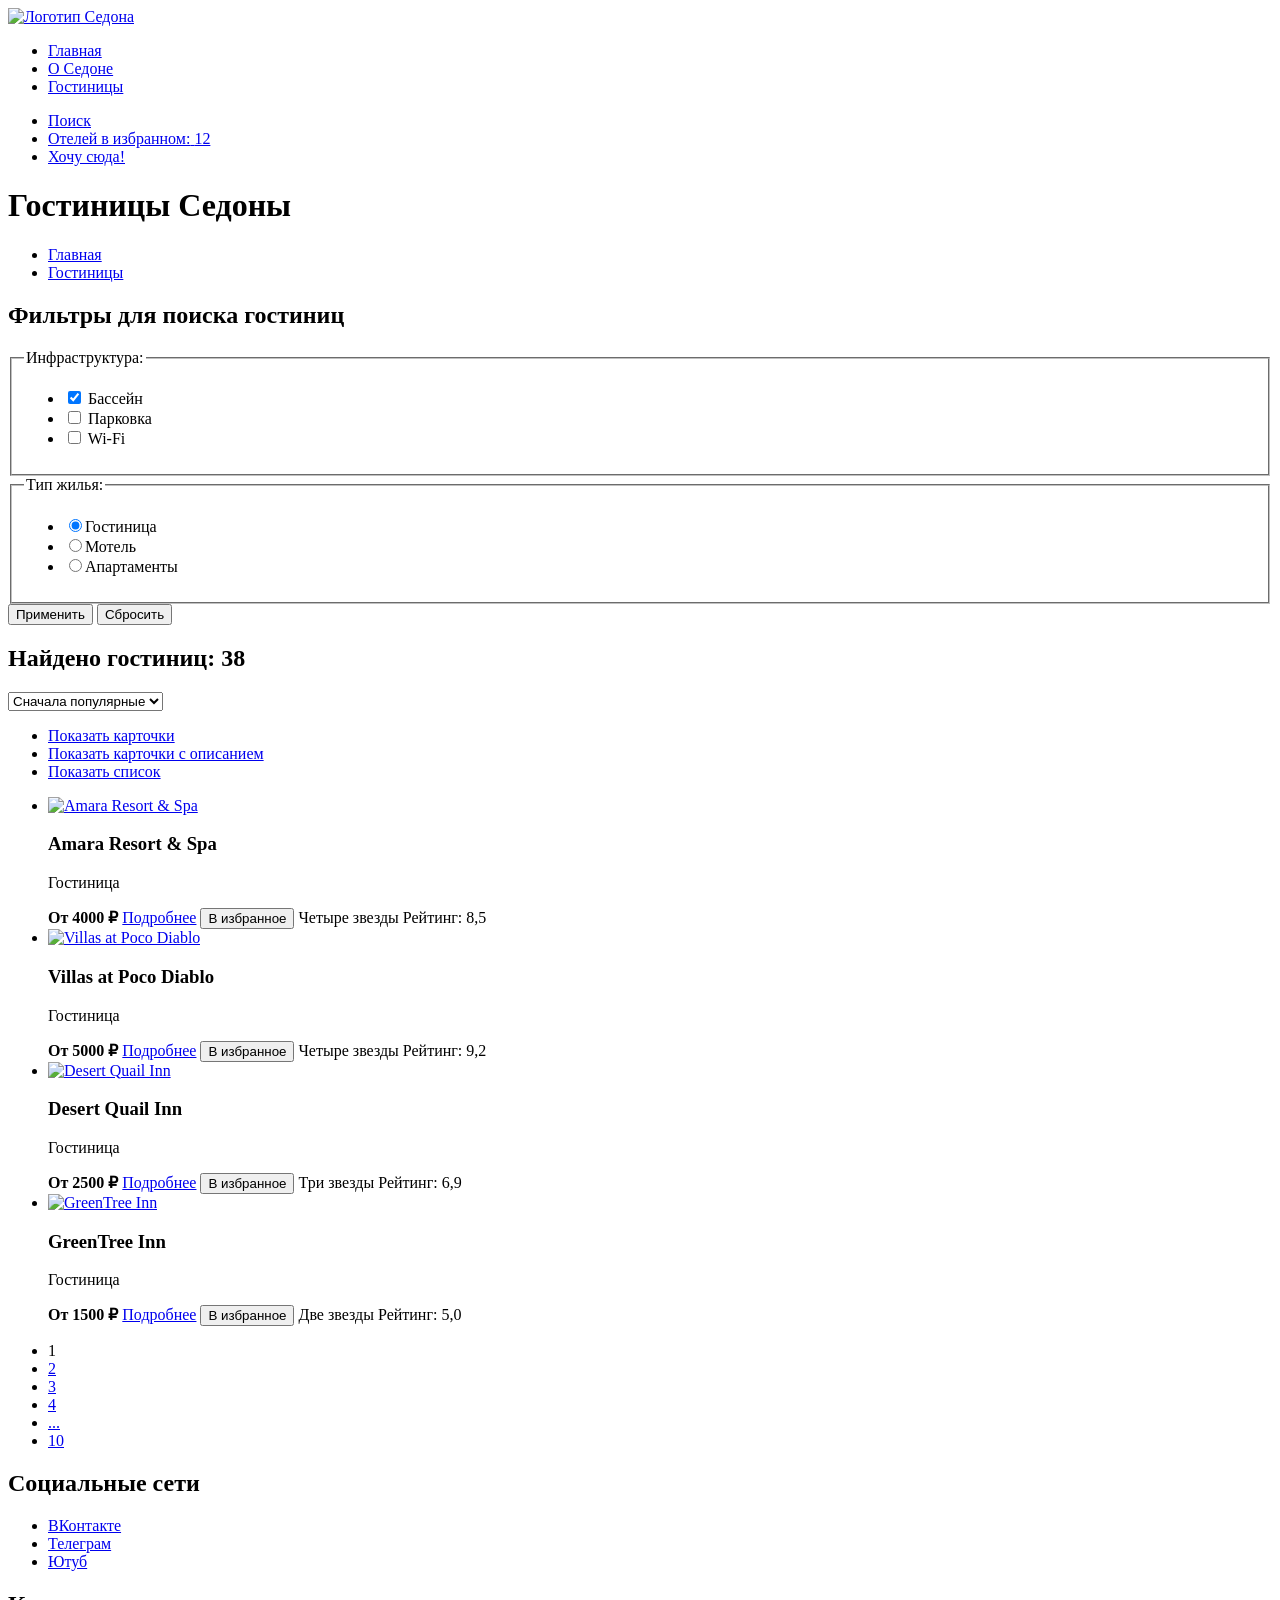
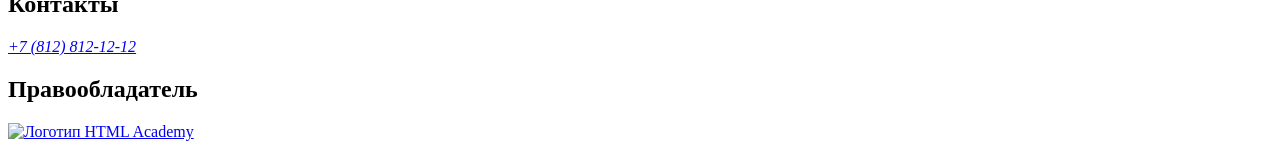
==== catalog.html @ 07de3632 "Исправляет недочеты в разметке Задание: 2.45. Разметка всех страниц" ====
<!DOCTYPE html>
<html lang="ru">

  <head>
    <meta charset="utf-8">
    <title>Седона - городок в Аризоне</title>
  </head>

  <body>

    <header class="main-header">
      <a class="header-logo-link" href="index.html" aria-current="page">
        <img class="logo" src="#" alt="Логотип Седона">
      </a>

      <nav class="navigation">
        <ul class="navigation-list">
          <li class="navigation-item">
            <a class="navigation-link navigation-link-current" href="index.html" aria-current="page">Главная</a>
          </li>
          <li class="navigation-item">
            <a class="navigation-link" href="#">О Седоне</a>
          </li>
          <li class="navigation-item">
            <a class="navigation-link" href="catalog.html">Гостиницы</a>
          </li>
        </ul>
        <ul class="navigation-list navigation-user">
          <li class="navigation-item">
            <a class="navigation-link" href="#">
              <span class="visually-hidden">
                Поиск
              </span>
            </a>
          </li>
          <li class="navigation-item">
            <a class="navigation-link" href="#">
              <span class="visually-hidden">Отелей в избранном:</span>
              <span class="count">12</span>
            </a>
          </li>
          <li class="navigation-item">
            <a class="navigation-link" href="#">Хочу сюда!</a>
          </li>
        </ul>
      </nav>
    </header>

    <main class="main-inner">
      <header class="inner-header">
        <h1 class="inner-header-title">Гостиницы Седоны</h1>
        <ul class="breadcrumbs">
          <li class="breadcrumbs-item">
            <a class="breadcrumbs-link" href="index.html">
              <span class="visually-hidden">Главная</span>
            </a>
          </li>
          <li class="breadcrumbs-item">
            <a class="breadcrumbs-link" href="#" aria-current="page">Гостиницы</a>
          </li>
        </ul>
      </header>

      <section class="sorting-hotels">
        <h2 class="visually-hidden">Фильтры для поиска гостиниц</h2>
        <form class="sorting-filter" action="https://echo.htmlacademy.ru/" method="get">
          <fieldset class="sorting-filter-group">
            <legend class="sorting-filter-title">Инфраструктура:</legend>
            <ul class="sorting-filter-list">
              <li class="sorting-filter-item">
                <label class="control">
                  <input class="control-input" type="checkbox" name="swimming-pool" checked>
                  Бассейн
                </label>
              </li>
              <li class="sorting-filter-item">
                <label class="control">
                  <input class="control-input" type="checkbox" name="parking-space">
                  Парковка
                </label>
              </li>
              <li class="sorting-filter-item">
                <label class="control">
                  <input class="control-input" type="checkbox" name="wi-fi">
                  Wi-Fi
                </label>
              </li>
            </ul>
          </fieldset>

          <fieldset class="sorting-filter-group">
            <legend class="sorting-filter-title">Тип жилья:</legend>
            <ul class="sorting-filter-list">
              <li class="sorting-filter-item">
                <label class="control">
                  <input class="control-input" type="radio" name="type-of-housing" value="hotel" checked>Гостиница
                </label>
              </li>
              <li class="sorting-filter-item">
                <label class="control">
                  <input class="control-input" type="radio" name="type-of-housing" value="motel">Мотель
                </label>
              </li>
              <li class="sorting-filter-item">
                <label class="control">
                  <input class="control-input" type="radio" name="type-of-housing" value="apartment">Апартаменты
                </label>
              </li>
            </ul>
          </fieldset>

          <button class="button" type="submit">Применить</button>
          <button class="button button-reset" type="reset">Сбросить</button>
        </form>
      </section>

      <section class="catalog">
        <h2 class="sorting-title">Найдено гостиниц: 38</h2>
        <select class="select-control" aria-label="Сортировка">
          <option value="popular">Сначала популярные</option>
          <option value="cheap">Сначала дешевые</option>
          <option value="expensive">Сначала дорогие</option>
        </select>

        <ul class="sort">
          <li class="sort-item">
            <a class="sort-link" href="catalog.html?view=tile">
              <span class="visually-hidden">Показать карточки</span>
            </a>
          </li>
          <li class="sort-item">
            <a class="sort-link" href="catalog.html?view=card">
              <span class="visually-hidden">Показать карточки с описанием</span>
            </a>
          </li>
          <li class="sort-item">
            <a class="sort-link" href="catalog.html?view=list">
              <span class="visually-hidden">Показать список</span>
            </a>
          </li>
        </ul>

        <ul class="catalog-list">
          <li class="catalog-card">
            <a class="catalog-card-link" href="#">
              <img class="catalog-card-image" src="#" alt="Amara Resort & Spa">
            </a>
            <h3 class="catalog-card-title">Amara Resort & Spa</h3>
            <p class="catalog-card-type">Гостиница</p>
            <b class="catalog-card-price">От 4000 ₽</b>
            <a class="catalog-card-button button" href="#">Подробнее</a>
            <button class="favorites" type="button">В избранное</button>
            <span class="visually-hidden">Четыре звезды</span>
            <span class="catalog-card-rating">Рейтинг: 8,5</span>
          </li>

          <li class="catalog-card">
            <a class="catalog-card-link" href="#">
              <img class="catalog-card-image" src="#" alt="Villas at Poco Diablo">
            </a>
            <h3 class="catalog-card-title">Villas at Poco Diablo</h3>
            <p class="catalog-card-type">Гостиница</p>
            <b class="catalog-card-price">От 5000 ₽</b>
            <a class="catalog-card-button button" href="#">Подробнее</a>
            <button class="favorites" type="button">В избранное</button>
            <span class="visually-hidden">Четыре звезды</span>
            <span class="catalog-card-rating">Рейтинг: 9,2</span>
          </li>

          <li class="catalog-card">
            <a class="catalog-card-link" href="#">
              <img class="catalog-card-image" src="#" alt="Desert Quail Inn">
            </a>
            <h3 class="catalog-card-title">Desert Quail Inn</h3>
            <p class="catalog-card-type">Гостиница</p>
            <b class="catalog-card-price">От 2500 ₽</b>
            <a class="catalog-card-button button" href="#">Подробнее</a>
            <button class="favorites" type="button">В избранное</button>
            <span class="visually-hidden">Три звезды</span>
            <span class="catalog-card-rating">Рейтинг: 6,9</span>
          </li>

          <li class="catalog-card">
            <a class="catalog-card-link" href="#">
              <img class="catalog-card-image" src="#" alt="GreenTree Inn">
            </a>
            <h3 class="catalog-card-title">GreenTree Inn</h3>
            <p class="catalog-card-type">Гостиница</p>
            <b class="catalog-card-price">От 1500 ₽</b>
            <a class="catalog-card-button button" href="#">Подробнее</a>
            <button class="favorites" type="button">В избранное</button>
            <span class="visually-hidden">Две звезды</span>
            <span class="catalog-card-rating">Рейтинг: 5,0</span>
          </li>
        </ul>

        <ul class="pagination">
          <li class="pagination-item">
            <a class="pagination-link pagination-current" aria-current="page">1</a>
          </li>
          <li class="pagination-item">
            <a class="pagination-link" href="#">2</a>
          </li>
          <li class="pagination-item">
            <a class="pagination-link" href="#">3</a>
          </li>
          <li class="pagination-item">
            <a class="pagination-link" href="#">4</a>
          </li>
          <li class="pagination-item">
            <a class="pagination-link" href="#">...</a>
          </li>
          <li class="pagination-item">
            <a class="pagination-link" href="#">10</a>
          </li>
        </ul>

      </section>

    </main>

    <footer class="main-footer">
      <section class="footer-social">
        <h2 class="visually-hidden">Социальные сети</h2>
        <ul class="social-list">
          <li class="social-item">
            <a class="social-item-button" href="#">
              <span class="visually-hidden">ВКонтакте</span>
            </a>
          </li>
          <li class="social-item">
            <a class="social-item-button" href="#">
              <span class="visually-hidden">Телеграм</span>
            </a>
          </li>
          <li class="social-item">
            <a class="social-item-button" href="#">
              <span class="visually-hidden">Ютуб</span>
            </a>
          </li>
        </ul>
      </section>

      <section class="footer-contacts">
        <h2 class="visually-hidden">Контакты</h2>
        <address class="contacts-address">
          <a class="contacts-phone" href="tel:+78128121212">+7 (812) 812-12-12</a>
        </address>
      </section>

      <section class="footer-copyright">
        <h2 class="visually-hidden">Правообладатель</h2>
        <a class="footer-copyright-image" href="#">
          <img class="footer-copyright-logo" src="#" alt="Логотип HTML Academy">
        </a>
      </section>
    </footer>

  </body>

</html>
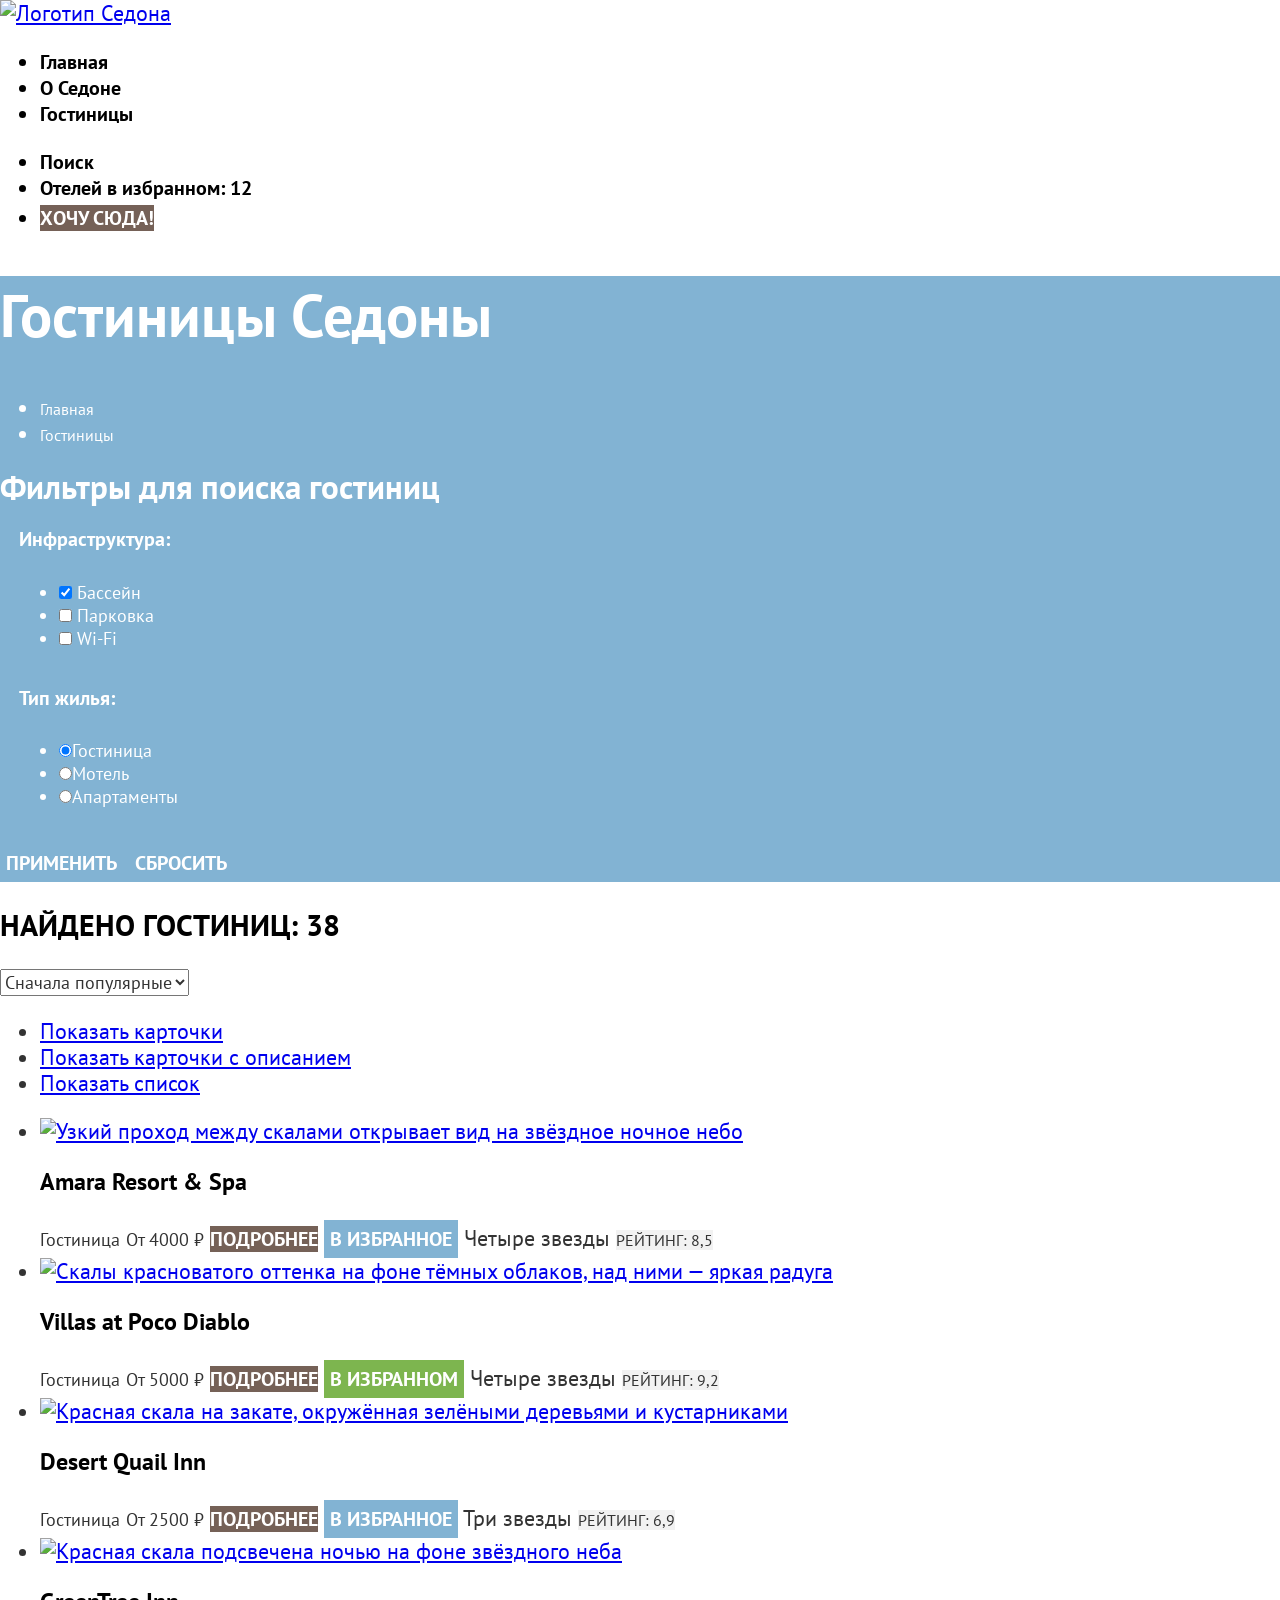
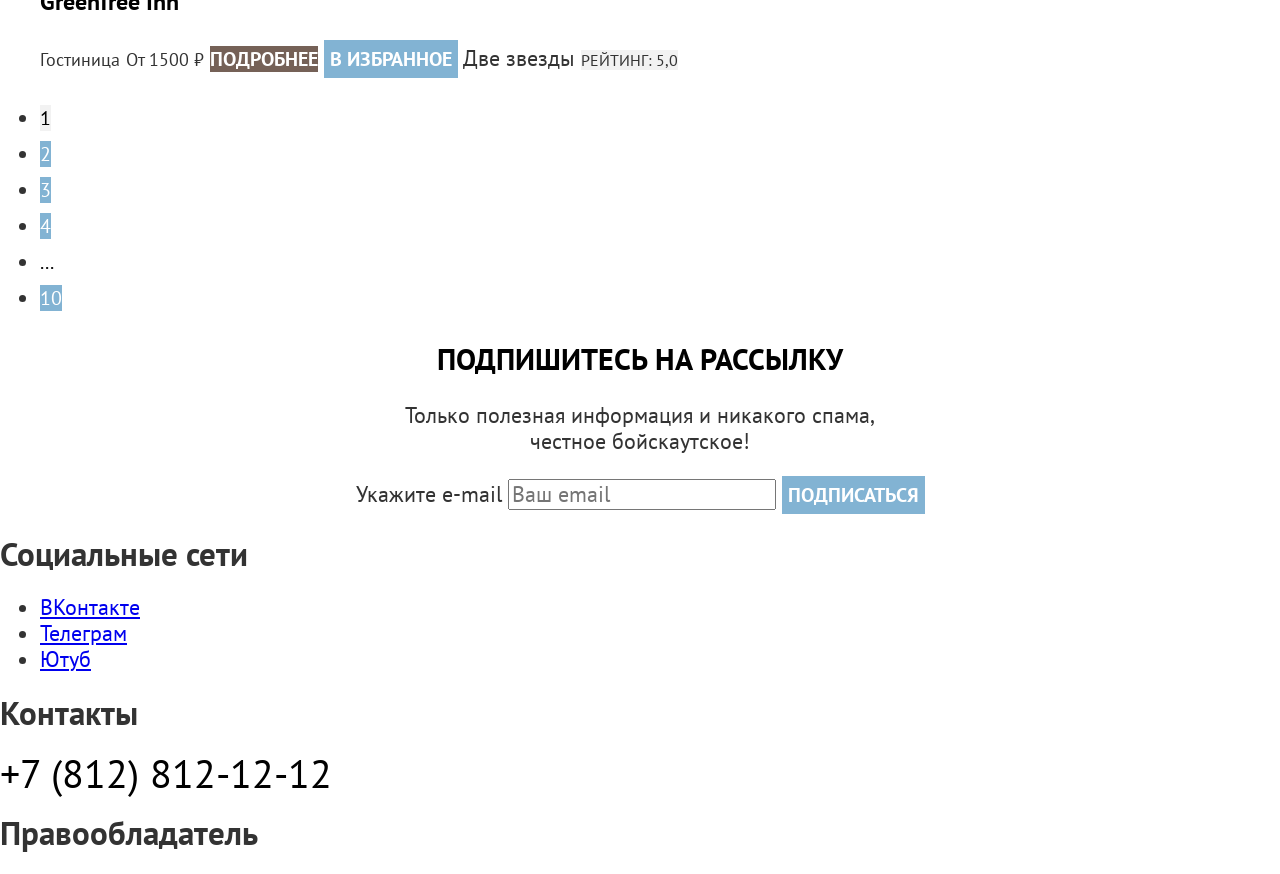
==== commit 52dfd821: "Добавляет базовую стилизацию 4.22. Базовая стилизация всех страниц" ====
--- a/catalog.html
+++ b/catalog.html
@@ -3,14 +3,16 @@
 
   <head>
     <meta charset="utf-8">
-    <title>Седона - городок в Аризоне</title>
+    <title>Гостиницы</title>
+    <link rel="stylesheet" href="styles/normalize.css">
+    <link rel="stylesheet" href="styles/styles.css">
   </head>
 
   <body>
 
     <header class="main-header">
       <a class="header-logo-link" href="index.html" aria-current="page">
-        <img class="logo" src="#" alt="Логотип Седона">
+        <img class="logo" src="images/logo-sedona.svg" width="140" height="70" alt="Логотип Седона">
       </a>
 
       <nav class="navigation">
@@ -40,79 +42,81 @@
             </a>
           </li>
           <li class="navigation-item">
-            <a class="navigation-link" href="#">Хочу сюда!</a>
+            <a class="navigation-link button" href="#">Хочу сюда!</a>
           </li>
         </ul>
       </nav>
     </header>
 
     <main class="main-inner">
-      <header class="inner-header">
-        <h1 class="inner-header-title">Гостиницы Седоны</h1>
-        <ul class="breadcrumbs">
-          <li class="breadcrumbs-item">
-            <a class="breadcrumbs-link" href="index.html">
-              <span class="visually-hidden">Главная</span>
-            </a>
-          </li>
-          <li class="breadcrumbs-item">
-            <a class="breadcrumbs-link" href="#" aria-current="page">Гостиницы</a>
-          </li>
-        </ul>
-      </header>
-
-      <section class="sorting-hotels">
-        <h2 class="visually-hidden">Фильтры для поиска гостиниц</h2>
-        <form class="sorting-filter" action="https://echo.htmlacademy.ru/" method="get">
-          <fieldset class="sorting-filter-group">
-            <legend class="sorting-filter-title">Инфраструктура:</legend>
-            <ul class="sorting-filter-list">
-              <li class="sorting-filter-item">
-                <label class="control">
-                  <input class="control-input" type="checkbox" name="swimming-pool" checked>
-                  Бассейн
-                </label>
-              </li>
-              <li class="sorting-filter-item">
-                <label class="control">
-                  <input class="control-input" type="checkbox" name="parking-space">
-                  Парковка
-                </label>
-              </li>
-              <li class="sorting-filter-item">
-                <label class="control">
-                  <input class="control-input" type="checkbox" name="wi-fi">
-                  Wi-Fi
-                </label>
-              </li>
-            </ul>
-          </fieldset>
-
-          <fieldset class="sorting-filter-group">
-            <legend class="sorting-filter-title">Тип жилья:</legend>
-            <ul class="sorting-filter-list">
-              <li class="sorting-filter-item">
-                <label class="control">
-                  <input class="control-input" type="radio" name="type-of-housing" value="hotel" checked>Гостиница
-                </label>
-              </li>
-              <li class="sorting-filter-item">
-                <label class="control">
-                  <input class="control-input" type="radio" name="type-of-housing" value="motel">Мотель
-                </label>
-              </li>
-              <li class="sorting-filter-item">
-                <label class="control">
-                  <input class="control-input" type="radio" name="type-of-housing" value="apartment">Апартаменты
-                </label>
-              </li>
-            </ul>
-          </fieldset>
-
-          <button class="button" type="submit">Применить</button>
-          <button class="button button-reset" type="reset">Сбросить</button>
-        </form>
-      </section>
+      <div class="filter-container">
+        <header class="inner-header">
+          <h1 class="inner-header-title">Гостиницы Седоны</h1>
+          <ul class="breadcrumbs">
+            <li class="breadcrumbs-item">
+              <a class="breadcrumbs-link" href="index.html">
+                <span class="visually-hidden">Главная</span>
+              </a>
+            </li>
+            <li class="breadcrumbs-item">
+              <a class="breadcrumbs-link" href="#" aria-current="page">Гостиницы</a>
+            </li>
+          </ul>
+        </header>
+
+        <section class="sorting-hotels">
+          <h2 class="visually-hidden">Фильтры для поиска гостиниц</h2>
+          <form class="sorting-filter" action="https://echo.htmlacademy.ru/" method="get">
+            <fieldset class="sorting-filter-group">
+              <legend class="sorting-filter-title">Инфраструктура:</legend>
+              <ul class="sorting-filter-list">
+                <li class="sorting-filter-item">
+                  <label class="control">
+                    <input class="control-input" type="checkbox" name="swimming-pool" checked>
+                    Бассейн
+                  </label>
+                </li>
+                <li class="sorting-filter-item">
+                  <label class="control">
+                    <input class="control-input" type="checkbox" name="parking-space">
+                    Парковка
+                  </label>
+                </li>
+                <li class="sorting-filter-item">
+                  <label class="control">
+                    <input class="control-input" type="checkbox" name="wi-fi">
+                    Wi-Fi
+                  </label>
+                </li>
+              </ul>
+            </fieldset>
+
+            <fieldset class="sorting-filter-group">
+              <legend class="sorting-filter-title">Тип жилья:</legend>
+              <ul class="sorting-filter-list">
+                <li class="sorting-filter-item">
+                  <label class="control">
+                    <input class="control-input" type="radio" name="type-of-housing" value="hotel" checked>Гостиница
+                  </label>
+                </li>
+                <li class="sorting-filter-item">
+                  <label class="control">
+                    <input class="control-input" type="radio" name="type-of-housing" value="motel">Мотель
+                  </label>
+                </li>
+                <li class="sorting-filter-item">
+                  <label class="control">
+                    <input class="control-input" type="radio" name="type-of-housing" value="apartment">Апартаменты
+                  </label>
+                </li>
+              </ul>
+            </fieldset>
+
+            <button class="button button-additional" type="submit">Применить</button>
+            <button class="button button-reset" type="reset">Сбросить</button>
+          </form>
+        </section>
+      </div>
 
       <section class="catalog">
         <h2 class="sorting-title">Найдено гостиниц: 38</h2>
@@ -143,52 +147,56 @@
         <ul class="catalog-list">
           <li class="catalog-card">
             <a class="catalog-card-link" href="#">
-              <img class="catalog-card-image" src="#" alt="Amara Resort & Spa">
+              <img class="catalog-card-image" src="images/hotels/hotel-1.jpg" width="300" height="212"
+                alt="Узкий проход между скалами открывает вид на звёздное ночное небо">
             </a>
             <h3 class="catalog-card-title">Amara Resort & Spa</h3>
-            <p class="catalog-card-type">Гостиница</p>
-            <b class="catalog-card-price">От 4000 ₽</b>
-            <a class="catalog-card-button button" href="#">Подробнее</a>
-            <button class="favorites" type="button">В избранное</button>
+            <span class="catalog-card-type">Гостиница</span>
+            <span class="catalog-card-price">От 4000 ₽</span>
+            <a class="catalog-card-button button" href="#">Подробнее</a>
+            <button class="favorites button button-additional" type="button">В избранное</button>
             <span class="visually-hidden">Четыре звезды</span>
             <span class="catalog-card-rating">Рейтинг: 8,5</span>
           </li>
 
           <li class="catalog-card">
             <a class="catalog-card-link" href="#">
-              <img class="catalog-card-image" src="#" alt="Villas at Poco Diablo">
+              <img class="catalog-card-image" src="images/hotels/hotel-2.jpg" width="300" height="212"
+                alt="Скалы красноватого оттенка на фоне тёмных облаков, над ними — яркая радуга">
             </a>
             <h3 class="catalog-card-title">Villas at Poco Diablo</h3>
-            <p class="catalog-card-type">Гостиница</p>
-            <b class="catalog-card-price">От 5000 ₽</b>
-            <a class="catalog-card-button button" href="#">Подробнее</a>
-            <button class="favorites" type="button">В избранное</button>
+            <span class="catalog-card-type">Гостиница</span>
+            <span class="catalog-card-price">От 5000 ₽</span>
+            <a class="catalog-card-button button" href="#">Подробнее</a>
+            <button class="favorites favorites-add button button-additional" type="button">В избранном</button>
             <span class="visually-hidden">Четыре звезды</span>
             <span class="catalog-card-rating">Рейтинг: 9,2</span>
           </li>
 
           <li class="catalog-card">
             <a class="catalog-card-link" href="#">
-              <img class="catalog-card-image" src="#" alt="Desert Quail Inn">
+              <img class="catalog-card-image" src="images/hotels/hotel-3.jpg" width="300" height="212"
+                alt="Красная скала на закате, окружённая зелёными деревьями и кустарниками">
             </a>
             <h3 class="catalog-card-title">Desert Quail Inn</h3>
-            <p class="catalog-card-type">Гостиница</p>
-            <b class="catalog-card-price">От 2500 ₽</b>
-            <a class="catalog-card-button button" href="#">Подробнее</a>
-            <button class="favorites" type="button">В избранное</button>
+            <span class="catalog-card-type">Гостиница</span>
+            <span class="catalog-card-price">От 2500 ₽</span>
+            <a class="catalog-card-button button" href="#">Подробнее</a>
+            <button class="favorites button button-additional" type="button">В избранное</button>
             <span class="visually-hidden">Три звезды</span>
             <span class="catalog-card-rating">Рейтинг: 6,9</span>
           </li>
 
           <li class="catalog-card">
             <a class="catalog-card-link" href="#">
-              <img class="catalog-card-image" src="#" alt="GreenTree Inn">
+              <img class="catalog-card-image" src="images/hotels/hotel-4.jpg" width="300" height="212"
+                alt="Красная скала подсвечена ночью на фоне звёздного неба">
             </a>
             <h3 class="catalog-card-title">GreenTree Inn</h3>
-            <p class="catalog-card-type">Гостиница</p>
-            <b class="catalog-card-price">От 1500 ₽</b>
-            <a class="catalog-card-button button" href="#">Подробнее</a>
-            <button class="favorites" type="button">В избранное</button>
+            <span class="catalog-card-type">Гостиница</span>
+            <span class="catalog-card-price">От 1500 ₽</span>
+            <a class="catalog-card-button button" href="#">Подробнее</a>
+            <button class="favorites button button-additional" type="button">В избранное</button>
             <span class="visually-hidden">Две звезды</span>
             <span class="catalog-card-rating">Рейтинг: 5,0</span>
           </li>
@@ -208,13 +216,25 @@
             <a class="pagination-link" href="#">4</a>
           </li>
           <li class="pagination-item">
-            <a class="pagination-link" href="#">...</a>
+            <a class="pagination-link pagination-link-without-number" href="#">...</a>
           </li>
           <li class="pagination-item">
             <a class="pagination-link" href="#">10</a>
           </li>
         </ul>
 
+      </section>
+
+      <section class="subscription">
+        <h2 class="subscription-title page-headline">Подпишитесь на рассылку</h2>
+        <p class="subscription-description page-desc">Только полезная информация и никакого спама,<br> честное
+          бойскаутское!</p>
+        <form class="subscription-form" action="https://echo.htmlacademy.ru/" method="post">
+          <label class="visually-hidden" for="subscription-email">Укажите e-mail</label>
+          <input class="field" type="email" name="subscription-email" id="subscription-email" placeholder="Ваш email"
+            required>
+          <button class="subscription-button button button-additional" type="submit">Подписаться</button>
+        </form>
       </section>
 
     </main>
@@ -251,7 +271,7 @@
       <section class="footer-copyright">
         <h2 class="visually-hidden">Правообладатель</h2>
         <a class="footer-copyright-image" href="#">
-          <img class="footer-copyright-logo" src="#" alt="Логотип HTML Academy">
+          <!-- Logo HTML Academy -->
         </a>
       </section>
     </footer>
--- a/styles/styles.css
+++ b/styles/styles.css
@@ -0,0 +1,258 @@
+@font-face {
+  font-family: "PT Sans";
+  font-style: normal;
+  font-weight: 400;
+  src: url("../fonts/ptsans-400.woff2") format("woff2");
+  font-display: swap;
+}
+
+@font-face {
+  font-family: "PT Sans";
+  font-style: normal;
+  font-weight: 700;
+  src: url("../fonts/ptsans-700.woff2") format("woff2");
+  font-display: swap;
+}
+
+body {
+  font-family: "PT Sans", "Arial", sans-serif;
+  font-size: 22px;
+  line-height: 26px;
+  font-weight: 400;
+  color: #333333;
+  background-color: #ffffff;
+}
+
+/* button */
+
+.button {
+  font-family: inherit;
+  font-size: 20px;
+  line-height: 36px;
+  font-weight: 700;
+  text-align: center;
+  color: #ffffff;
+  background-color: #756157;
+  text-decoration: none;
+  text-transform: uppercase;
+  border: none;
+}
+
+.button-additional {
+  background-color: #82b3d3;
+}
+
+.button-reset {
+  background-color: transparent;
+}
+
+.favorites-add {
+  background-color: #7dB54f;
+}
+
+.main-header {
+  color: #000000;
+  background-color: #ffffff;
+}
+
+.navigation-link {
+  font-size: 20px;
+  line-height: 24px;
+  font-weight: 700;
+  text-align: center;
+  color: #000000;
+  text-decoration: none;
+}
+
+.navigation-item .button {
+  font-size: 20px;
+  line-height: 36px;
+  color: #ffffff;
+}
+
+.preview {
+  background-color: #4d7b9a;
+  background-image: url("../images/background/preview.jpg");
+  background-size: cover;
+  background-position: center center;
+  background-repeat: no-repeat;
+  text-align: center;
+}
+
+.page-headline {
+  font-size: 30px;
+  line-height: 36px;
+  font-weight: 700;
+  color: #000000;
+  text-align: center;
+  text-transform: uppercase;
+}
+
+.page-desc {
+  text-align: center;
+}
+
+.page-subtitle {
+  font-size: 24px;
+  line-height: 28px;
+  font-weight: 700;
+  color: #000000;
+  text-transform: uppercase;
+}
+
+.page-headline-and-desc-other-color {
+  color: #ffffff;
+}
+
+.advantages-list {
+  background: rgba(130, 179, 211, 0.12);
+}
+
+.advantages-item {
+  text-align: center;
+}
+
+.advantages-item:nth-child(3) {
+  background: rgba(130, 179, 211, 0.2);
+}
+
+.advantages-with-image {
+  background: rgba(130, 179, 211, 1);
+}
+
+.advantages-item-description {
+  font-size: 18px;
+  line-height: 21px;
+}
+
+.recommendations-list {
+  background: rgba(130, 179, 211, 0.12);
+}
+
+.recommendations-item {
+  text-align: center;
+}
+
+.recommendations-item:nth-child(2) {
+  background-color: #ffffff;
+}
+
+.recommendations-item-description {
+  font-size: 18px;
+  line-height: 21px;
+}
+
+.booking {
+  text-align: center;
+}
+
+.subscription {
+  text-align: center;
+}
+
+.main-page-subscription {
+  background-color: #82b3d3;
+  background-image: url("../images/background/subscribe.jpg");
+  background-position: center center;
+  background-size: cover;
+  background-repeat: no-repeat;
+}
+
+.contacts-address a {
+  text-decoration: none;
+}
+
+.contacts-phone {
+  font-style: normal;
+  font-size: 40px;
+  line-height: 40px;
+  color: #000000;
+
+}
+
+.filter-container {
+  background-color: #82b3d3;
+  background-image: url("../images/background/filter.jpg");
+  background-position: center center;
+  background-size: cover;
+  background-repeat: no-repeat;
+  color: #ffffff;
+}
+
+.inner-header-title {
+  font-size: 60px;
+  line-height: 78px;
+}
+
+.breadcrumbs-link {
+  font-size: 16px;
+  line-height: 21px;
+  color: #ffffff;
+  text-decoration: none;
+}
+
+.sorting-filter-group {
+  border: none;
+}
+
+.sorting-filter-title {
+  font-size: 20px;
+  line-height: 24px;
+  font-weight: 700;
+}
+
+.sorting-filter-item {
+  font-size: 18px;
+  line-height: 23px;
+}
+
+.sorting-title {
+  font-size: 30px;
+  line-height: 36px;
+  text-transform: uppercase;
+  color: #000000;
+}
+
+.select-control {
+  font-family: inherit;
+  font-size: 18px;
+  line-height: 21px;
+  color: #333333;
+}
+
+.catalog-card-title {
+  font-size: 24px;
+  line-height: 28px;
+  color: #000000;
+}
+
+.catalog-card-type,
+.catalog-card-price {
+  font-size: 18px;
+  line-height: 21px;
+}
+
+.catalog-card-rating {
+  font-size: 16px;
+  line-height: 20px;
+  text-transform: uppercase;
+  background-color: #f2f2f2;
+}
+
+.pagination-link {
+  font-size: 20px;
+  line-height: 36px;
+  color: #ffffff;
+  text-decoration: none;
+  background-color: #82b3d3;
+}
+
+.pagination-link-without-number {
+  color: #000000;
+  background-color: transparent;
+}
+
+.pagination-current {
+  color: #000000;
+  background-color: #f2f2f2;
+}
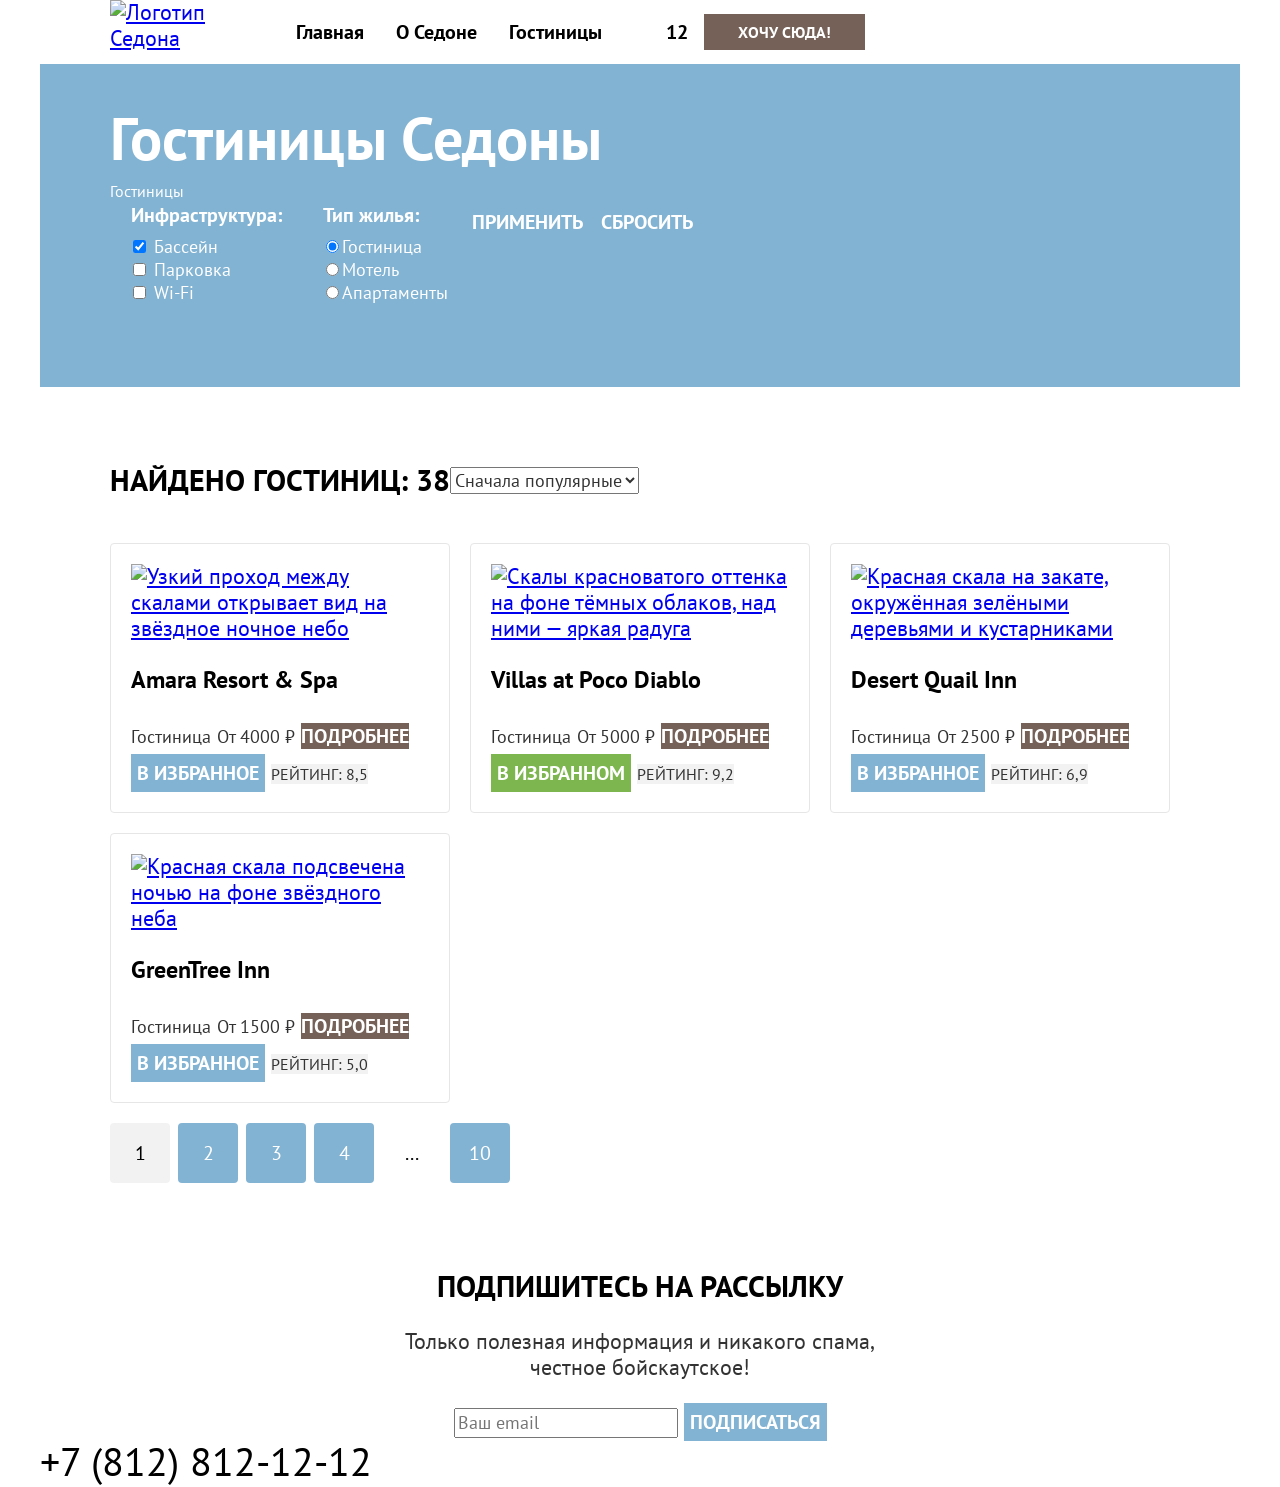
==== commit 46863420: "Добавляет крупные сетки на странице Задание: 5.22. Сетки для всех страниц" ====
--- a/catalog.html
+++ b/catalog.html
@@ -4,278 +4,290 @@
   <head>
     <meta charset="utf-8">
     <title>Гостиницы</title>
-    <link rel="stylesheet" href="styles/normalize.css">
     <link rel="stylesheet" href="styles/styles.css">
   </head>
 
   <body>
-
-    <header class="main-header">
-      <a class="header-logo-link" href="index.html" aria-current="page">
-        <img class="logo" src="images/logo-sedona.svg" width="140" height="70" alt="Логотип Седона">
-      </a>
-
-      <nav class="navigation">
-        <ul class="navigation-list">
-          <li class="navigation-item">
-            <a class="navigation-link navigation-link-current" href="index.html" aria-current="page">Главная</a>
-          </li>
-          <li class="navigation-item">
-            <a class="navigation-link" href="#">О Седоне</a>
-          </li>
-          <li class="navigation-item">
-            <a class="navigation-link" href="catalog.html">Гостиницы</a>
-          </li>
-        </ul>
-        <ul class="navigation-list navigation-user">
-          <li class="navigation-item">
-            <a class="navigation-link" href="#">
-              <span class="visually-hidden">
-                Поиск
-              </span>
-            </a>
-          </li>
-          <li class="navigation-item">
-            <a class="navigation-link" href="#">
-              <span class="visually-hidden">Отелей в избранном:</span>
-              <span class="count">12</span>
-            </a>
-          </li>
-          <li class="navigation-item">
-            <a class="navigation-link button" href="#">Хочу сюда!</a>
-          </li>
-        </ul>
-      </nav>
-    </header>
-
-    <main class="main-inner">
-      <div class="filter-container">
-        <header class="inner-header">
-          <h1 class="inner-header-title">Гостиницы Седоны</h1>
-          <ul class="breadcrumbs">
-            <li class="breadcrumbs-item">
-              <a class="breadcrumbs-link" href="index.html">
-                <span class="visually-hidden">Главная</span>
-              </a>
-            </li>
-            <li class="breadcrumbs-item">
-              <a class="breadcrumbs-link" href="#" aria-current="page">Гостиницы</a>
-            </li>
-          </ul>
-        </header>
-
-        <section class="sorting-hotels">
-          <h2 class="visually-hidden">Фильтры для поиска гостиниц</h2>
-          <form class="sorting-filter" action="https://echo.htmlacademy.ru/" method="get">
-            <fieldset class="sorting-filter-group">
-              <legend class="sorting-filter-title">Инфраструктура:</legend>
-              <ul class="sorting-filter-list">
-                <li class="sorting-filter-item">
-                  <label class="control">
-                    <input class="control-input" type="checkbox" name="swimming-pool" checked>
-                    Бассейн
-                  </label>
-                </li>
-                <li class="sorting-filter-item">
-                  <label class="control">
-                    <input class="control-input" type="checkbox" name="parking-space">
-                    Парковка
-                  </label>
-                </li>
-                <li class="sorting-filter-item">
-                  <label class="control">
-                    <input class="control-input" type="checkbox" name="wi-fi">
-                    Wi-Fi
-                  </label>
-                </li>
-              </ul>
-            </fieldset>
-
-            <fieldset class="sorting-filter-group">
-              <legend class="sorting-filter-title">Тип жилья:</legend>
-              <ul class="sorting-filter-list">
-                <li class="sorting-filter-item">
-                  <label class="control">
-                    <input class="control-input" type="radio" name="type-of-housing" value="hotel" checked>Гостиница
-                  </label>
-                </li>
-                <li class="sorting-filter-item">
-                  <label class="control">
-                    <input class="control-input" type="radio" name="type-of-housing" value="motel">Мотель
-                  </label>
-                </li>
-                <li class="sorting-filter-item">
-                  <label class="control">
-                    <input class="control-input" type="radio" name="type-of-housing" value="apartment">Апартаменты
-                  </label>
-                </li>
-              </ul>
-            </fieldset>
-
-            <button class="button button-additional" type="submit">Применить</button>
-            <button class="button button-reset" type="reset">Сбросить</button>
+    <div class="container">
+      <header class="header-main ">
+        <a class="header-logo-link" href="index.html" aria-current="page">
+          <img class="logo" src="images/logo-sedona.svg" width="140" height="70" alt="Логотип Седона">
+        </a>
+
+        <nav class="navigation">
+          <ul class="navigation-list navigation-menu">
+            <li class="navigation-item">
+              <a class="navigation-link navigation-link-current" href="index.html" aria-current="page">Главная</a>
+            </li>
+            <li class="navigation-item">
+              <a class="navigation-link" href="#">О Седоне</a>
+            </li>
+            <li class="navigation-item">
+              <a class="navigation-link" href="catalog.html">Гостиницы</a>
+            </li>
+          </ul>
+          <ul class="navigation-list navigation-user">
+            <li class="navigation-item">
+              <a class="navigation-link" href="#">
+                <span class="visually-hidden">
+                  Поиск
+                </span>
+              </a>
+            </li>
+            <li class="navigation-item">
+              <a class="navigation-link" href="#">
+                <span class="visually-hidden">Отелей в избранном:</span>
+                <span class="count">12</span>
+              </a>
+            </li>
+            <li class="navigation-item">
+              <a class="navigation-link button" href="#">Хочу сюда!</a>
+            </li>
+          </ul>
+        </nav>
+      </header>
+
+      <main class="main-inner">
+        <div class="filter-container">
+          <header class="inner-header">
+            <h1 class="inner-header-title">Гостиницы Седоны</h1>
+            <ul class="breadcrumbs-list">
+              <li class="breadcrumbs-item">
+                <a class="breadcrumbs-link" href="index.html">
+                  <span class="visually-hidden">Главная</span>
+                </a>
+              </li>
+              <li class="breadcrumbs-item">
+                <a class="breadcrumbs-link" href="#" aria-current="page">Гостиницы</a>
+              </li>
+            </ul>
+          </header>
+
+          <section class="sorting-hotels">
+            <h2 class="visually-hidden">Фильтры для поиска гостиниц</h2>
+            <form class="sorting-filter" action="https://echo.htmlacademy.ru/" method="get">
+              <fieldset class="sorting-filter-group">
+                <legend class="sorting-filter-title">Инфраструктура:</legend>
+                <ul class="sorting-filter-list">
+                  <li class="sorting-filter-item">
+                    <label class="control">
+                      <input class="control-input" type="checkbox" name="swimming-pool" checked>
+                      Бассейн
+                    </label>
+                  </li>
+                  <li class="sorting-filter-item">
+                    <label class="control">
+                      <input class="control-input" type="checkbox" name="parking-space">
+                      Парковка
+                    </label>
+                  </li>
+                  <li class="sorting-filter-item">
+                    <label class="control">
+                      <input class="control-input" type="checkbox" name="wi-fi">
+                      Wi-Fi
+                    </label>
+                  </li>
+                </ul>
+              </fieldset>
+
+              <fieldset class="sorting-filter-group">
+                <legend class="sorting-filter-title">Тип жилья:</legend>
+                <ul class="sorting-filter-list">
+                  <li class="sorting-filter-item">
+                    <label class="control">
+                      <input class="control-input" type="radio" name="type-of-housing" value="hotel" checked>Гостиница
+                    </label>
+                  </li>
+                  <li class="sorting-filter-item">
+                    <label class="control">
+                      <input class="control-input" type="radio" name="type-of-housing" value="motel">Мотель
+                    </label>
+                  </li>
+                  <li class="sorting-filter-item">
+                    <label class="control">
+                      <input class="control-input" type="radio" name="type-of-housing" value="apartment">Апартаменты
+                    </label>
+                  </li>
+                </ul>
+              </fieldset>
+              <div class="sorting-button">
+                <button class="button button-additional" type="submit">Применить</button>
+                <button class="button button-reset" type="reset">Сбросить</button>
+              </div>
+            </form>
+          </section>
+        </div>
+
+        <section class="catalog">
+          <div class="catalog-nav">
+            <h2 class="sorting-title">Найдено гостиниц: 38</h2>
+            <select class="select-control" aria-label="Сортировка">
+              <option value="popular">Сначала популярные</option>
+              <option value="cheap">Сначала дешевые</option>
+              <option value="expensive">Сначала дорогие</option>
+            </select>
+
+
+            <ul class="sort">
+              <li class="sort-item">
+                <a class="sort-link" href="catalog.html?view=tile">
+                  <span class="visually-hidden">Показать карточки</span>
+                </a>
+              </li>
+              <li class="sort-item">
+                <a class="sort-link" href="catalog.html?view=card">
+                  <span class="visually-hidden">Показать карточки с описанием</span>
+                </a>
+              </li>
+              <li class="sort-item">
+                <a class="sort-link" href="catalog.html?view=list">
+                  <span class="visually-hidden">Показать список</span>
+                </a>
+              </li>
+            </ul>
+          </div>
+
+          <ul class="catalog-list">
+            <li class="catalog-card">
+              <a class="catalog-card-link" href="#">
+                <img class="catalog-card-image" src="images/hotels/hotel-1.jpg" width="300" height="212"
+                  alt="Узкий проход между скалами открывает вид на звёздное ночное небо">
+              </a>
+              <h3 class="catalog-card-title">Amara Resort & Spa</h3>
+              <div class="catalog-card-info">
+                <span class="catalog-card-type">Гостиница</span>
+                <span class="catalog-card-price">От 4000 ₽</span>
+                <a class="catalog-card-button button" href="#">Подробнее</a>
+                <button class="favorites button button-additional" type="button">В избранное</button>
+                <span class="visually-hidden">Четыре звезды</span>
+                <span class="catalog-card-rating">Рейтинг: 8,5</span>
+              </div>
+            </li>
+
+            <li class="catalog-card">
+              <a class="catalog-card-link" href="#">
+                <img class="catalog-card-image" src="images/hotels/hotel-2.jpg" width="300" height="212"
+                  alt="Скалы красноватого оттенка на фоне тёмных облаков, над ними — яркая радуга">
+              </a>
+              <h3 class="catalog-card-title">Villas at Poco Diablo</h3>
+              <div class="catalog-card-info">
+                <span class="catalog-card-type">Гостиница</span>
+                <span class="catalog-card-price">От 5000 ₽</span>
+                <a class="catalog-card-button button" href="#">Подробнее</a>
+                <button class="favorites favorites-add button button-additional" type="button">В избранном</button>
+                <span class="visually-hidden">Четыре звезды</span>
+                <span class="catalog-card-rating">Рейтинг: 9,2</span>
+              </div>
+            </li>
+
+            <li class="catalog-card">
+              <a class="catalog-card-link" href="#">
+                <img class="catalog-card-image" src="images/hotels/hotel-3.jpg" width="300" height="212"
+                  alt="Красная скала на закате, окружённая зелёными деревьями и кустарниками">
+              </a>
+              <h3 class="catalog-card-title">Desert Quail Inn</h3>
+              <div class="catalog-card-info">
+                <span class="catalog-card-type">Гостиница</span>
+                <span class="catalog-card-price">От 2500 ₽</span>
+                <a class="catalog-card-button button" href="#">Подробнее</a>
+                <button class="favorites button button-additional" type="button">В избранное</button>
+                <span class="visually-hidden">Три звезды</span>
+                <span class="catalog-card-rating">Рейтинг: 6,9</span>
+              </div>
+            </li>
+
+            <li class="catalog-card">
+              <a class="catalog-card-link" href="#">
+                <img class="catalog-card-image" src="images/hotels/hotel-4.jpg" width="300" height="212"
+                  alt="Красная скала подсвечена ночью на фоне звёздного неба">
+              </a>
+              <h3 class="catalog-card-title">GreenTree Inn</h3>
+              <div class="catalog-card-info">
+                <span class="catalog-card-type">Гостиница</span>
+                <span class="catalog-card-price">От 1500 ₽</span>
+                <a class="catalog-card-button button" href="#">Подробнее</a>
+                <button class="favorites button button-additional" type="button">В избранное</button>
+                <span class="visually-hidden">Две звезды</span>
+                <span class="catalog-card-rating">Рейтинг: 5,0</span>
+              </div>
+            </li>
+
+          </ul>
+
+          <ul class="pagination-list">
+            <li class="pagination-item">
+              <a class="pagination-link pagination-current" aria-current="page">1</a>
+            </li>
+            <li class="pagination-item">
+              <a class="pagination-link" href="#">2</a>
+            </li>
+            <li class="pagination-item">
+              <a class="pagination-link" href="#">3</a>
+            </li>
+            <li class="pagination-item">
+              <a class="pagination-link" href="#">4</a>
+            </li>
+            <li class="pagination-item">
+              <a class="pagination-link pagination-link-without-number" href="#">...</a>
+            </li>
+            <li class="pagination-item">
+              <a class="pagination-link" href="#">10</a>
+            </li>
+          </ul>
+
+        </section>
+
+        <section class="subscription">
+          <h2 class="subscription-title page-headline">Подпишитесь на рассылку</h2>
+          <p class="subscription-description page-desc">Только полезная информация и никакого спама,<br> честное
+            бойскаутское!</p>
+          <form class="subscription-form" action="https://echo.htmlacademy.ru/" method="post">
+            <label class="visually-hidden" for="subscription-email">Укажите e-mail</label>
+            <input class="field" type="email" name="subscription-email" id="subscription-email" placeholder="Ваш email"
+              required>
+            <button class="subscription-button button button-additional" type="submit">Подписаться</button>
           </form>
         </section>
-      </div>
-
-      <section class="catalog">
-        <h2 class="sorting-title">Найдено гостиниц: 38</h2>
-        <select class="select-control" aria-label="Сортировка">
-          <option value="popular">Сначала популярные</option>
-          <option value="cheap">Сначала дешевые</option>
-          <option value="expensive">Сначала дорогие</option>
-        </select>
-
-        <ul class="sort">
-          <li class="sort-item">
-            <a class="sort-link" href="catalog.html?view=tile">
-              <span class="visually-hidden">Показать карточки</span>
-            </a>
-          </li>
-          <li class="sort-item">
-            <a class="sort-link" href="catalog.html?view=card">
-              <span class="visually-hidden">Показать карточки с описанием</span>
-            </a>
-          </li>
-          <li class="sort-item">
-            <a class="sort-link" href="catalog.html?view=list">
-              <span class="visually-hidden">Показать список</span>
-            </a>
-          </li>
-        </ul>
-
-        <ul class="catalog-list">
-          <li class="catalog-card">
-            <a class="catalog-card-link" href="#">
-              <img class="catalog-card-image" src="images/hotels/hotel-1.jpg" width="300" height="212"
-                alt="Узкий проход между скалами открывает вид на звёздное ночное небо">
-            </a>
-            <h3 class="catalog-card-title">Amara Resort & Spa</h3>
-            <span class="catalog-card-type">Гостиница</span>
-            <span class="catalog-card-price">От 4000 ₽</span>
-            <a class="catalog-card-button button" href="#">Подробнее</a>
-            <button class="favorites button button-additional" type="button">В избранное</button>
-            <span class="visually-hidden">Четыре звезды</span>
-            <span class="catalog-card-rating">Рейтинг: 8,5</span>
-          </li>
-
-          <li class="catalog-card">
-            <a class="catalog-card-link" href="#">
-              <img class="catalog-card-image" src="images/hotels/hotel-2.jpg" width="300" height="212"
-                alt="Скалы красноватого оттенка на фоне тёмных облаков, над ними — яркая радуга">
-            </a>
-            <h3 class="catalog-card-title">Villas at Poco Diablo</h3>
-            <span class="catalog-card-type">Гостиница</span>
-            <span class="catalog-card-price">От 5000 ₽</span>
-            <a class="catalog-card-button button" href="#">Подробнее</a>
-            <button class="favorites favorites-add button button-additional" type="button">В избранном</button>
-            <span class="visually-hidden">Четыре звезды</span>
-            <span class="catalog-card-rating">Рейтинг: 9,2</span>
-          </li>
-
-          <li class="catalog-card">
-            <a class="catalog-card-link" href="#">
-              <img class="catalog-card-image" src="images/hotels/hotel-3.jpg" width="300" height="212"
-                alt="Красная скала на закате, окружённая зелёными деревьями и кустарниками">
-            </a>
-            <h3 class="catalog-card-title">Desert Quail Inn</h3>
-            <span class="catalog-card-type">Гостиница</span>
-            <span class="catalog-card-price">От 2500 ₽</span>
-            <a class="catalog-card-button button" href="#">Подробнее</a>
-            <button class="favorites button button-additional" type="button">В избранное</button>
-            <span class="visually-hidden">Три звезды</span>
-            <span class="catalog-card-rating">Рейтинг: 6,9</span>
-          </li>
-
-          <li class="catalog-card">
-            <a class="catalog-card-link" href="#">
-              <img class="catalog-card-image" src="images/hotels/hotel-4.jpg" width="300" height="212"
-                alt="Красная скала подсвечена ночью на фоне звёздного неба">
-            </a>
-            <h3 class="catalog-card-title">GreenTree Inn</h3>
-            <span class="catalog-card-type">Гостиница</span>
-            <span class="catalog-card-price">От 1500 ₽</span>
-            <a class="catalog-card-button button" href="#">Подробнее</a>
-            <button class="favorites button button-additional" type="button">В избранное</button>
-            <span class="visually-hidden">Две звезды</span>
-            <span class="catalog-card-rating">Рейтинг: 5,0</span>
-          </li>
-        </ul>
-
-        <ul class="pagination">
-          <li class="pagination-item">
-            <a class="pagination-link pagination-current" aria-current="page">1</a>
-          </li>
-          <li class="pagination-item">
-            <a class="pagination-link" href="#">2</a>
-          </li>
-          <li class="pagination-item">
-            <a class="pagination-link" href="#">3</a>
-          </li>
-          <li class="pagination-item">
-            <a class="pagination-link" href="#">4</a>
-          </li>
-          <li class="pagination-item">
-            <a class="pagination-link pagination-link-without-number" href="#">...</a>
-          </li>
-          <li class="pagination-item">
-            <a class="pagination-link" href="#">10</a>
-          </li>
-        </ul>
-
-      </section>
-
-      <section class="subscription">
-        <h2 class="subscription-title page-headline">Подпишитесь на рассылку</h2>
-        <p class="subscription-description page-desc">Только полезная информация и никакого спама,<br> честное
-          бойскаутское!</p>
-        <form class="subscription-form" action="https://echo.htmlacademy.ru/" method="post">
-          <label class="visually-hidden" for="subscription-email">Укажите e-mail</label>
-          <input class="field" type="email" name="subscription-email" id="subscription-email" placeholder="Ваш email"
-            required>
-          <button class="subscription-button button button-additional" type="submit">Подписаться</button>
-        </form>
-      </section>
-
-    </main>
-
-    <footer class="main-footer">
-      <section class="footer-social">
-        <h2 class="visually-hidden">Социальные сети</h2>
-        <ul class="social-list">
-          <li class="social-item">
-            <a class="social-item-button" href="#">
-              <span class="visually-hidden">ВКонтакте</span>
-            </a>
-          </li>
-          <li class="social-item">
-            <a class="social-item-button" href="#">
-              <span class="visually-hidden">Телеграм</span>
-            </a>
-          </li>
-          <li class="social-item">
-            <a class="social-item-button" href="#">
-              <span class="visually-hidden">Ютуб</span>
-            </a>
-          </li>
-        </ul>
-      </section>
-
-      <section class="footer-contacts">
-        <h2 class="visually-hidden">Контакты</h2>
-        <address class="contacts-address">
-          <a class="contacts-phone" href="tel:+78128121212">+7 (812) 812-12-12</a>
-        </address>
-      </section>
-
-      <section class="footer-copyright">
-        <h2 class="visually-hidden">Правообладатель</h2>
-        <a class="footer-copyright-image" href="#">
-          <!-- Logo HTML Academy -->
-        </a>
-      </section>
-    </footer>
-
+
+      </main>
+
+      <footer class="main-footer">
+        <section class="footer-social">
+          <h2 class="visually-hidden">Социальные сети</h2>
+          <ul class="social-list">
+            <li class="social-item">
+              <a class="social-item-button" href="#">
+                <span class="visually-hidden">ВКонтакте</span>
+              </a>
+            </li>
+            <li class="social-item">
+              <a class="social-item-button" href="#">
+                <span class="visually-hidden">Телеграм</span>
+              </a>
+            </li>
+            <li class="social-item">
+              <a class="social-item-button" href="#">
+                <span class="visually-hidden">Ютуб</span>
+              </a>
+            </li>
+          </ul>
+        </section>
+
+        <section class="footer-contacts">
+          <h2 class="visually-hidden">Контакты</h2>
+          <address class="contacts-address">
+            <a class="contacts-phone" href="tel:+78128121212">+7 (812) 812-12-12</a>
+          </address>
+        </section>
+
+        <section class="footer-copyright">
+          <h2 class="visually-hidden">Правообладатель</h2>
+          <a class="footer-copyright-image" href="#">
+            <!-- Logo HTML Academy -->
+          </a>
+        </section>
+      </footer>
+    </div>
   </body>
 
 </html>
--- a/styles/styles.css
+++ b/styles/styles.css
@@ -14,16 +14,46 @@
   font-display: swap;
 }
 
+html {
+  height: 100%;
+}
+
 body {
+  height: 100%;
+
+  margin: 0;
+
   font-family: "PT Sans", "Arial", sans-serif;
   font-size: 22px;
-  line-height: 26px;
+  line-height: 118%;
   font-weight: 400;
   color: #333333;
+
   background-color: #ffffff;
 }
 
-/* button */
+.visually-hidden {
+  position: absolute;
+  width: 1px;
+  height: 1px;
+  margin: -1px;
+  padding: 0;
+  border: 0;
+  white-space: nowrap;
+  clip-path: inset(100%);
+  clip: rect(0 0 0 0);
+  overflow: hidden;
+}
+
+.container {
+  display: flex;
+  flex-direction: column;
+
+  min-height: 100%;
+  width: 1200px;
+  margin: 0 auto;
+}
+
 
 .button {
   font-family: inherit;
@@ -50,26 +80,71 @@
   background-color: #7dB54f;
 }
 
-.main-header {
+
+
+
+
+/* header */
+.header-main {
+  display: flex;
+
   color: #000000;
   background-color: #ffffff;
+  padding-left: 70px;
+  padding-right: 70px;
+}
+
+.header-logo-link {
+  width: 140px;
+  margin-right: 30px;
+}
+
+
+
+/* navigation */
+.navigation {
+  display: flex;
+  justify-content: space-between;
+}
+
+.navigation-list {
+  display: flex;
+  flex-direction: row;
+  flex-wrap: wrap;
+  justify-content: center;
+  align-items: center;
+
+  margin: 0;
+  padding: 0;
+  list-style-type: none;
 }
 
 .navigation-link {
+  display: block;
+
   font-size: 20px;
   line-height: 24px;
   font-weight: 700;
   text-align: center;
   color: #000000;
   text-decoration: none;
+  padding: 20px 16px;
 }
 
 .navigation-item .button {
-  font-size: 20px;
-  line-height: 36px;
+  font-size: 16px;
+  line-height: 20px;
   color: #ffffff;
-}
-
+  padding: 8px 34px;
+}
+
+.main-index,
+.main-inner {
+  flex-grow: 1;
+}
+
+
+/* preview  */
 .preview {
   background-color: #4d7b9a;
   background-image: url("../images/background/preview.jpg");
@@ -79,6 +154,11 @@
   text-align: center;
 }
 
+.preview-image {
+  padding-top: 51px;
+  padding-bottom: 76px;
+}
+
 .page-headline {
   font-size: 30px;
   line-height: 36px;
@@ -104,15 +184,48 @@
   color: #ffffff;
 }
 
+
+
+/* advantages  */
+.advantages-title {
+  margin-top: 69px;
+}
+
+.advantages-description {
+  margin-bottom: 90px;
+}
+
 .advantages-list {
+  display: flex;
+  flex-wrap: wrap;
+
   background: rgba(130, 179, 211, 0.12);
+
+  margin: 0;
+  padding: 0;
+  list-style-type: none;
 }
 
 .advantages-item {
   text-align: center;
 }
 
-.advantages-item:nth-child(3) {
+
+.advantages-container,
+.advantages-item-element {
+  width: 400px;
+  box-sizing: border-box;
+  padding: 100px 80px;
+}
+
+.advantages-with-image {
+  display: flex;
+  flex-direction: row;
+  justify-content: center;
+  align-items: center;
+}
+
+.advantages-item:nth-child(3n) {
   background: rgba(130, 179, 211, 0.2);
 }
 
@@ -125,15 +238,26 @@
   line-height: 21px;
 }
 
+
+
+/* recommendations */
 .recommendations-list {
+  display: flex;
+  flex-direction: row;
+  flex-wrap: wrap;
   background: rgba(130, 179, 211, 0.12);
+
+  margin: 0;
+  padding: 0;
+  list-style-type: none;
 }
 
 .recommendations-item {
   text-align: center;
-}
-
-.recommendations-item:nth-child(2) {
+  width: 33.33%;
+}
+
+.recommendations-item:nth-child(2n) {
   background-color: #ffffff;
 }
 
@@ -142,6 +266,8 @@
   line-height: 21px;
 }
 
+
+
 .booking {
   text-align: center;
 }
@@ -150,27 +276,15 @@
   text-align: center;
 }
 
-.main-page-subscription {
-  background-color: #82b3d3;
-  background-image: url("../images/background/subscribe.jpg");
-  background-position: center center;
-  background-size: cover;
-  background-repeat: no-repeat;
-}
-
-.contacts-address a {
-  text-decoration: none;
-}
-
-.contacts-phone {
-  font-style: normal;
-  font-size: 40px;
-  line-height: 40px;
-  color: #000000;
-
-}
-
+
+/* filter */
 .filter-container {
+  display: flex;
+  flex-direction: column;
+  flex-wrap: wrap;
+
+  padding: 35px 70px 70px;
+
   background-color: #82b3d3;
   background-image: url("../images/background/filter.jpg");
   background-position: center center;
@@ -182,6 +296,17 @@
 .inner-header-title {
   font-size: 60px;
   line-height: 78px;
+  margin-top: 0;
+  margin-bottom: 0;
+}
+
+.breadcrumbs-list {
+  display: flex;
+  flex-direction: row;
+
+  margin: 0;
+  padding: 0;
+  list-style-type: none;
 }
 
 .breadcrumbs-link {
@@ -191,6 +316,11 @@
   text-decoration: none;
 }
 
+.sorting-filter {
+  display: flex;
+  flex-direction: row;
+}
+
 .sorting-filter-group {
   border: none;
 }
@@ -199,6 +329,12 @@
   font-size: 20px;
   line-height: 24px;
   font-weight: 700;
+}
+
+.sorting-filter-list {
+  padding: 0;
+  margin: 0;
+  list-style-type: none;
 }
 
 .sorting-filter-item {
@@ -220,6 +356,59 @@
   color: #333333;
 }
 
+.sort {
+  display: flex;
+  flex-direction: row;
+
+  padding: 0;
+  margin: 0;
+  list-style-type: none;
+}
+
+
+/* catalog */
+.catalog {
+  display: flex;
+  flex-direction: column;
+
+  padding: 50px 70px 60px;
+}
+
+.catalog-nav {
+  display: flex;
+  flex-direction: row;
+  align-items: center;
+
+  margin-bottom: 20px;
+}
+
+.catalog-list {
+  display: flex;
+  flex-direction: row;
+  flex-wrap: wrap;
+
+  margin: 0;
+  padding: 0;
+  list-style-type: none;
+}
+
+.catalog-card {
+  display: flex;
+  flex-direction: column;
+
+  width: 340px;
+  padding: 20px;
+  box-sizing: border-box;
+  margin-bottom: 20px;
+
+  border: 1px solid #e6e6e6;
+  border-radius: 4px;
+}
+
+.catalog-card:not(:nth-child(3n)) {
+  margin-right: 20px;
+}
+
 .catalog-card-title {
   font-size: 24px;
   line-height: 28px;
@@ -239,9 +428,34 @@
   background-color: #f2f2f2;
 }
 
+
+
+/* pagination */
+
+.pagination-list {
+  display: flex;
+  flex-direction: row;
+
+  margin: 0;
+  padding: 0;
+  list-style-type: none;
+}
+
 .pagination-link {
+  display: flex;
+  justify-content: center;
+  align-items: center;
+
+
   font-size: 20px;
   line-height: 36px;
+  width: 60px;
+  height: 60px;
+
+  margin-right: 8px;
+
+  border-radius: 4px;
+
   color: #ffffff;
   text-decoration: none;
   background-color: #82b3d3;
@@ -256,3 +470,50 @@
   color: #000000;
   background-color: #f2f2f2;
 }
+
+
+
+.main-page-subscription {
+  background-color: #4d7b9a;
+  background-image: url("../images/background/subscribe.jpg");
+  background-position: center center;
+  background-size: cover;
+  background-repeat: no-repeat;
+}
+
+.subscription input {
+  font-family: inherit;
+  font-weight: 400;
+  font-size: 18px;
+  line-height: 133%;
+}
+
+
+
+.main-footer {
+  display: flex;
+  flex-direction: row;
+  align-items: center;
+}
+
+.social-list {
+  display: flex;
+  flex-direction: row;
+  align-items: center;
+
+  padding: 0;
+  margin: 0;
+  list-style-type: none;
+}
+
+.contacts-address a {
+  text-decoration: none;
+}
+
+.contacts-phone {
+  font-style: normal;
+  font-size: 40px;
+  line-height: 40px;
+  color: #000000;
+
+}
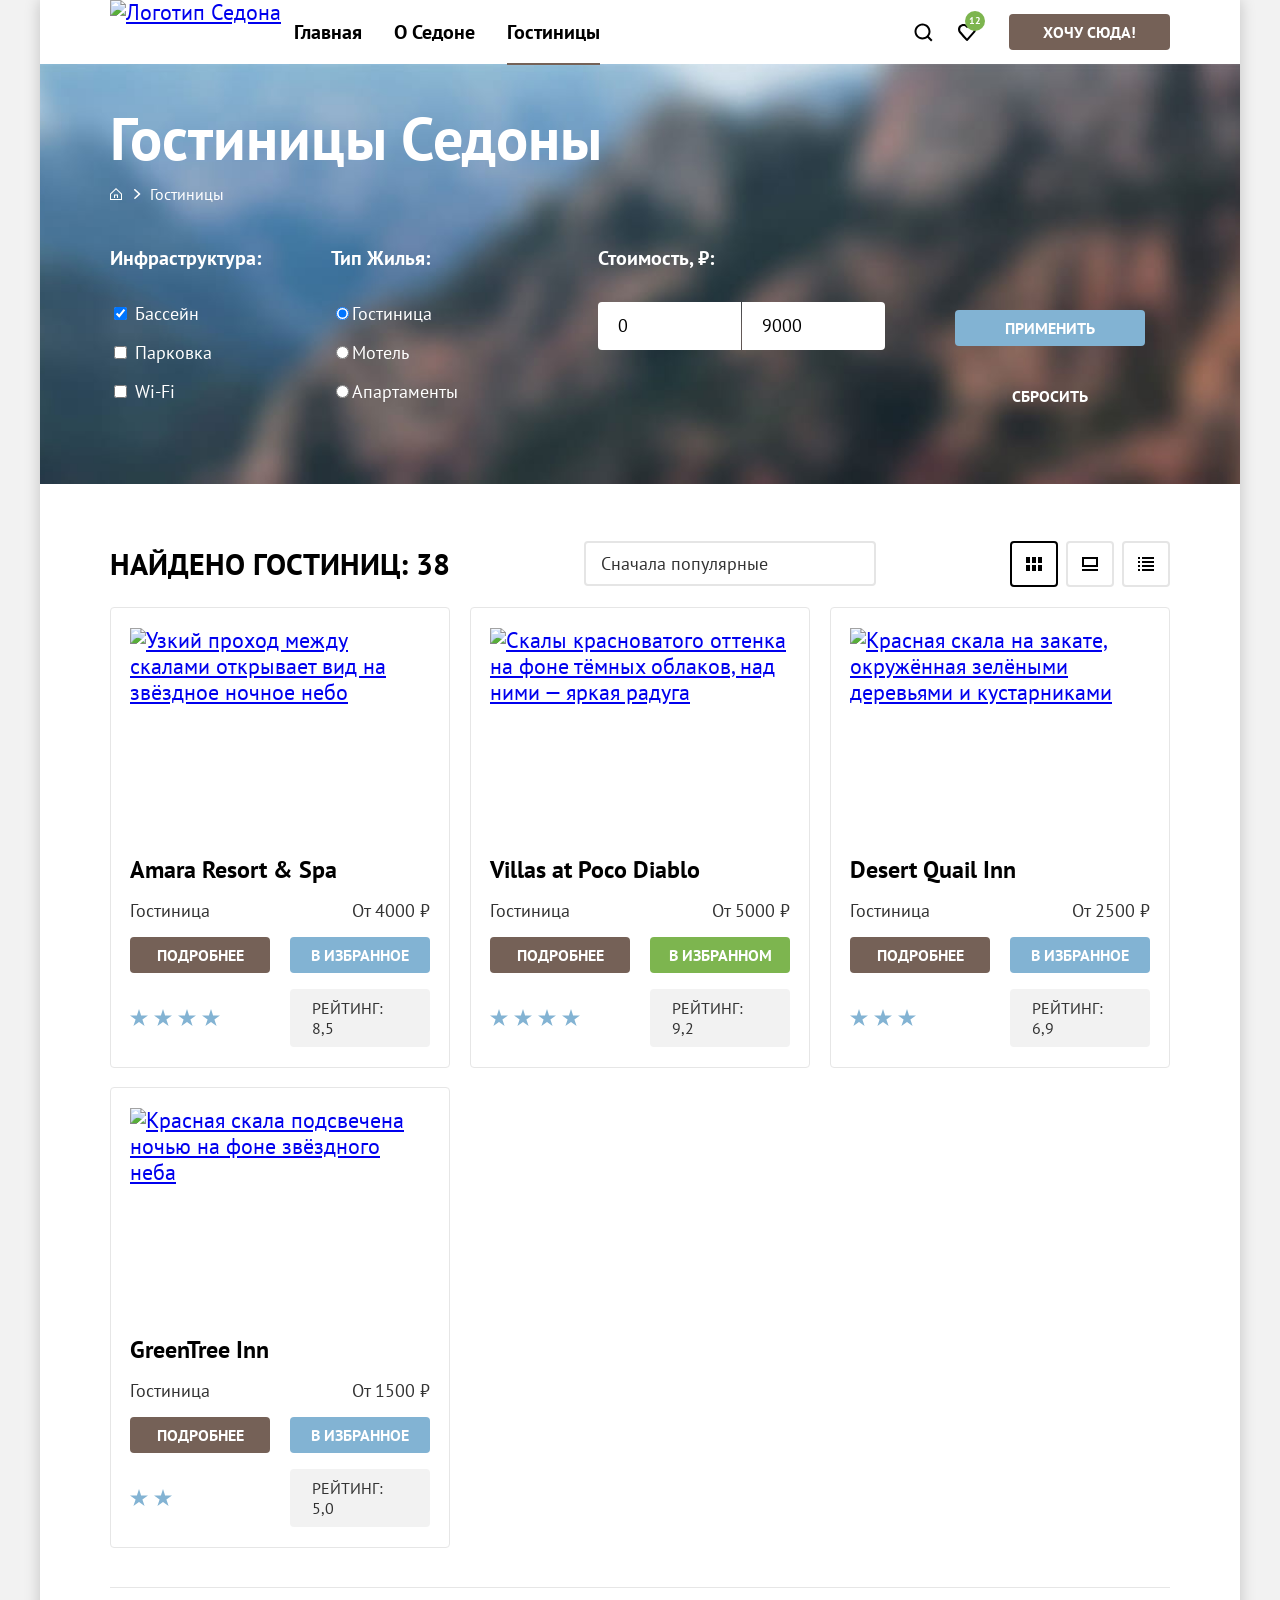
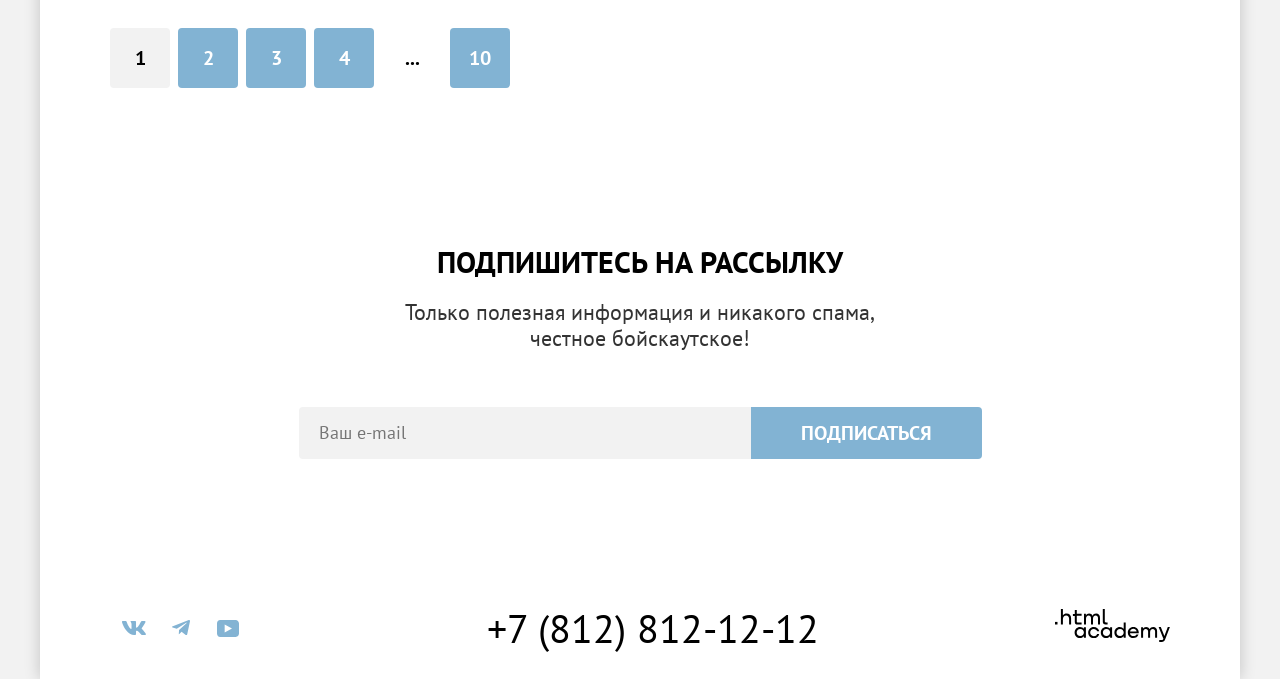
==== commit 9405698c: "Добавляет декоративные элементы 8.28. Декоративные элементы всех страниц" ====
--- a/catalog.html
+++ b/catalog.html
@@ -9,7 +9,8 @@
 
   <body>
     <div class="container">
-      <header class="header-main ">
+
+      <header class="header-main">
         <a class="header-logo-link" href="index.html" aria-current="page">
           <img class="logo" src="images/logo-sedona.svg" width="140" height="70" alt="Логотип Седона">
         </a>
@@ -17,31 +18,41 @@
         <nav class="navigation">
           <ul class="navigation-list navigation-menu">
             <li class="navigation-item">
-              <a class="navigation-link navigation-link-current" href="index.html" aria-current="page">Главная</a>
+              <a class="navigation-link" href="index.html" aria-current="page">Главная</a>
             </li>
             <li class="navigation-item">
               <a class="navigation-link" href="#">О Седоне</a>
             </li>
             <li class="navigation-item">
-              <a class="navigation-link" href="catalog.html">Гостиницы</a>
+              <a class="navigation-link navigation-link-current" href="catalog.html">Гостиницы</a>
             </li>
           </ul>
           <ul class="navigation-list navigation-user">
             <li class="navigation-item">
-              <a class="navigation-link" href="#">
+              <a class="navigation-link navigation-link-icon" href="#">
+                <svg class="navigation-icon" width="20" height="20" viewBox="0 0 20 20" fill="none"
+                  xmlns="http://www.w3.org/2000/svg">
+                  <path
+                    d="M19.5 18.0083L15.8 14.3287C16.8 13.0359 17.5 11.3453 17.5 9.4558C17.5 5.08011 13.9 1.5 9.5 1.5C5.1 1.5 1.5 5.17956 1.5 9.55525C1.5 13.9309 5.1 17.511 9.5 17.511C11.3 17.511 13 16.9144 14.4 15.8204L18.1 19.5L19.5 18.0083ZM9.5 15.5221C6.2 15.5221 3.5 12.837 3.5 9.55525C3.5 6.27348 6.2 3.5884 9.5 3.5884C12.8 3.5884 15.5 6.27348 15.5 9.55525C15.5 12.837 12.8 15.5221 9.5 15.5221Z"/>
+                </svg>
                 <span class="visually-hidden">
                   Поиск
                 </span>
               </a>
             </li>
             <li class="navigation-item">
-              <a class="navigation-link" href="#">
+              <a class="navigation-link navigation-link-icon" href="#">
+                <svg class="navigation-icon" width="18" height="17" viewBox="0 0 18 17" fill="none"
+                  xmlns="http://www.w3.org/2000/svg">
+                  <path
+                    d="M8.9 17C8.6 17 8.3 16.9 8.1 16.6C2.7 10.5 1.4 9.1 1.1 8.7C0.4 7.8 0 6.6 0 5.4C0 2.4 2.4 0 5.5 0C6.8 0 8 0.5 9 1.3C10 0.5 11.3 0 12.5 0C15.5 0 18 2.4 18 5.4C18 6.7 17.5 7.9 16.7 8.8L9.7 16.7C9.5 16.9 9.3 17 8.9 17ZM2.9 7.5C3.2 7.9 6.4 11.5 9 14.4L15.2 7.4C15.7 6.9 15.9 6.2 15.9 5.4C15.9 3.6 14.4 2.1 12.6 2.1C11.6 2.1 10.6 2.6 9.9 3.4C9.6 3.7 9.3 3.8 9 3.8C8.7 3.8 8.4 3.6 8.2 3.4C7.5 2.6 6.5 2.1 5.5 2.1C3.7 2.1 2.2 3.6 2.2 5.4C2.1 6.3 2.5 7 2.9 7.5C2.8 7.5 2.8 7.5 2.9 7.5Z"/>
+                </svg>
                 <span class="visually-hidden">Отелей в избранном:</span>
-                <span class="count">12</span>
-              </a>
-            </li>
-            <li class="navigation-item">
-              <a class="navigation-link button" href="#">Хочу сюда!</a>
+                <span class="navigation-count">12</span>
+              </a>
+            </li>
+            <li class="navigation-item">
+              <a class="navigation-link navigation-button button" href="#">Хочу сюда!</a>
             </li>
           </ul>
         </nav>
@@ -53,8 +64,13 @@
             <h1 class="inner-header-title">Гостиницы Седоны</h1>
             <ul class="breadcrumbs-list">
               <li class="breadcrumbs-item">
-                <a class="breadcrumbs-link" href="index.html">
+                <a class="breadcrumbs-link breadcrumbs-link-icon" href="index.html">
                   <span class="visually-hidden">Главная</span>
+                  <svg class="breadcrumbs-home" width="12" height="12" viewBox="0 0 12 12" fill="none"
+                    xmlns="http://www.w3.org/2000/svg">
+                    <path d="M6 0L0 5.80006V12.0001H12V5.80006L6 0ZM11 11.0001H1V6.20005L6 1.4L11 6.20005V11.0001Z"/>
+                    <path d="M4 10.0001H5V7.50005H7V10.0001H8V6.50005H4V10.0001Z"/>
+                  </svg>
                 </a>
               </li>
               <li class="breadcrumbs-item">
@@ -66,6 +82,7 @@
           <section class="sorting-hotels">
             <h2 class="visually-hidden">Фильтры для поиска гостиниц</h2>
             <form class="sorting-filter" action="https://echo.htmlacademy.ru/" method="get">
+
               <fieldset class="sorting-filter-group">
                 <legend class="sorting-filter-title">Инфраструктура:</legend>
                 <ul class="sorting-filter-list">
@@ -91,7 +108,7 @@
               </fieldset>
 
               <fieldset class="sorting-filter-group">
-                <legend class="sorting-filter-title">Тип жилья:</legend>
+                <legend class="sorting-filter-title">Тип Жилья:</legend>
                 <ul class="sorting-filter-list">
                   <li class="sorting-filter-item">
                     <label class="control">
@@ -110,10 +127,20 @@
                   </li>
                 </ul>
               </fieldset>
-              <div class="sorting-button">
-                <button class="button button-additional" type="submit">Применить</button>
-                <button class="button button-reset" type="reset">Сбросить</button>
+
+              <fieldset class="sorting-filter-group sorting-filter-group-price">
+                <legend class="sorting-filter-title">Стоимость, <span>₽:</span></legend>
+                <div class="sorting-inputs">
+                  <input class="price-min" type="text" value="0">
+                  <input class="price-max" type="text" value="9000">
+                </div>
+              </fieldset>
+
+              <div class="sorting-buttons">
+                <button class="sorting-button button button-additional" type="submit">Применить</button>
+                <button class="sorting-button button button-reset" type="reset">Сбросить</button>
               </div>
+
             </form>
           </section>
         </div>
@@ -130,18 +157,61 @@
 
             <ul class="sort">
               <li class="sort-item">
-                <a class="sort-link" href="catalog.html?view=tile">
+                <a class="sort-link sort-link-current" href="catalog.html?view=tile">
                   <span class="visually-hidden">Показать карточки</span>
+                  <svg width="16" height="14" viewBox="0 0 16 14" fill="none" xmlns="http://www.w3.org/2000/svg">
+                    <g clip-path="url(#clip0_139205_169)">
+                      <path d="M4 0H0V6H4V0Z" fill="black" />
+                      <path d="M16 0H12V6H16V0Z" fill="black" />
+                      <path d="M10 0H6V6H10V0Z" fill="black" />
+                      <path d="M4 8H0V14H4V8Z" fill="black" />
+                      <path d="M16 8H12V14H16V8Z" fill="black" />
+                      <path d="M10 8H6V14H10V8Z" fill="black" />
+                    </g>
+                    <defs>
+                      <clipPath id="clip0_139205_169">
+                        <rect width="16" height="14" fill="white" />
+                      </clipPath>
+                    </defs>
+                  </svg>
                 </a>
               </li>
               <li class="sort-item">
                 <a class="sort-link" href="catalog.html?view=card">
                   <span class="visually-hidden">Показать карточки с описанием</span>
+                  <svg width="16" height="14" viewBox="0 0 16 14" fill="none" xmlns="http://www.w3.org/2000/svg">
+                    <g clip-path="url(#clip0_139205_273)">
+                      <path d="M16 12H0V14H16V12Z" fill="black" />
+                      <path d="M14 2V8H2V2H14ZM16 0H0V10H16V0Z" fill="black" />
+                    </g>
+                    <defs>
+                      <clipPath id="clip0_139205_273">
+                        <rect width="16" height="14" fill="white" />
+                      </clipPath>
+                    </defs>
+                  </svg>
                 </a>
               </li>
               <li class="sort-item">
                 <a class="sort-link" href="catalog.html?view=list">
                   <span class="visually-hidden">Показать список</span>
+                  <svg width="16" height="14" viewBox="0 0 16 14" fill="none" xmlns="http://www.w3.org/2000/svg">
+                    <g clip-path="url(#clip0_139205_292)">
+                      <path d="M2 0H0V2H2V0Z" fill="black" />
+                      <path d="M16 0H4V2H16V0Z" fill="black" />
+                      <path d="M2 4H0V6H2V4Z" fill="black" />
+                      <path d="M16 4H4V6H16V4Z" fill="black" />
+                      <path d="M2 8H0V10H2V8Z" fill="black" />
+                      <path d="M16 8H4V10H16V8Z" fill="black" />
+                      <path d="M2 12H0V14H2V12Z" fill="black" />
+                      <path d="M16 12H4V14H16V12Z" fill="black" />
+                    </g>
+                    <defs>
+                      <clipPath id="clip0_139205_292">
+                        <rect width="16" height="14" fill="white" />
+                      </clipPath>
+                    </defs>
+                  </svg>
                 </a>
               </li>
             </ul>
@@ -154,14 +224,14 @@
                   alt="Узкий проход между скалами открывает вид на звёздное ночное небо">
               </a>
               <h3 class="catalog-card-title">Amara Resort & Spa</h3>
-              <div class="catalog-card-info">
-                <span class="catalog-card-type">Гостиница</span>
-                <span class="catalog-card-price">От 4000 ₽</span>
-                <a class="catalog-card-button button" href="#">Подробнее</a>
-                <button class="favorites button button-additional" type="button">В избранное</button>
+              <span class="catalog-card-type">Гостиница</span>
+              <span class="catalog-card-price">От 4000 ₽</span>
+              <a class="catalog-card-button button" href="#">Подробнее</a>
+              <button class="favorites button button-additional" type="button">В избранное</button>
+              <div class="catalog-card-stars stars-4">
                 <span class="visually-hidden">Четыре звезды</span>
-                <span class="catalog-card-rating">Рейтинг: 8,5</span>
               </div>
+              <span class="catalog-card-rating">Рейтинг: 8,5</span>
             </li>
 
             <li class="catalog-card">
@@ -170,14 +240,14 @@
                   alt="Скалы красноватого оттенка на фоне тёмных облаков, над ними — яркая радуга">
               </a>
               <h3 class="catalog-card-title">Villas at Poco Diablo</h3>
-              <div class="catalog-card-info">
-                <span class="catalog-card-type">Гостиница</span>
-                <span class="catalog-card-price">От 5000 ₽</span>
-                <a class="catalog-card-button button" href="#">Подробнее</a>
-                <button class="favorites favorites-add button button-additional" type="button">В избранном</button>
+              <span class="catalog-card-type">Гостиница</span>
+              <span class="catalog-card-price">От 5000 ₽</span>
+              <a class="catalog-card-button button" href="#">Подробнее</a>
+              <button class="favorites favorites-add button button-additional" type="button">В избранном</button>
+              <div class="catalog-card-stars stars-4">
                 <span class="visually-hidden">Четыре звезды</span>
-                <span class="catalog-card-rating">Рейтинг: 9,2</span>
               </div>
+              <span class="catalog-card-rating">Рейтинг: 9,2</span>
             </li>
 
             <li class="catalog-card">
@@ -186,14 +256,14 @@
                   alt="Красная скала на закате, окружённая зелёными деревьями и кустарниками">
               </a>
               <h3 class="catalog-card-title">Desert Quail Inn</h3>
-              <div class="catalog-card-info">
-                <span class="catalog-card-type">Гостиница</span>
-                <span class="catalog-card-price">От 2500 ₽</span>
-                <a class="catalog-card-button button" href="#">Подробнее</a>
-                <button class="favorites button button-additional" type="button">В избранное</button>
+              <span class="catalog-card-type">Гостиница</span>
+              <span class="catalog-card-price">От 2500 ₽</span>
+              <a class="catalog-card-button button" href="#">Подробнее</a>
+              <button class="favorites button button-additional" type="button">В избранное</button>
+              <div class="catalog-card-stars stars-3">
                 <span class="visually-hidden">Три звезды</span>
-                <span class="catalog-card-rating">Рейтинг: 6,9</span>
               </div>
+              <span class="catalog-card-rating">Рейтинг: 6,9</span>
             </li>
 
             <li class="catalog-card">
@@ -202,14 +272,14 @@
                   alt="Красная скала подсвечена ночью на фоне звёздного неба">
               </a>
               <h3 class="catalog-card-title">GreenTree Inn</h3>
-              <div class="catalog-card-info">
-                <span class="catalog-card-type">Гостиница</span>
-                <span class="catalog-card-price">От 1500 ₽</span>
-                <a class="catalog-card-button button" href="#">Подробнее</a>
-                <button class="favorites button button-additional" type="button">В избранное</button>
+              <span class="catalog-card-type">Гостиница</span>
+              <span class="catalog-card-price">От 1500 ₽</span>
+              <a class="catalog-card-button button" href="#">Подробнее</a>
+              <button class="favorites button button-additional" type="button">В избранное</button>
+              <div class="catalog-card-stars stars-2">
                 <span class="visually-hidden">Две звезды</span>
-                <span class="catalog-card-rating">Рейтинг: 5,0</span>
               </div>
+              <span class="catalog-card-rating">Рейтинг: 5,0</span>
             </li>
 
           </ul>
@@ -243,7 +313,7 @@
             бойскаутское!</p>
           <form class="subscription-form" action="https://echo.htmlacademy.ru/" method="post">
             <label class="visually-hidden" for="subscription-email">Укажите e-mail</label>
-            <input class="field" type="email" name="subscription-email" id="subscription-email" placeholder="Ваш email"
+            <input class="field" type="email" name="subscription-email" id="subscription-email" placeholder="Ваш e-mail"
               required>
             <button class="subscription-button button button-additional" type="submit">Подписаться</button>
           </form>
@@ -252,21 +322,37 @@
       </main>
 
       <footer class="main-footer">
+
         <section class="footer-social">
           <h2 class="visually-hidden">Социальные сети</h2>
           <ul class="social-list">
             <li class="social-item">
-              <a class="social-item-button" href="#">
+              <a class="social-link" href="#">
+                <svg class="social-icon" width="24" height="14" viewBox="0 0 24 14" fill="none"
+                  xmlns="http://www.w3.org/2000/svg">
+                  <path fill-rule="evenodd" clip-rule="evenodd"
+                    d="M23.45 0.948C23.616 0.402 23.45 0 22.655 0H20.03C19.362 0 19.054 0.347 18.887 0.73C18.887 0.73 17.552 3.926 15.661 6.002C15.049 6.604 14.771 6.795 14.437 6.795C14.27 6.795 14.019 6.604 14.019 6.057V0.948C14.019 0.292 13.835 0 13.279 0H9.151C8.734 0 8.483 0.304 8.483 0.593C8.483 1.214 9.429 1.358 9.526 3.106V6.904C9.526 7.737 9.373 7.888 9.039 7.888C8.149 7.888 5.984 4.677 4.699 1.003C4.45 0.288 4.198 0 3.527 0H0.9C0.15 0 0 0.347 0 0.73C0 1.412 0.89 4.8 4.145 9.281C6.315 12.341 9.37 14 12.153 14C13.822 14 14.028 13.632 14.028 12.997V10.684C14.028 9.947 14.186 9.8 14.715 9.8C15.105 9.8 15.772 9.992 17.33 11.467C19.11 13.216 19.403 14 20.405 14H23.03C23.78 14 24.156 13.632 23.94 12.904C23.702 12.18 22.852 11.129 21.725 9.882C21.113 9.172 20.195 8.407 19.916 8.024C19.527 7.533 19.638 7.314 19.916 6.877C19.916 6.877 23.116 2.451 23.449 0.948H23.45Z" />
+                </svg>
                 <span class="visually-hidden">ВКонтакте</span>
               </a>
             </li>
             <li class="social-item">
-              <a class="social-item-button" href="#">
+              <a class="social-link" href="#">
+                <svg class="social-icon" width="18" height="16" viewBox="0 0 18 16" fill="none"
+                  xmlns="http://www.w3.org/2000/svg">
+                  <path
+                    d="M16.785 0.0992597L0.840489 6.24776C-0.247661 6.68481 -0.241365 7.29184 0.640845 7.56253L4.73445 8.83953L14.2058 2.8637C14.6537 2.59121 15.0629 2.7378 14.7265 3.03636L7.05283 9.96185H7.05103L7.05283 9.96275L6.77045 14.1823C7.18413 14.1823 7.36669 13.9925 7.59871 13.7686L9.58705 11.8351L13.7229 14.89C14.4855 15.31 15.0332 15.0941 15.2229 14.1841L17.9379 1.38885C18.2158 0.274623 17.5126 -0.229883 16.785 0.0992597Z" />
+                </svg>
                 <span class="visually-hidden">Телеграм</span>
               </a>
             </li>
             <li class="social-item">
-              <a class="social-item-button" href="#">
+              <a class="social-link" href="#">
+                <svg class="social-icon" width="22" height="17" viewBox="0 0 22 17" fill="none"
+                  xmlns="http://www.w3.org/2000/svg">
+                  <path
+                    d="M18.607 0H3.17413C1.31343 0 0 1.59375 0 3.4V13.4937C0 15.4062 1.31343 17 3.17413 17H18.8259C20.4677 17 22 15.4062 22 13.6V3.4C21.7811 1.59375 20.4677 0 18.607 0ZM7.66169 12.5375V4.4625L14.995 8.5L7.66169 12.5375Z" />
+                </svg>
                 <span class="visually-hidden">Ютуб</span>
               </a>
             </li>
@@ -282,10 +368,36 @@
 
         <section class="footer-copyright">
           <h2 class="visually-hidden">Правообладатель</h2>
-          <a class="footer-copyright-image" href="#">
-            <!-- Logo HTML Academy -->
+          <a class="footer-copyright-link" href="#">
+            <svg class="footer-copyright-icon" width="115" height="33" viewBox="0 0 115 33" fill="none"
+              xmlns="http://www.w3.org/2000/svg">
+              <path d="M0 12.9V15.5H2.5V12.9H0Z" />
+              <path
+                d="M11.6 4.5C10 4.5 8.8 5.2 8 6.2H7.9V0H5.9V15.5H7.9V10.2C7.9 8.1 9.2 6.6 11.2 6.6C13 6.6 14.1 8 14.1 9.8V15.5H16.1V9.4C16.2 6.4 14.3 4.5 11.6 4.5Z" />
+              <path
+                d="M26.6 4.8H21.8V1.1H19.8V4.9H17.9V6.9H19.8V12.9C19.8 14.6 20.8 15.6 22.5 15.6H26.6V13.6H22.9C22.2 13.6 21.8 13.2 21.8 12.5V6.8H26.6V4.8Z" />
+              <path
+                d="M41.1 4.6C39.5 4.6 38.2 5.4 37.6 6.7H37.5C36.9 5.5 35.7 4.6 34.1 4.6C32.7 4.6 31.6 5.4 31 6.4H30.9V4.8H29V15.4H31V10C31 8 32 6.5 33.6 6.5C35.1 6.5 36 7.5 36 9.1V15.4H38V9.8C38 7.4 39.4 6.5 40.6 6.5C42.1 6.5 43 7.5 43 9.1V15.4H45V8.9C45.1 6.4 43.6 4.6 41.1 4.6Z" />
+              <path
+                d="M47.8 12.7C47.8 14.4 48.8 15.4 50.6 15.4H52.6V13.4H50.9C50.2 13.4 49.8 13 49.8 12.3V0H47.8V12.7Z" />
+              <path
+                d="M28.9 19.7C28 18.6 26.7 17.9 25 17.9C21.9 17.9 19.6 20.2 19.6 23.5C19.6 26.8 21.9 29.1 25 29.1C26.8 29.1 28 28.3 28.8 27.2H28.9V28.8H30.9V18.2H28.9V19.7ZM25.3 27.1C23.1 27.1 21.7 25.5 21.7 23.5C21.7 21.5 23.1 19.9 25.3 19.9C27.5 19.9 28.9 21.5 28.9 23.5C28.9 25.4 27.5 27.1 25.3 27.1Z" />
+              <path
+                d="M44.2 22C43.7 19.6 41.6 17.9 38.8 17.9C35.4 17.9 33.2 20.4 33.2 23.5C33.2 26.6 35.4 29.1 38.8 29.1C41.6 29.1 43.7 27.3 44.2 24.9H42.1C41.7 26.2 40.4 27.2 38.8 27.2C36.6 27.2 35.2 25.6 35.2 23.6C35.2 21.6 36.6 20 38.8 20C40.4 20 41.6 21 42.1 22.2H44.2V22Z" />
+              <path
+                d="M55.1 19.7C54.2 18.6 52.9 17.9 51.2 17.9C48.1 17.9 45.8 20.2 45.8 23.5C45.8 26.8 48.1 29.1 51.2 29.1C53 29.1 54.2 28.3 55 27.2H55.1V28.8H57.1V18.2H55.1V19.7ZM51.5 27.1C49.3 27.1 47.9 25.5 47.9 23.5C47.9 21.5 49.3 19.9 51.5 19.9C53.7 19.9 55.1 21.5 55.1 23.5C55.1 25.4 53.6 27.1 51.5 27.1Z" />
+              <path
+                d="M68.7 19.8C67.8 18.7 66.5 17.9 64.8 17.9C61.7 17.9 59.4 20.2 59.4 23.5C59.4 26.8 61.6 29.1 64.8 29.1C66.5 29.1 67.8 28.3 68.6 27.3H68.7V28.8H70.7V13.4H68.7V19.8ZM65.1 27.1C62.9 27.1 61.5 25.5 61.5 23.5C61.5 21.5 62.9 19.9 65.1 19.9C67.3 19.9 68.7 21.5 68.7 23.5C68.6 25.5 67.2 27.1 65.1 27.1Z" />
+              <path
+                d="M78.3 17.9C75 17.9 72.8 20.4 72.8 23.5C72.8 26.5 74.9 29.1 78.3 29.1C80.8 29.1 82.8 27.8 83.5 25.5H81.4C80.9 26.5 79.8 27.1 78.4 27.1C76.5 27.1 75.1 25.8 75 24.2H83.8C84 20.6 81.8 17.9 78.3 17.9ZM78.3 19.8C80 19.8 81.3 20.8 81.6 22.4H75.1C75.4 20.9 76.6 19.8 78.3 19.8Z" />
+              <path
+                d="M98.2 17.9C96.6 17.9 95.3 18.7 94.6 19.9H94.5C93.9 18.7 92.7 17.9 91.1 17.9C89.7 17.9 88.6 18.6 88 19.7V18.2H86.1V28.8H88.1V23.4C88.1 21.4 89.1 20 90.7 19.9C92.2 19.9 93.1 20.9 93.1 22.5V28.8H95.1V23.2C95.1 20.8 96.5 19.9 97.7 19.9C99.2 19.9 100.1 20.9 100.1 22.5V28.8H102.1V22.3C102.2 19.7 100.7 17.9 98.2 17.9Z" />
+              <path
+                d="M109.4 27L105.8 18.1H103.6L108.4 29.7C108.1 30.6 107.7 30.9 106.7 30.9H104.2V32.9H106.7C108.5 32.9 109.5 32.1 110.2 30.3L114.9 18.1H112.8L109.4 27Z" />
+            </svg>
           </a>
         </section>
+
       </footer>
     </div>
   </body>
--- a/styles/styles.css
+++ b/styles/styles.css
@@ -29,7 +29,7 @@
   font-weight: 400;
   color: #333333;
 
-  background-color: #ffffff;
+  background-color: #f2f2f2;
 }
 
 .visually-hidden {
@@ -52,9 +52,11 @@
   min-height: 100%;
   width: 1200px;
   margin: 0 auto;
-}
-
-
+  background-color: #ffffff;
+  box-shadow: 0 0 15px 0 rgba(0, 0, 0, 0.2);
+}
+
+/* button */
 .button {
   font-family: inherit;
   font-size: 20px;
@@ -66,45 +68,191 @@
   text-decoration: none;
   text-transform: uppercase;
   border: none;
+  border-radius: 4px;
+  padding: 8px 50px;
+  cursor: pointer;
+}
+
+.button:hover {
+  background-color: #615048;
+}
+
+.button:focus-visible {
+  background-color: #615048;
+  outline-offset: 3px;
+}
+
+@supports not selector(:focus-visible) {
+  .button:focus {
+    background-color: #615048;
+    outline-offset: 3px;
+  }
+}
+
+.button:active {
+  background-color: #756157;
+  color: rgba(255, 255, 255, 0.3);
+}
+
+.button:disabled {
+  background-color: #e5e5e5;
+  pointer-events: none;
 }
 
 .button-additional {
   background-color: #82b3d3;
 }
 
+.button-additional:hover {
+  background-color: #68a2ca;
+}
+
+.button-additional:focus-visible {
+  background-color: #68a2ca;
+  outline-offset: 3px;
+}
+
+@supports not selector(:focus-visible) {
+  .button-additional:focus {
+    background-color: #68a2ca;
+    outline-offset: 3px;
+  }
+}
+
+.button-additional:active {
+  background-color: #82b3d3;
+  color: rgba(255, 255, 255, 0.3);
+}
+
+.button-additional:disabled {
+  background-color: #e5e5e5;
+  pointer-events: none;
+}
+
 .button-reset {
-  background-color: transparent;
+  background: transparent;
+  border: 0;
+}
+
+.button-reset:active {
+  background: transparent;
+  color: rgba(255, 255, 255, 0.3);
+  border: 0;
+  padding: 8px 50px;
+}
+
+.button-reset:focus-visible {
+  background: transparent;
+  border: 3px solid #83b3d3;
+  padding: 5px 47px;
+  outline-offset: 3px;
+}
+
+@supports not selector(:focus-visible) {
+  .button-reset:focus {
+    background: transparent;
+    border: 3px solid #83b3d3;
+    padding: 5px 47px;
+    outline-offset: 3px;
+  }
+}
+
+.button-reset:hover {
+  background: transparent;
+  border: 0;
+  opacity: 0.6;
+  padding: 8px 50px;
+}
+
+.button-reset:disabled {
+  background: transparent;
+  border: 0;
+  opacity: 0.1;
+  padding: 8px 50px;
+  pointer-events: none;
 }
 
 .favorites-add {
   background-color: #7dB54f;
 }
 
-
-
-
+.favorites-add:hover {
+  background-color: #6c9e42;
+}
+
+.favorites-add:focus-visible {
+  background-color: #6c9e42;
+  outline-offset: 3px;
+}
+
+@supports not selector(:focus-visible) {
+  .favorites-add:focus {
+    background-color: #6c9e42;
+    outline-offset: 3px;
+  }
+}
+
+.favorites-add:active {
+  background-color: #7db54f;
+  color: rgba(255, 255, 255, 0.3);
+}
+
+.favorites-add:disabled {
+  background-color: #e5e5e5;
+  pointer-events: none;
+}
+
+
+
+.page-headline {
+  font-size: 30px;
+  line-height: 36px;
+  font-weight: 700;
+  color: #000000;
+  text-align: center;
+  text-transform: uppercase;
+  margin: 0;
+}
+
+.page-desc {
+  text-align: center;
+  margin: 0;
+}
+
+.page-subtitle {
+  font-size: 24px;
+  line-height: 117%;
+  font-weight: 700;
+  color: #000000;
+  text-transform: uppercase;
+  margin: 0;
+}
+
+.page-other-color {
+  color: #ffffff;
+}
 
 /* header */
 .header-main {
   display: flex;
+  position: relative;
 
   color: #000000;
   background-color: #ffffff;
-  padding-left: 70px;
-  padding-right: 70px;
+  padding: 0 70px;
 }
 
 .header-logo-link {
-  width: 140px;
-  margin-right: 30px;
-}
-
-
+  position: absolute;
+}
 
 /* navigation */
 .navigation {
   display: flex;
   justify-content: space-between;
+  flex-grow: 1;
+
+  margin-left: 168px;
 }
 
 .navigation-list {
@@ -120,6 +268,7 @@
 }
 
 .navigation-link {
+  position: relative;
   display: block;
 
   font-size: 20px;
@@ -131,13 +280,108 @@
   padding: 20px 16px;
 }
 
-.navigation-item .button {
+.navigation-link-current::before {
+  position: absolute;
+  right: 16px;
+  bottom: -1px;
+  left: 16px;
+  height: 2px;
+  background-color: #756257;
+  content: "";
+}
+
+.navigation-menu .navigation-link:hover {
+  color: #756157;
+}
+
+.navigation-menu .navigation-link:focus-visible {
+  color: #756157;
+}
+
+@supports not selector(:focus-visible) {
+  .navigation-menu .navigation-link:focus {
+    color: #756157;
+    outline-offset: 3px;
+  }
+}
+
+.navigation-menu .navigation-link:active {
+  color: rgba(117, 97, 87, 0.3);
+}
+
+.navigation-search {
+  position: relative;
+}
+
+.navigation-count {
+  position: absolute;
+  top: 11px;
+  left: 20px;
+  font-size: 10px;
+  line-height: 100%;
+  text-align: center;
+  color: #ffffff;
+  border-radius: 100vw;
+  min-width: 20px;
+  height: 20px;
+  background: #7db54f;
+  padding: 5px 4px;
+  box-sizing: border-box;
+}
+
+.navigation-button {
   font-size: 16px;
   line-height: 20px;
   color: #ffffff;
   padding: 8px 34px;
 }
 
+.navigation-link-icon {
+  position: relative;
+  min-width: 20px;
+  min-height: 20px;
+  padding: 22px 12px;
+}
+
+.navigation-icon {
+  position: absolute;
+  top: 0;
+  right: 0;
+  bottom: 0;
+  left: 0;
+  margin: auto;
+  fill: #000000;
+}
+
+.navigation-link-icon:hover .navigation-icon {
+  fill: #756157;
+}
+
+.navigation-link-icon:focus-visible .navigation-icon {
+  fill: #756157;
+  outline-offset: 3px;
+}
+
+@supports not selector(:focus-visible) {
+  .navigation-link-icon:focus .navigation-icon {
+    fill: #756157;
+    outline-offset: 3px;
+  }
+}
+
+.navigation-link-icon:active .navigation-icon {
+  fill: rgba(117, 97, 87, 0.3);
+}
+
+.navigation-user {
+  min-width: 268px;
+}
+
+.navigation-button {
+  margin-left: 20px;
+}
+
+/* main */
 .main-index,
 .main-inner {
   flex-grow: 1;
@@ -152,54 +396,34 @@
   background-position: center center;
   background-repeat: no-repeat;
   text-align: center;
+
+  padding: 31px 70px 56px;
+  box-sizing: border-box;
+  min-height: 485px;
 }
 
 .preview-image {
-  padding-top: 51px;
-  padding-bottom: 76px;
-}
-
-.page-headline {
-  font-size: 30px;
-  line-height: 36px;
-  font-weight: 700;
-  color: #000000;
-  text-align: center;
-  text-transform: uppercase;
-}
-
-.page-desc {
-  text-align: center;
-}
-
-.page-subtitle {
-  font-size: 24px;
-  line-height: 28px;
-  font-weight: 700;
-  color: #000000;
-  text-transform: uppercase;
-}
-
-.page-headline-and-desc-other-color {
-  color: #ffffff;
-}
-
-
+  margin: 20px;
+}
 
 /* advantages  */
+.advantages-container {
+  padding: 70px 70px;
+}
+
 .advantages-title {
-  margin-top: 69px;
+  margin-bottom: 25px;
 }
 
 .advantages-description {
-  margin-bottom: 90px;
+  margin-bottom: 20px;
 }
 
 .advantages-list {
   display: flex;
   flex-wrap: wrap;
 
-  background: rgba(130, 179, 211, 0.12);
+  background: rgba(130, 179, 211, 0.2);
 
   margin: 0;
   padding: 0;
@@ -207,40 +431,91 @@
 }
 
 .advantages-item {
+  display: flex;
+  flex-direction: column;
+  justify-content: center;
+  align-items: center;
   text-align: center;
 }
 
-
-.advantages-container,
+.advantages-item-title::after {
+  display: block;
+  content: "";
+  border-bottom: 2px solid rgba(0, 0, 0, 0.3);
+  width: 60px;
+  margin: 30px auto;
+}
+
+.advantages-with-image .advantages-item-title::after {
+  border-bottom: 2px solid rgba(255, 255, 255, 0.3);
+}
+
+.advantages-item-description {
+  margin: 0;
+  font-size: 18px;
+  line-height: 21px;
+}
+
+.advantages-item-container {
+  width: 400px;
+  box-sizing: border-box;
+  padding: 102px 85px;
+}
+
 .advantages-item-element {
   width: 400px;
   box-sizing: border-box;
-  padding: 100px 80px;
-}
-
-.advantages-with-image {
+  padding: 112px 85px;
+}
+
+.advantages-item:nth-child(2n+1) {
+  background: rgba(130, 179, 211, 0.12);
+}
+
+.advantages-item.advantages-with-image {
   display: flex;
   flex-direction: row;
   justify-content: center;
   align-items: center;
-}
-
-.advantages-item:nth-child(3n) {
-  background: rgba(130, 179, 211, 0.2);
-}
-
-.advantages-with-image {
   background: rgba(130, 179, 211, 1);
 }
 
-.advantages-item-description {
-  font-size: 18px;
-  line-height: 21px;
-}
-
-
-
 /* recommendations */
+
+.recommendations-container {
+  padding: 64px 70px;
+}
+
+.recommendations-title {
+  margin-bottom: 20px;
+}
+
+.recommendations-item-title::before {
+  content: "";
+  display: block;
+  margin: auto;
+  padding: 2px;
+  margin-bottom: 24px;
+  height: 80px;
+  width: 76px;
+
+  background-repeat: no-repeat;
+  background-position: center center;
+  background-size: contain;
+}
+
+.recommendations-home .recommendations-item-title:before {
+  background-image: url("../images/icons/icon-home.svg");
+}
+
+.recommendations-food .recommendations-item-title:before {
+  background-image: url("../images/icons/icon-food.svg");
+}
+
+.recommendations-gift .recommendations-item-title:before {
+  background-image: url("../images/icons/icon-gift.svg");
+}
+
 .recommendations-list {
   display: flex;
   flex-direction: row;
@@ -254,7 +529,10 @@
 
 .recommendations-item {
   text-align: center;
-  width: 33.33%;
+  width: 400px;
+  box-sizing: border-box;
+  padding: 80px 85px;
+
 }
 
 .recommendations-item:nth-child(2n) {
@@ -262,20 +540,34 @@
 }
 
 .recommendations-item-description {
+  margin: 0;
   font-size: 18px;
   line-height: 21px;
 }
 
-
-
+.recommendations-item svg {
+  min-width: 72px;
+  min-height: 75px;
+  margin-bottom: 23px;
+}
+
+.recommendations-item-title {
+  margin-bottom: 30px;
+}
+
+/* booking */
 .booking {
   text-align: center;
-}
-
-.subscription {
-  text-align: center;
-}
-
+  padding: 96px 70px;
+}
+
+.booking-title {
+  margin-bottom: 20px;
+}
+
+.booking-description {
+  margin-bottom: 54px;
+}
 
 /* filter */
 .filter-container {
@@ -296,8 +588,8 @@
 .inner-header-title {
   font-size: 60px;
   line-height: 78px;
-  margin-top: 0;
-  margin-bottom: 0;
+  margin: 0;
+  margin-bottom: 3px;
 }
 
 .breadcrumbs-list {
@@ -307,6 +599,7 @@
   margin: 0;
   padding: 0;
   list-style-type: none;
+  margin-bottom: 40px;
 }
 
 .breadcrumbs-link {
@@ -316,22 +609,99 @@
   text-decoration: none;
 }
 
+.breadcrumbs-item:first-child {
+  margin-right: 28px;
+  position: relative;
+}
+
+.breadcrumbs-item:first-child::after {
+  content: "";
+  position: absolute;
+  right: -20px;
+  top: 9px;
+  display: block;
+  width: 8px;
+  height: 20px;
+  background-image: url("../images/icons/icon-breadcrumbs.svg");
+  background-repeat: no-repeat;
+}
+
+/* заполнить */
+
+.breadcrumbs-link:hover {
+  color: rgba(255, 255, 255, 0.6);
+}
+
+.breadcrumbs-link:focus-visible {
+  color: #ffffff;
+}
+
+@supports not selector(:focus-visible) {
+  .breadcrumbs-link:focus {
+    color: #ffffff;
+    outline-offset: 3px;
+  }
+}
+
+.breadcrumbs-link:active {
+  color: rgba(255, 255, 255, 0.3);
+}
+
+.breadcrumbs-home {
+  fill: #ffffff;
+}
+
+
+.breadcrumbs-link-icon:hover .breadcrumbs-home {
+  fill: rgba(255, 255, 255, 0.6);
+}
+
+.breadcrumbs-link-icon:focus-visible .breadcrumbs-home {
+  fill: #ffffff;
+}
+
+@supports not selector(:focus-visible) {
+  .breadcrumbs-link-icon:focus .breadcrumbs-home {
+    fill: #ffffff;
+    outline-offset: 3px;
+  }
+}
+
+.breadcrumbs-link-icon:active .breadcrumbs-home {
+  fill: rgba(255, 255, 255, 0.3);
+}
+
+
+
 .sorting-filter {
   display: flex;
   flex-direction: row;
+  gap: 70px;
 }
 
 .sorting-filter-group {
   border: none;
+  padding: 0;
+  margin: 0;
+}
+
+.sorting-filter-group-price {
+  margin-left: 70px;
 }
 
 .sorting-filter-title {
   font-size: 20px;
   line-height: 24px;
   font-weight: 700;
+  padding: 0;
+  margin-bottom: 32px;
 }
 
 .sorting-filter-list {
+  display: flex;
+  flex-direction: column;
+  min-height: 112px;
+  gap: 16px;
   padding: 0;
   margin: 0;
   list-style-type: none;
@@ -347,22 +717,126 @@
   line-height: 36px;
   text-transform: uppercase;
   color: #000000;
+  margin: 0;
+}
+
+.sorting-inputs {
+  display: flex;
+  gap: 0 1px;
+}
+
+.price-min {
+  border-radius: 4px 0 0 4px;
+}
+
+.price-max {
+  border-radius: 0 4px 4px 0;
+}
+
+.sorting-inputs input {
+  font-family: inherit;
+  font-weight: 400;
+  font-size: 18px;
+  line-height: 133%;
+  width: 143px;
+
+  padding: 12px 45px 12px 20px;
+  border: none;
+  box-sizing: border-box;
 }
 
 .select-control {
+  position: relative;
+  display: block;
   font-family: inherit;
   font-size: 18px;
   line-height: 21px;
   color: #333333;
-}
+  padding: 10px 15px;
+  box-sizing: border-box;
+  min-width: 292px;
+  border-radius: 4px;
+  border: 2px solid #e5e5e5;
+  appearance: none;
+
+  background: url("../images/icons/icon-arrow.svg") no-repeat right 15px center;
+  cursor: pointer;
+}
+
+.select-control:hover {
+  border-color: #68a2ca;
+}
+
+.select-control:focus {
+  border-color: #68a2ca;
+}
+
+.select-control:disabled {
+  border-color: rgba(0, 0, 0, 0.3);
+  opacity: 0, 3;
+  cursor: default;
+  background: url("../images/icons/icon-arrow-disabled.svg") no-repeat right 15px center;
+}
+
+
 
 .sort {
   display: flex;
   flex-direction: row;
+  gap: 8px;
 
   padding: 0;
   margin: 0;
   list-style-type: none;
+}
+
+.sort-link {
+  display: block;
+  margin: 0;
+  box-sizing: border-box;
+  border: 2px solid #E5E5E5;
+  padding: 8px 14px;
+  border-radius: 4px;
+}
+
+.sort-link-current {
+  border-color: #000000;
+}
+
+.sort-link:hover {
+  border-color: #000000;
+}
+
+.sort-link:focus-visible {
+  border-color: #68a2ca;
+  outline-offset: 3px;
+}
+
+@supports not selector(:focus-visible) {
+  .sort-link:focus {
+    border-color: #68a2ca;
+    outline-offset: 3px;
+  }
+}
+
+.sort-link:active {
+  border: 2px solid #000000;
+}
+
+.sorting-buttons {
+  display: flex;
+  flex-direction: column;
+  justify-content: flex-end;
+}
+
+.sorting-button {
+  font-weight: 700;
+  font-size: 16px;
+  line-height: 125%;
+}
+
+.sorting-buttons .button-additional {
+  margin-bottom: 32px;
 }
 
 
@@ -371,48 +845,105 @@
   display: flex;
   flex-direction: column;
 
-  padding: 50px 70px 60px;
+  padding: 57px 70px 60px;
 }
 
 .catalog-nav {
   display: flex;
   flex-direction: row;
   align-items: center;
+  justify-content: space-between;
 
   margin-bottom: 20px;
 }
 
 .catalog-list {
+  position: relative;
   display: flex;
   flex-direction: row;
   flex-wrap: wrap;
 
   margin: 0;
   padding: 0;
+  gap: 19px 20px;
   list-style-type: none;
-}
+  margin-bottom: 80px;
+}
+
+.catalog-list::after {
+  content: "";
+  position: absolute;
+  height: 1px;
+  right: 0;
+  left: 0;
+  bottom: -40px;
+  background-color: #e6e6e6;
+}
+
 
 .catalog-card {
-  display: flex;
-  flex-direction: column;
-
-  width: 340px;
-  padding: 20px;
+  display: grid;
+  grid-template-rows: 212px min-content auto;
+  grid-template-columns: 140px 140px;
+
+  padding: 20px 19px;
+  gap: 16px 20px;
   box-sizing: border-box;
-  margin-bottom: 20px;
 
   border: 1px solid #e6e6e6;
   border-radius: 4px;
 }
 
-.catalog-card:not(:nth-child(3n)) {
-  margin-right: 20px;
+.catalog-card-link,
+.catalog-card-title {
+  grid-column: 1 / -1;
+}
+
+.catalog-card-price {
+  justify-self: end;
+}
+
+.catalog-card-stars {
+  background-image: url("../images/icons/icon-star.svg");
+  background-repeat: repeat-x;
+  background-position: center left;
+  background-size: 24px auto;
+}
+
+.stars-1 {
+  width: 24px;
+}
+
+.stars-2 {
+  width: 48px;
+}
+
+.stars-3 {
+  width: 72px;
+}
+
+.stars-4 {
+  width: 96px;
+}
+
+.stars-5 {
+  width: 120px;
+}
+
+.catalog-card-button,
+.favorites {
+  font-size: 16px;
+  line-height: 20px;
+  padding: 8px 0;
+  box-sizing: border-box;
 }
 
 .catalog-card-title {
   font-size: 24px;
   line-height: 28px;
   color: #000000;
+  margin: 0;
+
 }
 
 .catalog-card-type,
@@ -426,16 +957,17 @@
   line-height: 20px;
   text-transform: uppercase;
   background-color: #f2f2f2;
-}
-
-
+  justify-self: center;
+  padding: 9px 22px;
+  border-radius: 4px;
+}
 
 /* pagination */
-
 .pagination-list {
   display: flex;
   flex-direction: row;
 
+  gap: 8px;
   margin: 0;
   padding: 0;
   list-style-type: none;
@@ -446,13 +978,13 @@
   justify-content: center;
   align-items: center;
 
-
   font-size: 20px;
+  font-weight: 700;
   line-height: 36px;
-  width: 60px;
+  min-width: 60px;
   height: 60px;
-
-  margin-right: 8px;
+  padding: 12px 10px;
+  box-sizing: border-box;
 
   border-radius: 4px;
 
@@ -461,17 +993,61 @@
   background-color: #82b3d3;
 }
 
+.pagination-link:hover {
+  background-color: #68a2ca;
+}
+
+.pagination-link:focus-visible {
+  background-color: #68a2ca;
+  outline-offset: 3px;
+}
+
+@supports not selector(:focus-visible) {
+  .pagination-link:focus {
+    background-color: #68a2ca;
+    outline-offset: 3px;
+  }
+}
+
+.pagination-link:active {
+  background-color: #82b3d3;
+  color: rgba(255, 255, 255, 0.3);
+}
+
+.pagination-current {
+  color: #000000;
+  background-color: #f2f2f2;
+  cursor: default;
+  pointer-events: none;
+}
+
 .pagination-link-without-number {
   color: #000000;
   background-color: transparent;
 }
 
-.pagination-current {
-  color: #000000;
+.pagination-link-without-number:hover {
   background-color: #f2f2f2;
 }
 
-
+.pagination-link-without-number:focus-visible {
+  background-color: #f2f2f2;
+  outline-offset: 3px;
+}
+
+@supports not selector(:focus-visible) {
+  .pagination-link-without-number:focus {
+    background-color: #f2f2f2;
+    outline-offset: 3px;
+  }
+}
+
+.pagination-link-without-number:active {
+  background-color: transparent;
+  color: rgba(117, 97, 87, 0.3);
+}
+
+/* subscription */
 
 .main-page-subscription {
   background-color: #4d7b9a;
@@ -481,39 +1057,166 @@
   background-repeat: no-repeat;
 }
 
+.subscription {
+  text-align: center;
+  padding: 96px 70px 104px 70px;
+}
+
+.subscription-title {
+  margin-bottom: 20px;
+}
+
+.subscription-description {
+  margin-bottom: 55px;
+}
+
+.subscription-form {
+  display: flex;
+  justify-content: center;
+}
+
 .subscription input {
   font-family: inherit;
   font-weight: 400;
   font-size: 18px;
   line-height: 133%;
-}
-
-
-
+
+  padding: 14px 20px;
+  border: none;
+  border-radius: 4px 0 0 4px;
+  width: 452px;
+  box-sizing: border-box;
+  background: #F2F2F2;
+}
+
+.subscription input:hover {
+  background: #e6e6e6;
+}
+
+.subscription input:focus-visible {
+  background: #e6e6e6;
+  border: 3px solid #83b3d3;
+  outline-offset: 3px;
+  padding: 11px 17px;
+}
+
+@supports not selector(:focus-visible) {
+  .subscription input:focus {
+    background: #e6e6e6;
+    outline-offset: 3px;
+    border: 3px solid #83b3d3;
+    padding: 11px 17px;
+  }
+}
+
+.subscription-button {
+  border-radius: 0 4px 4px 0;
+}
+
+/* footer */
 .main-footer {
   display: flex;
+  flex-direction: row;
+  justify-content: space-between;
+  align-items: center;
+  padding: 45px 70px 30px 70px;
+}
+
+/* social */
+.social-list {
+  display: flex;
+  flex-wrap: wrap;
   flex-direction: row;
   align-items: center;
-}
-
-.social-list {
-  display: flex;
-  flex-direction: row;
+
+  padding: 0;
+  margin: 0;
+  list-style-type: none;
+}
+
+.social-link {
+  display: flex;
   align-items: center;
-
-  padding: 0;
-  margin: 0;
-  list-style-type: none;
-}
-
-.contacts-address a {
-  text-decoration: none;
-}
-
+  justify-content: center;
+  min-width: 47px;
+  min-height: 40px;
+}
+
+.social-icon {
+  fill: #83b3d3;
+}
+
+.social-link:hover .social-icon {
+  fill: #68a2ca;
+}
+
+.social-link:focus-visible .social-icon {
+  fill: #68a2ca;
+  outline-offset: 3px;
+}
+
+@supports not selector(:focus-visible) {
+  .social-link:focus .social-icon {
+    fill: #68a2ca;
+    outline-offset: 3px;
+  }
+}
+
+.social-link:active .social-icon {
+  fill: rgba(104, 162, 202, 0.3);
+}
+
+/* contacts */
 .contacts-phone {
   font-style: normal;
   font-size: 40px;
   line-height: 40px;
   color: #000000;
-
-}
+  text-decoration: none;
+}
+
+.contacts-phone:hover {
+  color: #756157;
+}
+
+.contacts-phone:focus-visible {
+  color: #756157;
+  outline-offset: 3px;
+}
+
+@supports not selector(:focus-visible) {
+  .contacts-phone:focus {
+    color: #756157;
+    outline-offset: 3px;
+  }
+}
+
+.contacts-phone:active {
+  color: rgba(117, 97, 87, 0.3);
+}
+
+
+/* copyright */
+.footer-copyright-icon {
+  fill: #000000;
+}
+
+.footer-copyright-link:hover .footer-copyright-icon {
+  fill: #756157;
+}
+
+.footer-copyright-link:focus-visible .footer-copyright-icon {
+  fill: #756157;
+  outline-offset: 3px;
+}
+
+@supports not selector(:focus-visible) {
+  .footer-copyright-link:focus .footer-copyright-icon {
+    fill: #756157;
+    outline-offset: 3px;
+  }
+}
+
+.footer-copyright-link:active .footer-copyright-icon {
+  fill: rgba(117, 97, 87, 0.3);
+}
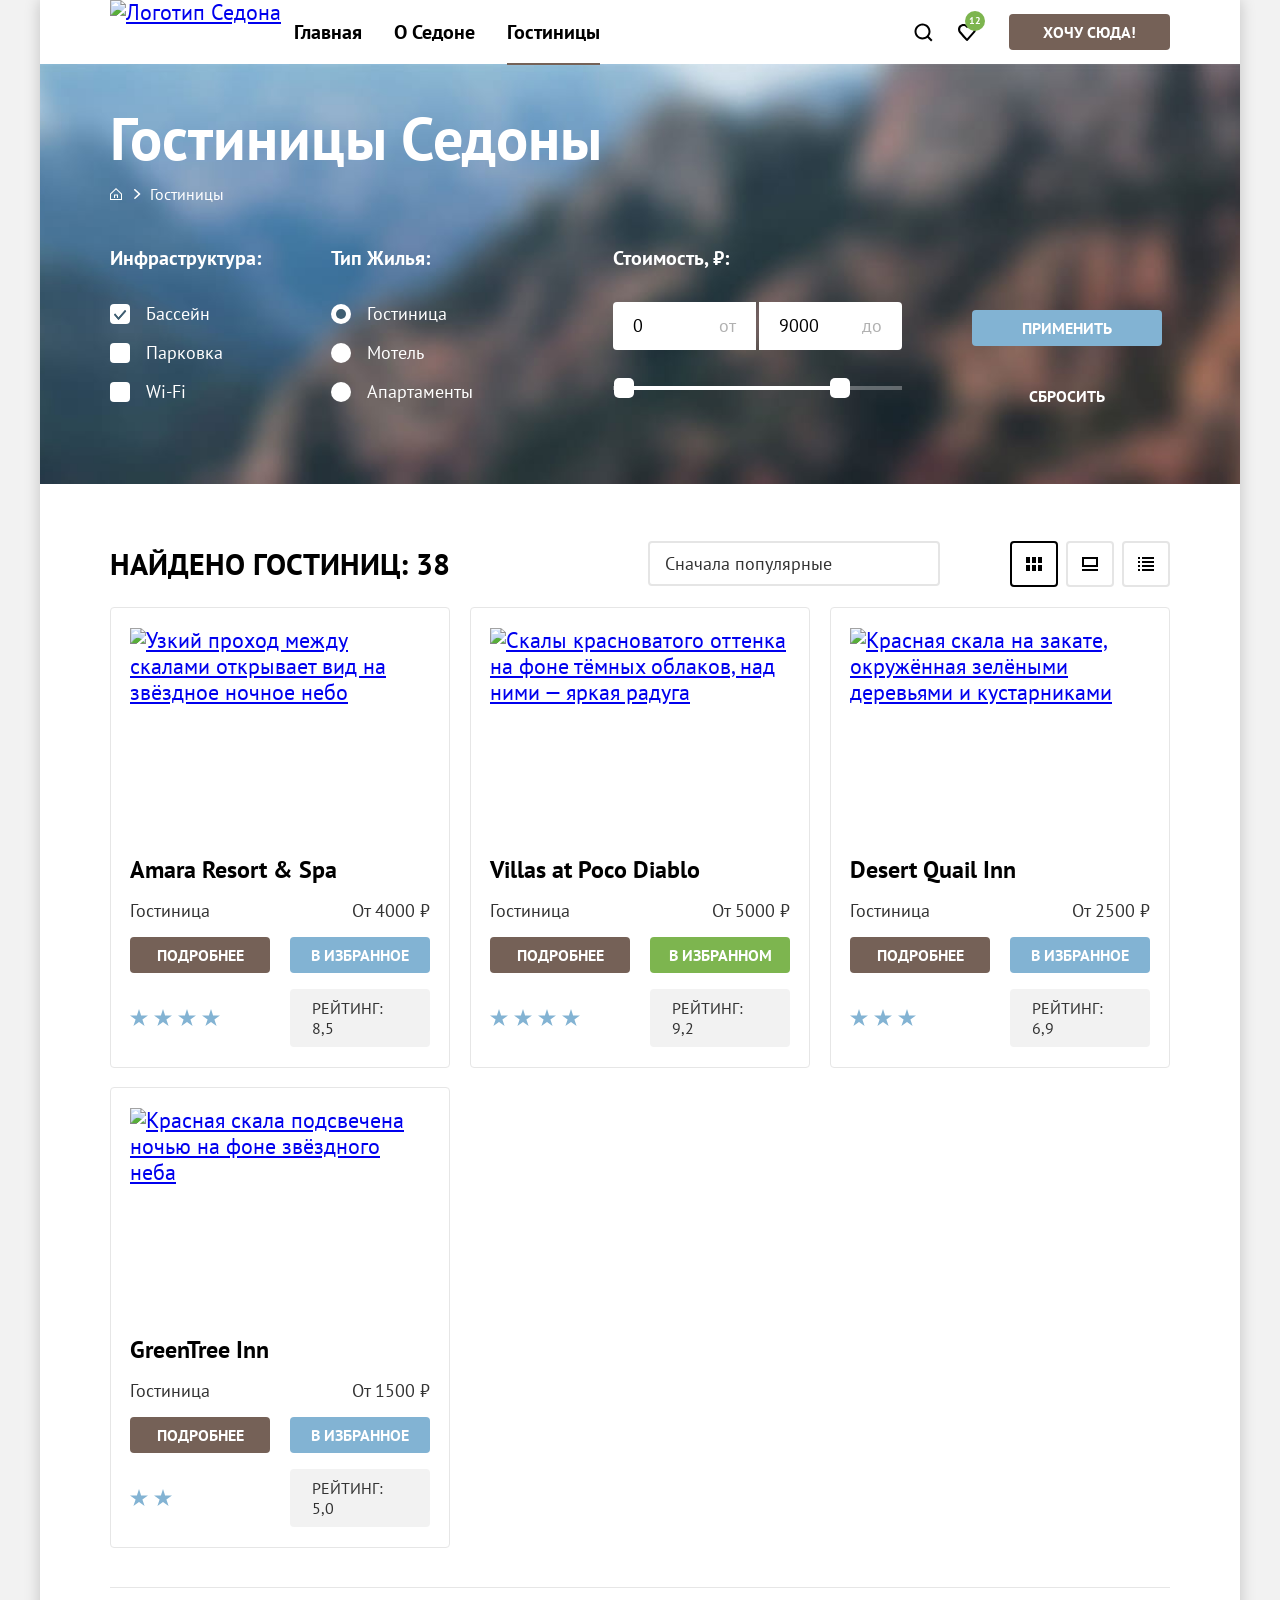
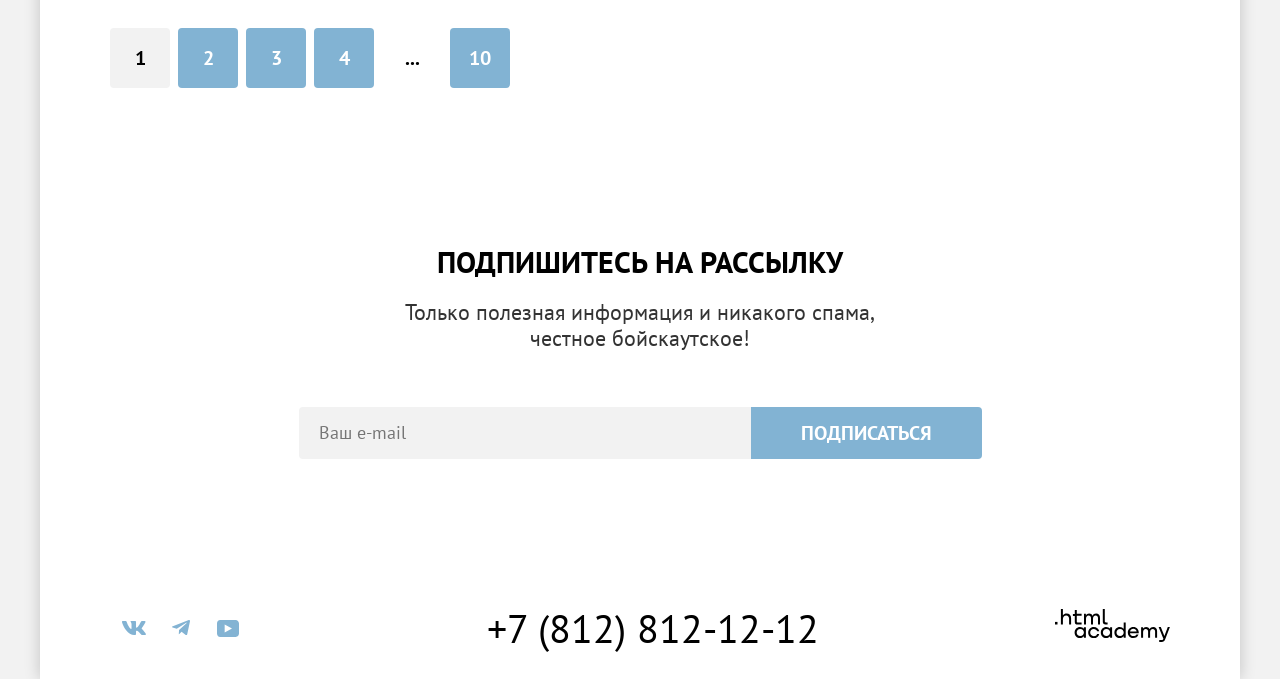
==== commit b080c62c: "Добавляет попапы, слайдеры, формы 9.19. Завершаем вёрстку всех компонентов" ====
--- a/catalog.html
+++ b/catalog.html
@@ -33,7 +33,7 @@
                 <svg class="navigation-icon" width="20" height="20" viewBox="0 0 20 20" fill="none"
                   xmlns="http://www.w3.org/2000/svg">
                   <path
-                    d="M19.5 18.0083L15.8 14.3287C16.8 13.0359 17.5 11.3453 17.5 9.4558C17.5 5.08011 13.9 1.5 9.5 1.5C5.1 1.5 1.5 5.17956 1.5 9.55525C1.5 13.9309 5.1 17.511 9.5 17.511C11.3 17.511 13 16.9144 14.4 15.8204L18.1 19.5L19.5 18.0083ZM9.5 15.5221C6.2 15.5221 3.5 12.837 3.5 9.55525C3.5 6.27348 6.2 3.5884 9.5 3.5884C12.8 3.5884 15.5 6.27348 15.5 9.55525C15.5 12.837 12.8 15.5221 9.5 15.5221Z"/>
+                    d="M19.5 18.0083L15.8 14.3287C16.8 13.0359 17.5 11.3453 17.5 9.4558C17.5 5.08011 13.9 1.5 9.5 1.5C5.1 1.5 1.5 5.17956 1.5 9.55525C1.5 13.9309 5.1 17.511 9.5 17.511C11.3 17.511 13 16.9144 14.4 15.8204L18.1 19.5L19.5 18.0083ZM9.5 15.5221C6.2 15.5221 3.5 12.837 3.5 9.55525C3.5 6.27348 6.2 3.5884 9.5 3.5884C12.8 3.5884 15.5 6.27348 15.5 9.55525C15.5 12.837 12.8 15.5221 9.5 15.5221Z" />
                 </svg>
                 <span class="visually-hidden">
                   Поиск
@@ -45,7 +45,7 @@
                 <svg class="navigation-icon" width="18" height="17" viewBox="0 0 18 17" fill="none"
                   xmlns="http://www.w3.org/2000/svg">
                   <path
-                    d="M8.9 17C8.6 17 8.3 16.9 8.1 16.6C2.7 10.5 1.4 9.1 1.1 8.7C0.4 7.8 0 6.6 0 5.4C0 2.4 2.4 0 5.5 0C6.8 0 8 0.5 9 1.3C10 0.5 11.3 0 12.5 0C15.5 0 18 2.4 18 5.4C18 6.7 17.5 7.9 16.7 8.8L9.7 16.7C9.5 16.9 9.3 17 8.9 17ZM2.9 7.5C3.2 7.9 6.4 11.5 9 14.4L15.2 7.4C15.7 6.9 15.9 6.2 15.9 5.4C15.9 3.6 14.4 2.1 12.6 2.1C11.6 2.1 10.6 2.6 9.9 3.4C9.6 3.7 9.3 3.8 9 3.8C8.7 3.8 8.4 3.6 8.2 3.4C7.5 2.6 6.5 2.1 5.5 2.1C3.7 2.1 2.2 3.6 2.2 5.4C2.1 6.3 2.5 7 2.9 7.5C2.8 7.5 2.8 7.5 2.9 7.5Z"/>
+                    d="M8.9 17C8.6 17 8.3 16.9 8.1 16.6C2.7 10.5 1.4 9.1 1.1 8.7C0.4 7.8 0 6.6 0 5.4C0 2.4 2.4 0 5.5 0C6.8 0 8 0.5 9 1.3C10 0.5 11.3 0 12.5 0C15.5 0 18 2.4 18 5.4C18 6.7 17.5 7.9 16.7 8.8L9.7 16.7C9.5 16.9 9.3 17 8.9 17ZM2.9 7.5C3.2 7.9 6.4 11.5 9 14.4L15.2 7.4C15.7 6.9 15.9 6.2 15.9 5.4C15.9 3.6 14.4 2.1 12.6 2.1C11.6 2.1 10.6 2.6 9.9 3.4C9.6 3.7 9.3 3.8 9 3.8C8.7 3.8 8.4 3.6 8.2 3.4C7.5 2.6 6.5 2.1 5.5 2.1C3.7 2.1 2.2 3.6 2.2 5.4C2.1 6.3 2.5 7 2.9 7.5C2.8 7.5 2.8 7.5 2.9 7.5Z" />
                 </svg>
                 <span class="visually-hidden">Отелей в избранном:</span>
                 <span class="navigation-count">12</span>
@@ -68,8 +68,8 @@
                   <span class="visually-hidden">Главная</span>
                   <svg class="breadcrumbs-home" width="12" height="12" viewBox="0 0 12 12" fill="none"
                     xmlns="http://www.w3.org/2000/svg">
-                    <path d="M6 0L0 5.80006V12.0001H12V5.80006L6 0ZM11 11.0001H1V6.20005L6 1.4L11 6.20005V11.0001Z"/>
-                    <path d="M4 10.0001H5V7.50005H7V10.0001H8V6.50005H4V10.0001Z"/>
+                    <path d="M6 0L0 5.80006V12.0001H12V5.80006L6 0ZM11 11.0001H1V6.20005L6 1.4L11 6.20005V11.0001Z" />
+                    <path d="M4 10.0001H5V7.50005H7V10.0001H8V6.50005H4V10.0001Z" />
                   </svg>
                 </a>
               </li>
@@ -88,20 +88,23 @@
                 <ul class="sorting-filter-list">
                   <li class="sorting-filter-item">
                     <label class="control">
-                      <input class="control-input" type="checkbox" name="swimming-pool" checked>
-                      Бассейн
-                    </label>
-                  </li>
-                  <li class="sorting-filter-item">
-                    <label class="control">
-                      <input class="control-input" type="checkbox" name="parking-space">
-                      Парковка
-                    </label>
-                  </li>
-                  <li class="sorting-filter-item">
-                    <label class="control">
-                      <input class="control-input" type="checkbox" name="wi-fi">
-                      Wi-Fi
+                      <input class="visually-hidden control-input" type="checkbox" name="swimming-pool" checked>
+                      <span class="control-mark"></span>
+                      <span class="control-label">Бассейн</span>
+                    </label>
+                  </li>
+                  <li class="sorting-filter-item">
+                    <label class="control">
+                      <input class="visually-hidden control-input" type="checkbox" name="parking-space">
+                      <span class="control-mark"></span>
+                      <span class="control-label">Парковка</span>
+                    </label>
+                  </li>
+                  <li class="sorting-filter-item">
+                    <label class="control">
+                      <input class="visually-hidden control-input" type="checkbox" name="wi-fi">
+                      <span class="control-mark"></span>
+                      <span class="control-label">Wi-Fi</span>
                     </label>
                   </li>
                 </ul>
@@ -112,17 +115,23 @@
                 <ul class="sorting-filter-list">
                   <li class="sorting-filter-item">
                     <label class="control">
-                      <input class="control-input" type="radio" name="type-of-housing" value="hotel" checked>Гостиница
-                    </label>
-                  </li>
-                  <li class="sorting-filter-item">
-                    <label class="control">
-                      <input class="control-input" type="radio" name="type-of-housing" value="motel">Мотель
-                    </label>
-                  </li>
-                  <li class="sorting-filter-item">
-                    <label class="control">
-                      <input class="control-input" type="radio" name="type-of-housing" value="apartment">Апартаменты
+                      <input class="visually-hidden control-input" type="radio" name="type-of-housing" value="hotel" checked>
+                      <span class="control-mark"></span>
+                      <span class="control-label">Гостиница</span>
+                    </label>
+                  </li>
+                  <li class="sorting-filter-item">
+                    <label class="control">
+                      <input class="visually-hidden control-input" type="radio" name="type-of-housing" value="motel">
+                      <span class="control-mark"></span>
+                      <span class="control-label">Мотель</span>
+                    </label>
+                  </li>
+                  <li class="sorting-filter-item">
+                    <label class="control">
+                      <input class="visually-hidden control-input" type="radio" name="type-of-housing" value="apartment">
+                      <span class="control-mark"></span>
+                      <span class="control-label">Апартаменты</span>
                     </label>
                   </li>
                 </ul>
@@ -131,8 +140,25 @@
               <fieldset class="sorting-filter-group sorting-filter-group-price">
                 <legend class="sorting-filter-title">Стоимость, <span>₽:</span></legend>
                 <div class="sorting-inputs">
-                  <input class="price-min" type="text" value="0">
-                  <input class="price-max" type="text" value="9000">
+                  <label class="sorting-label"><span class="label-price">от</span>
+                    <input class="range-input price-min" type="number" name="min-price" value="0">
+                  </label>
+                  <label class="sorting-label"><span class="label-price">до</span>
+                    <input class="range-input price-max" type="number" name="max-price" value="9000">
+                  </label>
+                </div>
+
+                <div class="range">
+                  <div class="range-scale">
+                    <div class="range-bar" style="left: 1px; width: 226px">
+                      <button class="range-toggle toggle-min">
+                        <span class="visually-hidden">Изменить минимальную цену</span>
+                      </button>
+                      <button class="range-toggle toggle-max">
+                        <span class="visually-hidden">Изменить максимальную цену</span>
+                      </button>
+                    </div>
+                  </div>
                 </div>
               </fieldset>
 
--- a/styles/styles.css
+++ b/styles/styles.css
@@ -79,13 +79,13 @@
 
 .button:focus-visible {
   background-color: #615048;
-  outline-offset: 3px;
+  outline: none;
 }
 
 @supports not selector(:focus-visible) {
   .button:focus {
     background-color: #615048;
-    outline-offset: 3px;
+    outline: none;
   }
 }
 
@@ -109,13 +109,13 @@
 
 .button-additional:focus-visible {
   background-color: #68a2ca;
-  outline-offset: 3px;
+  outline: none;
 }
 
 @supports not selector(:focus-visible) {
   .button-additional:focus {
     background-color: #68a2ca;
-    outline-offset: 3px;
+    outline: none;
   }
 }
 
@@ -145,7 +145,7 @@
   background: transparent;
   border: 3px solid #83b3d3;
   padding: 5px 47px;
-  outline-offset: 3px;
+  outline: none;
 }
 
 @supports not selector(:focus-visible) {
@@ -153,7 +153,7 @@
     background: transparent;
     border: 3px solid #83b3d3;
     padding: 5px 47px;
-    outline-offset: 3px;
+    outline: none;
   }
 }
 
@@ -188,7 +188,6 @@
 @supports not selector(:focus-visible) {
   .favorites-add:focus {
     background-color: #6c9e42;
-    outline-offset: 3px;
   }
 }
 
@@ -201,8 +200,6 @@
   background-color: #e5e5e5;
   pointer-events: none;
 }
-
-
 
 .page-headline {
   font-size: 30px;
@@ -639,7 +636,6 @@
 @supports not selector(:focus-visible) {
   .breadcrumbs-link:focus {
     color: #ffffff;
-    outline-offset: 3px;
   }
 }
 
@@ -720,9 +716,95 @@
   margin: 0;
 }
 
+.control {
+  position: relative;
+  display: block;
+  padding-left: 36px;
+}
+
+.control-mark {
+  position: absolute;
+  top: 2px;
+  left: 0;
+  width: 20px;
+  height: 20px;
+  background-color: #ffffff;
+  border-radius: 4px;
+}
+
+.control:hover .control-mark {
+  opacity: 0.6;
+}
+
+.control:hover .control-label {
+  color: rgba(255, 255, 255, 0.6);
+}
+
+.control-input:focus-visible + .control-mark {
+  outline: 3px solid #83b3d3;
+}
+
+@supports not selector(:focus-visible) {
+  .control-input:focus + .control-mark {
+    outline: 3px solid #83b3d3;
+  }
+}
+
+.control:active .control-mark {
+  opacity: 0.3;
+}
+
+.control:active .control-label {
+  color: rgba(255, 255, 255, 0.3);
+}
+
+.control-input[type="checkbox"]:checked + .control-mark::before,
+.control-input[type="checkbox"]:checked + .control-mark::after {
+  position: absolute;
+  bottom: 4px;
+  left: 4px;
+  width: 13px;
+  height: 10px;
+  background-image: url("../images/icons/icon-checked.svg");
+  content: "";
+}
+
+.control-input[type="radio"] + .control-mark {
+  border-radius: 50%;
+}
+
+.control-input[type="radio"]:checked + .control-mark::before {
+  position: absolute;
+  top: 5px;
+  left: 5px;
+  width: 10px;
+  height: 10px;
+  background-color: #3f5e72;
+  border-radius: 50%;
+  content: "";
+}
+
+
 .sorting-inputs {
-  display: flex;
-  gap: 0 1px;
+  font-family: inherit;
+  display: flex;
+  gap: 0 3px;
+  margin-bottom: 36px;
+}
+
+.sorting-label {
+  position: relative;
+}
+
+.label-price {
+  position: absolute;
+  color: #000000;
+  right: 20px;
+  bottom: 12px;
+  font-weight: 400;
+  font-size: 18px;
+  line-height: 133%;
+  opacity: 0.3;
 }
 
 .price-min {
@@ -733,7 +815,7 @@
   border-radius: 0 4px 4px 0;
 }
 
-.sorting-inputs input {
+.range-input {
   font-family: inherit;
   font-weight: 400;
   font-size: 18px;
@@ -744,6 +826,77 @@
   border: none;
   box-sizing: border-box;
 }
+
+.range-input::-webkit-outer-spin-button,
+.range-input::-webkit-inner-spin-button {
+  appearance: none;
+}
+
+.range-input:focus-visible {
+  outline: 3px solid #83b3d3;
+}
+
+@supports not selector(:focus-visible) {
+  .range-input:focus {
+    outline: 3px solid #83b3d3;
+  }
+}
+
+/* range */
+.range-scale {
+  position: relative;
+  height: 4px;
+  background-color: rgba(255, 255, 255, 0.3);
+}
+
+.range-bar {
+  position: absolute;
+  height: 4px;
+  background-color: #ffffff;
+}
+
+.range-toggle {
+  position: absolute;
+  width: 20px;
+  height: 20px;
+  background: #ffffff;
+  border: none;
+  border-radius: 5px;
+  cursor: pointer;
+  box-sizing: border-box;
+}
+
+.range-toggle:hover {
+  box-shadow: 0 4px 10px 0 rgba(0, 0, 0, 0.25);
+}
+
+.range-toggle:focus-visible {
+  box-shadow: 0 4px 10px 0 rgba(0, 0, 0, 0.25);
+  outline: 3px solid #83b3d3;
+}
+
+@supports not selector(:focus-visible) {
+  .range-toggle:focus {
+    box-shadow: 0 4px 10px 0 rgba(0, 0, 0, 0.25);
+    outline: 3px solid #83b3d3;
+  }
+}
+
+.range-toggle:active {
+  border: 2px solid #83b3d3;
+  box-shadow: 0 7px 15px 0 rgba(0, 0, 0, 0.4);
+}
+
+.toggle-min {
+  top: -8px;
+  left: 0;
+}
+
+.toggle-max {
+  top: -8px;
+  right: -10px;
+}
+
 
 .select-control {
   position: relative;
@@ -761,14 +914,24 @@
 
   background: url("../images/icons/icon-arrow.svg") no-repeat right 15px center;
   cursor: pointer;
+  margin-right: 70px;
+  margin-left: auto;
 }
 
 .select-control:hover {
   border-color: #68a2ca;
 }
 
-.select-control:focus {
+.select-control:focus-visible {
   border-color: #68a2ca;
+  outline-offset: 3px;
+}
+
+@supports not selector(:focus-visible) {
+  .select-control:focus {
+    border-color: #68a2ca;
+    outline-offset: 3px;
+  }
 }
 
 .select-control:disabled {
@@ -1220,3 +1383,309 @@
 .footer-copyright-link:active .footer-copyright-icon {
   fill: rgba(117, 97, 87, 0.3);
 }
+
+/* modal */
+
+.modal-container {
+  display: none;
+  position: fixed;
+  top: 0;
+  left: 0;
+  /* display: flex; */
+  width: 100%;
+  height: 100%;
+  background-color: rgba(242, 242, 242, 0.8);
+}
+
+.modal {
+  position: relative;
+  margin: auto;
+  padding: 64px 70px;
+  background-color: #ffffff;
+  box-shadow: 0 25px 50px 0 rgba(0, 0, 0, 0.15);
+  border-radius: 30px;
+}
+
+.modal-close-button {
+  position: absolute;
+  padding: 0;
+  top: 64px;
+  right: 52px;
+  width: 53px;
+  height: 53px;
+  border-radius: 100%;
+  background-color: #f2f2f2;
+  border: none;
+  cursor: pointer;
+  background-image: url("../images/icons/icon-close.svg");
+  background-repeat: no-repeat;
+  background-position: center;
+}
+
+.modal-close-button:hover {
+  background-color: #e6e6e6;
+}
+
+.modal-close-button:focus-visible {
+  outline: 3px solid #83b3d3;
+  background-color: #e6e6e6;
+}
+
+@supports not selector(:focus-visible) {
+  .modal-close-button:focus {
+    outline: 3px solid #83b3d3;
+    background-color: #e6e6e6;
+  }
+}
+
+.modal-close-button:active {
+  background-color: #e6e6e6;
+  background-image: url("../images/icons/icon-close-active.svg");
+}
+
+.modal-search {
+  width: 577px;
+}
+
+.modal-title {
+  margin: 0;
+  margin-bottom: 64px;
+  font-family: "PT Sans", "Arial", sans-serif;
+  font-weight: 700;
+  font-size: 30px;
+  line-height: 120%;
+  text-transform: uppercase;
+  color: #000000;
+}
+
+.modal-form {
+  display: grid;
+  grid-template-columns: 137px 110px auto 111px;
+  align-items: center;
+  gap: 48px 0;
+}
+
+.modal-label-check-in,
+.modal-label-check-out,
+.modal-label-adult {
+  grid-column: 1/2;
+}
+
+.modal-label-container {
+  margin-right: 46px;
+  margin-left: auto;
+}
+
+/* .modal-info {
+  margin-left: 10px;
+  display: inline-block;
+  vertical-align: middle;
+  width: 26px;
+  height: 26px;
+  border-radius: 50%;
+  background: url("../images/icons/icon-info.svg") no-repeat center center;
+  background-color: #83b3d3;
+} */
+
+.tooltip {
+  display: none;
+  position: absolute;
+  margin-top: 4px;
+  margin-left: 2px;
+
+}
+
+.tooltip-toggle {
+  border: none;
+  background-color: #83b3d3;
+  padding: 0;
+  margin: 0;
+  display: block;
+  border-radius: 50%;
+  width: 26px;
+  height: 26px;
+}
+
+.tooltip-text {
+  background-color: #333333;
+  color: #ffffff;
+  font-size: 16px;
+  line-height: 125%;
+  font-weight: 400;
+  text-transform: none;
+  padding: 15px 18px 18px 22px;
+  display: block;
+  border-radius: 10px;
+  width: 216px;
+}
+
+.container-check-in,
+.container-check-out {
+  grid-column: 2/-1;
+}
+
+.modal-input-check-in,
+.modal-input-check-out {
+  width: 100%;
+  box-sizing: border-box;
+  padding: 12px 20px
+}
+
+.container-adult {
+  grid-column: 2/3;
+}
+
+.container-child {
+  grid-column: 4/5;
+}
+
+.modal-input-info {
+  position: absolute;
+  font-weight: 400;
+  font-size: 16px;
+  line-height: 131%;
+  color: #333333;
+  padding: 0;
+  margin: 0;
+  bottom: -25px;
+  left: 20px;
+}
+
+.modal-input-info-error {
+  color: #ff5757;
+}
+
+.modal-input-container {
+  position: relative;
+}
+
+.modal-input-adult,
+.modal-input-child {
+  box-sizing: border-box;
+  width: 111px;
+  text-align: center;
+  padding: 12px 40px;
+}
+
+.modal-button {
+  grid-column: 1/-1;
+}
+
+.modal-label {
+  font-family: "PT Sans", "Arial", sans-serif;
+  font-weight: 700;
+  font-size: 20px;
+  line-height: 120%;
+  text-transform: capitalize;
+  color: #000000;
+}
+
+.modal-input {
+  position: relative;
+  font-family: inherit;
+  font-weight: 700;
+  font-size: 18px;
+  line-height: 133%;
+  color: #000000;
+  border: none;
+
+  border-radius: 4px;
+  cursor: pointer;
+  appearance: none;
+  background-color: #f2f2f2;
+  box-sizing: border-box;
+}
+
+.modal-form input[type="date"] {
+  background: url("../images/icons/icon-calendar.svg") no-repeat right 15px center;
+  background-color: #f2f2f2;
+}
+
+.modal-form .modal-input:hover {
+  background-color: #e5e5e5;
+  outline: none;
+}
+
+.modal-form .modal-input:focus-visible {
+  background-color: #e5e5e5;
+  outline: 3px solid #83b3d3;
+}
+
+@supports not selector(:focus-visible) {
+  .modal-form .modal-input:focus {
+    background-color: #e5e5e5;
+    outline: 3px solid #83b3d3;
+  }
+}
+
+.modal-form .modal-input:active {
+  background-color: #f2f2f2;
+  outline: none;
+}
+
+.modal-form input[type="date"]::-webkit-calendar-picker-indicator {
+  opacity: 0;
+}
+
+.modal-form input[type="number"]::-webkit-outer-spin-button,
+.modal-form input[type="number"]::-webkit-inner-spin-button {
+  -webkit-appearance: none;
+  margin: 0;
+}
+
+.minus,
+.plus {
+  position: absolute;
+  width: 20px;
+  height: 20px;
+  border-radius: 4px;
+  border: none;
+  cursor: pointer;
+  opacity: 0.3;
+}
+
+.minus {
+  background: url(../images/icons/icon-minus.svg) no-repeat center center;
+  top: 14px;
+  left: 10px;
+}
+
+.plus {
+  background: url(../images/icons/icon-plus.svg) no-repeat center center;
+  top: 14px;
+  right: 10px;
+}
+
+.minus:hover,
+.plus:hover {
+  opacity: 1;
+}
+
+.minus:focus-visible {
+  outline: 3px solid #83b3d3;
+  opacity: 1;
+}
+
+@supports not selector(:focus-visible) {
+  .minus:focus {
+    outline: 3px solid #83b3d3;
+    opacity: 1;
+  }
+}
+
+.plus:focus-visible {
+  outline: 3px solid #83b3d3;
+  opacity: 1;
+}
+
+@supports not selector(:focus-visible) {
+  .plus:focus {
+    outline: 3px solid #83b3d3;
+    opacity: 1;
+  }
+}
+
+.minus:active,
+.plus:active {
+  opacity: 0.2;
+}
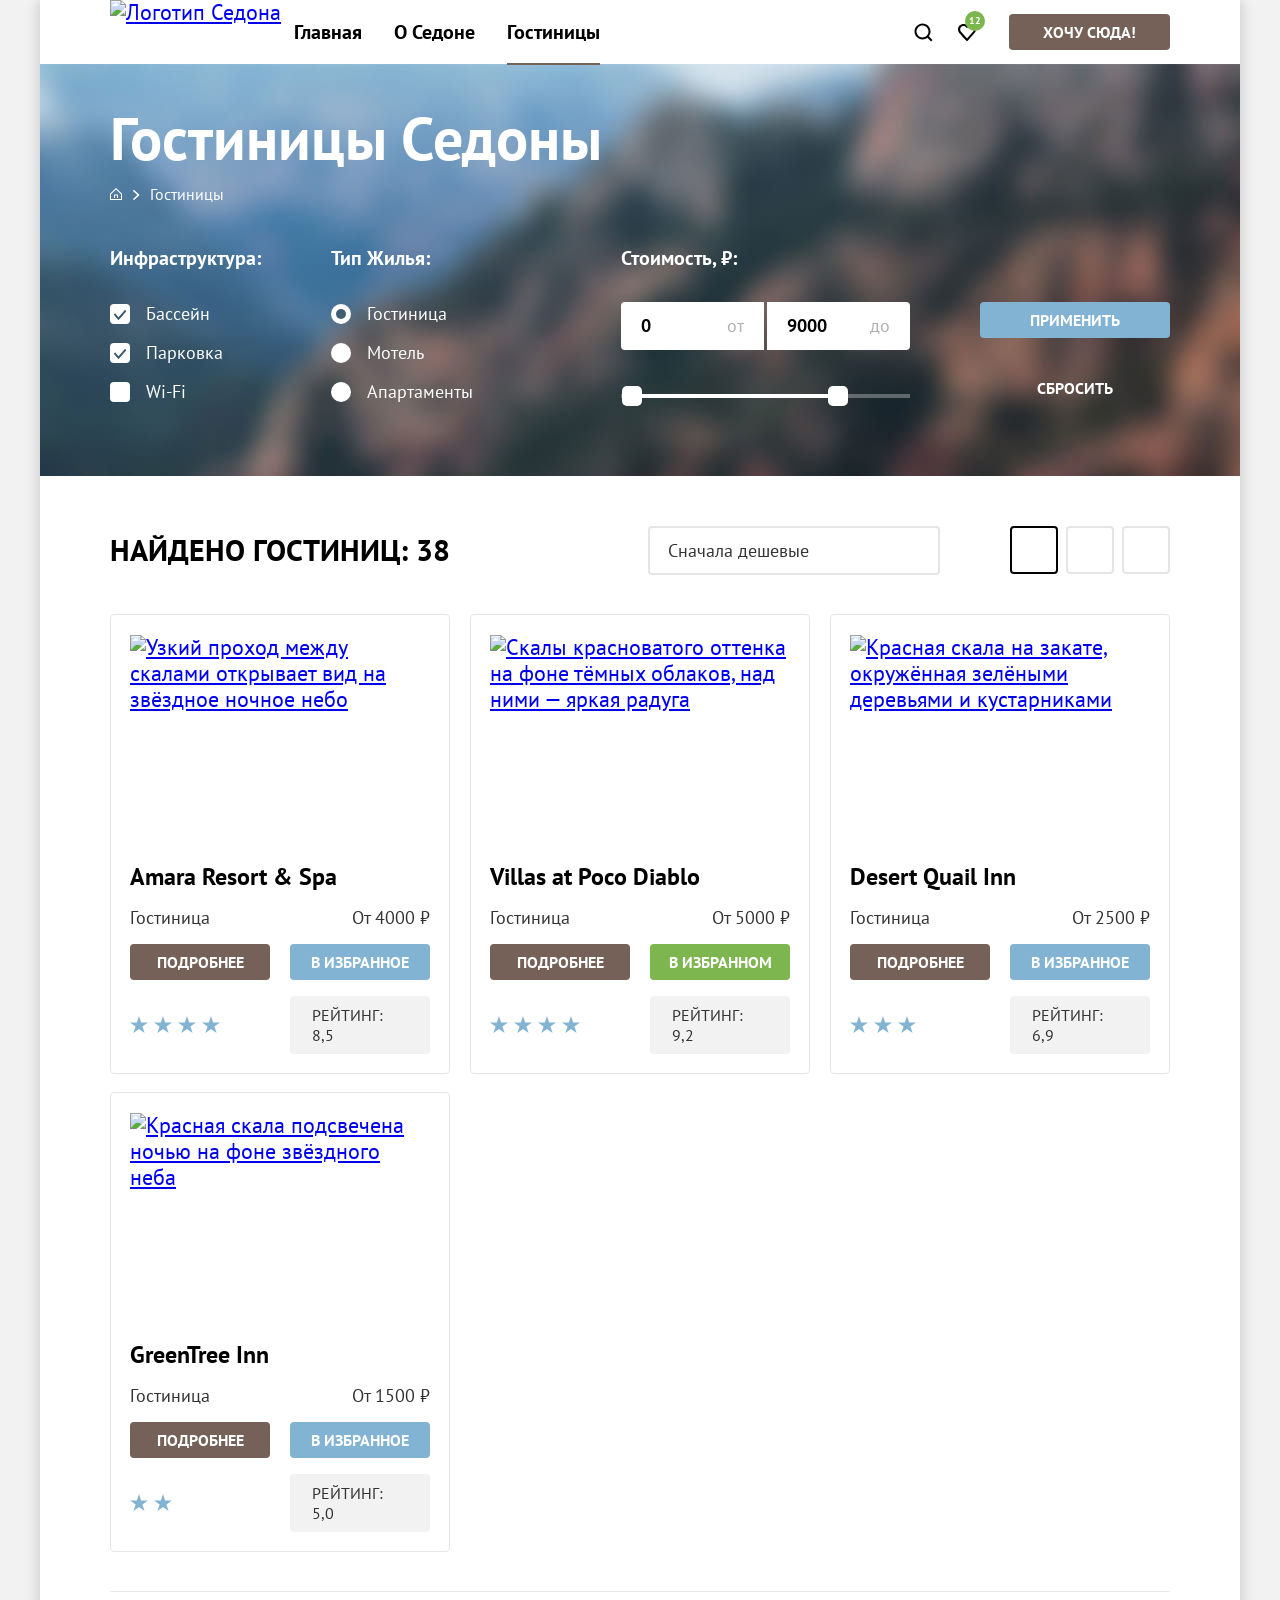
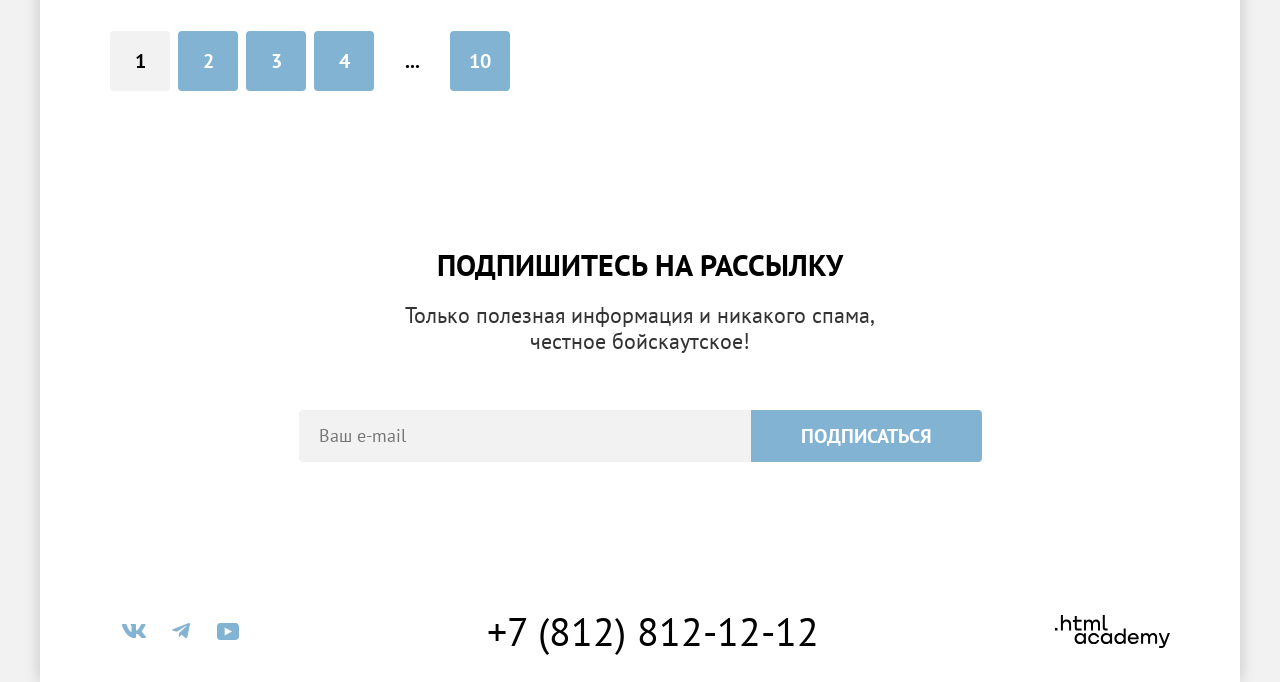
==== commit d59757fc: "Исправляет все по критериям 10.16. Автоматическая проверка проекта" ====
--- a/catalog.html
+++ b/catalog.html
@@ -5,12 +5,13 @@
     <meta charset="utf-8">
     <title>Гостиницы</title>
     <link rel="stylesheet" href="styles/styles.css">
+    <link rel="icon" sizes="32x32" href="favicon.ico">
   </head>
 
   <body>
     <div class="container">
 
-      <header class="header-main">
+      <header class="header-main" data-test="header">
         <a class="header-logo-link" href="index.html" aria-current="page">
           <img class="logo" src="images/logo-sedona.svg" width="140" height="70" alt="Логотип Седона">
         </a>
@@ -24,7 +25,7 @@
               <a class="navigation-link" href="#">О Седоне</a>
             </li>
             <li class="navigation-item">
-              <a class="navigation-link navigation-link-current" href="catalog.html">Гостиницы</a>
+              <a class="navigation-link navigation-link-current" href="#">Гостиницы</a>
             </li>
           </ul>
           <ul class="navigation-list navigation-user">
@@ -35,9 +36,7 @@
                   <path
                     d="M19.5 18.0083L15.8 14.3287C16.8 13.0359 17.5 11.3453 17.5 9.4558C17.5 5.08011 13.9 1.5 9.5 1.5C5.1 1.5 1.5 5.17956 1.5 9.55525C1.5 13.9309 5.1 17.511 9.5 17.511C11.3 17.511 13 16.9144 14.4 15.8204L18.1 19.5L19.5 18.0083ZM9.5 15.5221C6.2 15.5221 3.5 12.837 3.5 9.55525C3.5 6.27348 6.2 3.5884 9.5 3.5884C12.8 3.5884 15.5 6.27348 15.5 9.55525C15.5 12.837 12.8 15.5221 9.5 15.5221Z" />
                 </svg>
-                <span class="visually-hidden">
-                  Поиск
-                </span>
+                <span class="visually-hidden">Поиск</span>
               </a>
             </li>
             <li class="navigation-item">
@@ -58,14 +57,14 @@
         </nav>
       </header>
 
-      <main class="main-inner">
+      <main class="main-inner" data-test="main">
         <div class="filter-container">
           <header class="inner-header">
             <h1 class="inner-header-title">Гостиницы Седоны</h1>
             <ul class="breadcrumbs-list">
               <li class="breadcrumbs-item">
                 <a class="breadcrumbs-link breadcrumbs-link-icon" href="index.html">
-                  <span class="visually-hidden">Главная</span>
+                  <span class="visually-hidden">Главная страница</span>
                   <svg class="breadcrumbs-home" width="12" height="12" viewBox="0 0 12 12" fill="none"
                     xmlns="http://www.w3.org/2000/svg">
                     <path d="M6 0L0 5.80006V12.0001H12V5.80006L6 0ZM11 11.0001H1V6.20005L6 1.4L11 6.20005V11.0001Z" />
@@ -79,7 +78,7 @@
             </ul>
           </header>
 
-          <section class="sorting-hotels">
+          <section class="sorting-hotels" data-test="filter">
             <h2 class="visually-hidden">Фильтры для поиска гостиниц</h2>
             <form class="sorting-filter" action="https://echo.htmlacademy.ru/" method="get">
 
@@ -95,7 +94,7 @@
                   </li>
                   <li class="sorting-filter-item">
                     <label class="control">
-                      <input class="visually-hidden control-input" type="checkbox" name="parking-space">
+                      <input class="visually-hidden control-input" type="checkbox" name="parking-space" checked>
                       <span class="control-mark"></span>
                       <span class="control-label">Парковка</span>
                     </label>
@@ -115,7 +114,8 @@
                 <ul class="sorting-filter-list">
                   <li class="sorting-filter-item">
                     <label class="control">
-                      <input class="visually-hidden control-input" type="radio" name="type-of-housing" value="hotel" checked>
+                      <input class="visually-hidden control-input" type="radio" name="type-of-housing" value="hotel"
+                        checked>
                       <span class="control-mark"></span>
                       <span class="control-label">Гостиница</span>
                     </label>
@@ -129,7 +129,8 @@
                   </li>
                   <li class="sorting-filter-item">
                     <label class="control">
-                      <input class="visually-hidden control-input" type="radio" name="type-of-housing" value="apartment">
+                      <input class="visually-hidden control-input" type="radio" name="type-of-housing"
+                        value="apartment">
                       <span class="control-mark"></span>
                       <span class="control-label">Апартаменты</span>
                     </label>
@@ -150,11 +151,11 @@
 
                 <div class="range">
                   <div class="range-scale">
-                    <div class="range-bar" style="left: 1px; width: 226px">
-                      <button class="range-toggle toggle-min">
+                    <div class="range-bar" style="left: 1px; width: 216px">
+                      <button class="range-toggle toggle-min" type="button">
                         <span class="visually-hidden">Изменить минимальную цену</span>
                       </button>
-                      <button class="range-toggle toggle-max">
+                      <button class="range-toggle toggle-max" type="button">
                         <span class="visually-hidden">Изменить максимальную цену</span>
                       </button>
                     </div>
@@ -171,73 +172,30 @@
           </section>
         </div>
 
-        <section class="catalog">
+        <section class="catalog" data-test="catalog">
           <div class="catalog-nav">
             <h2 class="sorting-title">Найдено гостиниц: 38</h2>
             <select class="select-control" aria-label="Сортировка">
               <option value="popular">Сначала популярные</option>
-              <option value="cheap">Сначала дешевые</option>
+              <option value="cheap" selected>Сначала дешевые</option>
               <option value="expensive">Сначала дорогие</option>
             </select>
 
 
             <ul class="sort">
               <li class="sort-item">
-                <a class="sort-link sort-link-current" href="catalog.html?view=tile">
+                <a class="sort-link sort-link-card sort-link-current" href="catalog.html?view=tile">
                   <span class="visually-hidden">Показать карточки</span>
-                  <svg width="16" height="14" viewBox="0 0 16 14" fill="none" xmlns="http://www.w3.org/2000/svg">
-                    <g clip-path="url(#clip0_139205_169)">
-                      <path d="M4 0H0V6H4V0Z" fill="black" />
-                      <path d="M16 0H12V6H16V0Z" fill="black" />
-                      <path d="M10 0H6V6H10V0Z" fill="black" />
-                      <path d="M4 8H0V14H4V8Z" fill="black" />
-                      <path d="M16 8H12V14H16V8Z" fill="black" />
-                      <path d="M10 8H6V14H10V8Z" fill="black" />
-                    </g>
-                    <defs>
-                      <clipPath id="clip0_139205_169">
-                        <rect width="16" height="14" fill="white" />
-                      </clipPath>
-                    </defs>
-                  </svg>
                 </a>
               </li>
               <li class="sort-item">
-                <a class="sort-link" href="catalog.html?view=card">
+                <a class="sort-link sort-link-desc" href="catalog.html?view=card">
                   <span class="visually-hidden">Показать карточки с описанием</span>
-                  <svg width="16" height="14" viewBox="0 0 16 14" fill="none" xmlns="http://www.w3.org/2000/svg">
-                    <g clip-path="url(#clip0_139205_273)">
-                      <path d="M16 12H0V14H16V12Z" fill="black" />
-                      <path d="M14 2V8H2V2H14ZM16 0H0V10H16V0Z" fill="black" />
-                    </g>
-                    <defs>
-                      <clipPath id="clip0_139205_273">
-                        <rect width="16" height="14" fill="white" />
-                      </clipPath>
-                    </defs>
-                  </svg>
                 </a>
               </li>
               <li class="sort-item">
-                <a class="sort-link" href="catalog.html?view=list">
-                  <span class="visually-hidden">Показать список</span>
-                  <svg width="16" height="14" viewBox="0 0 16 14" fill="none" xmlns="http://www.w3.org/2000/svg">
-                    <g clip-path="url(#clip0_139205_292)">
-                      <path d="M2 0H0V2H2V0Z" fill="black" />
-                      <path d="M16 0H4V2H16V0Z" fill="black" />
-                      <path d="M2 4H0V6H2V4Z" fill="black" />
-                      <path d="M16 4H4V6H16V4Z" fill="black" />
-                      <path d="M2 8H0V10H2V8Z" fill="black" />
-                      <path d="M16 8H4V10H16V8Z" fill="black" />
-                      <path d="M2 12H0V14H2V12Z" fill="black" />
-                      <path d="M16 12H4V14H16V12Z" fill="black" />
-                    </g>
-                    <defs>
-                      <clipPath id="clip0_139205_292">
-                        <rect width="16" height="14" fill="white" />
-                      </clipPath>
-                    </defs>
-                  </svg>
+                <a class="sort-link sort-link-list" href="catalog.html?view=list">
+                  <span class="visually-hidden">Показать карточки списком</span>
                 </a>
               </li>
             </ul>
@@ -333,7 +291,7 @@
 
         </section>
 
-        <section class="subscription">
+        <section class="subscription" data-test="subscribe">
           <h2 class="subscription-title page-headline">Подпишитесь на рассылку</h2>
           <p class="subscription-description page-desc">Только полезная информация и никакого спама,<br> честное
             бойскаутское!</p>
@@ -347,13 +305,13 @@
 
       </main>
 
-      <footer class="main-footer">
+      <footer class="main-footer" data-test="footer">
 
         <section class="footer-social">
           <h2 class="visually-hidden">Социальные сети</h2>
           <ul class="social-list">
             <li class="social-item">
-              <a class="social-link" href="#">
+              <a class="social-link" href="https://vk.com/htmlacademy">
                 <svg class="social-icon" width="24" height="14" viewBox="0 0 24 14" fill="none"
                   xmlns="http://www.w3.org/2000/svg">
                   <path fill-rule="evenodd" clip-rule="evenodd"
@@ -363,7 +321,7 @@
               </a>
             </li>
             <li class="social-item">
-              <a class="social-link" href="#">
+              <a class="social-link" href="https://t.me/htmlacademy">
                 <svg class="social-icon" width="18" height="16" viewBox="0 0 18 16" fill="none"
                   xmlns="http://www.w3.org/2000/svg">
                   <path
@@ -373,7 +331,7 @@
               </a>
             </li>
             <li class="social-item">
-              <a class="social-link" href="#">
+              <a class="social-link" href="https://www.youtube.com/user/htmlacademyru">
                 <svg class="social-icon" width="22" height="17" viewBox="0 0 22 17" fill="none"
                   xmlns="http://www.w3.org/2000/svg">
                   <path
@@ -394,7 +352,7 @@
 
         <section class="footer-copyright">
           <h2 class="visually-hidden">Правообладатель</h2>
-          <a class="footer-copyright-link" href="#">
+          <a class="footer-copyright-link" href="https://htmlacademy.ru/intensive/htmlcss">
             <svg class="footer-copyright-icon" width="115" height="33" viewBox="0 0 115 33" fill="none"
               xmlns="http://www.w3.org/2000/svg">
               <path d="M0 12.9V15.5H2.5V12.9H0Z" />
@@ -425,7 +383,65 @@
         </section>
 
       </footer>
+
+      <div class="modal-container modal-container-close">
+        <div class="modal modal-search">
+          <button class="modal-close-button" type="button"><span class="visually-hidden">Закрыть модальное
+              окно</span></button>
+          <section class="modal-content">
+            <h2 class="modal-title">Поиск гостиницы в Седоне</h2>
+            <form class="modal-form" action="https://echo.htmlacademy.ru/" method="post">
+              <label class="modal-label modal-label-check-in" for="check-in">Дата заезда:</label>
+              <div class="modal-input-container container-check-in">
+                <input class="modal-input modal-input-check-in" type="text" id="check-in" name="check-in"
+                  value="27 апреля 2020" placeholder="Укажите дату" required>
+                <p class="modal-input-info modal-input-info-error">Мы не можем отправить вас в прошлое.</p>
+              </div>
+              <label class="modal-label modal-label-check-out" for="check-out">Дата выезда:</label>
+              <div class="modal-input-container container-check-out">
+                <input class="modal-input modal-input-check-out" type="text" id="check-out" name="check-out"
+                  value="1 сентября 2021" placeholder="Укажите дату" required>
+                <p class="modal-input-info">На эти даты есть свободные номера. Пока есть.</p>
+              </div>
+              <label class="modal-label modal-label-adult" for="adult">Взрослые:</label>
+              <div class="modal-input-container container-adult">
+                <input class="modal-input modal-input-adult" type="number" id="adult" name="adult" value="2" required>
+                <button class="minus" type="button"><span class="visually-hidden">Убавить количество
+                    взрослых</span></button>
+                <button class="plus" type="button"><span class="visually-hidden">Добавить количество
+                    взрослых</span></button>
+              </div>
+              <div class="modal-label-container">
+                <label class="modal-label modal-label-child" for="child">Дети:</label>
+                <span class="modal-info tooltip">
+                  <button class="tooltip-toggle" type="button" aria-labelledby="tooltip-label-date">
+                    <svg class="tooltip-icon" width="20" height="20" viewBox="0 0 20 20" fill="none"
+                      xmlns="http://www.w3.org/2000/svg">
+                      <path fill-rule="evenodd" clip-rule="evenodd" d="M9 4H11V6H9V4ZM11 16H9V7H11V16Z" fill="white" />
+                    </svg>
+                  </button>
+                  <span class="tooltip-text" role="tooltip" id="tooltip-label-date">Укажите количество детей, которые
+                    будут с вами, возраст которых от 6 до 18 лет. Дети до 6 лет размещаются бесплатно.</span>
+                </span>
+              </div>
+              <div class="modal-input-container container-child">
+                <input class="modal-input modal-input-child" type="number" id="child" name="child" value="2" required>
+                <button class="minus" type="button"><span class="visually-hidden">Убавить количество
+                    детей</span></button>
+                <button class="plus" type="button"><span class="visually-hidden">Добавить количество
+                    детей</span></button>
+              </div>
+              <button class="modal-button button button-additional" type="submit">Найти</button>
+            </form>
+
+          </section>
+        </div>
+      </div>
+
     </div>
+
+
+
   </body>
 
 </html>
--- a/styles/styles.css
+++ b/styles/styles.css
@@ -20,6 +20,7 @@
 
 body {
   height: 100%;
+  min-width: 1200px;
 
   margin: 0;
 
@@ -32,6 +33,13 @@
   background-color: #f2f2f2;
 }
 
+img {
+  max-width: 100%;
+  height: auto;
+  object-fit: contain;
+}
+
+/* general properties */
 .visually-hidden {
   position: absolute;
   width: 1px;
@@ -48,207 +56,230 @@
 .container {
   display: flex;
   flex-direction: column;
-
   min-height: 100%;
   width: 1200px;
   margin: 0 auto;
+
   background-color: #ffffff;
   box-shadow: 0 0 15px 0 rgba(0, 0, 0, 0.2);
 }
 
-/* button */
-.button {
-  font-family: inherit;
-  font-size: 20px;
-  line-height: 36px;
-  font-weight: 700;
+.page-headline {
+  margin: 0;
   text-align: center;
-  color: #ffffff;
-  background-color: #756157;
-  text-decoration: none;
-  text-transform: uppercase;
-  border: none;
-  border-radius: 4px;
-  padding: 8px 50px;
-  cursor: pointer;
-}
-
-.button:hover {
-  background-color: #615048;
-}
-
-.button:focus-visible {
-  background-color: #615048;
-  outline: none;
-}
-
-@supports not selector(:focus-visible) {
-  .button:focus {
-    background-color: #615048;
-    outline: none;
-  }
-}
-
-.button:active {
-  background-color: #756157;
-  color: rgba(255, 255, 255, 0.3);
-}
-
-.button:disabled {
-  background-color: #e5e5e5;
-  pointer-events: none;
-}
-
-.button-additional {
-  background-color: #82b3d3;
-}
-
-.button-additional:hover {
-  background-color: #68a2ca;
-}
-
-.button-additional:focus-visible {
-  background-color: #68a2ca;
-  outline: none;
-}
-
-@supports not selector(:focus-visible) {
-  .button-additional:focus {
-    background-color: #68a2ca;
-    outline: none;
-  }
-}
-
-.button-additional:active {
-  background-color: #82b3d3;
-  color: rgba(255, 255, 255, 0.3);
-}
-
-.button-additional:disabled {
-  background-color: #e5e5e5;
-  pointer-events: none;
-}
-
-.button-reset {
-  background: transparent;
-  border: 0;
-}
-
-.button-reset:active {
-  background: transparent;
-  color: rgba(255, 255, 255, 0.3);
-  border: 0;
-  padding: 8px 50px;
-}
-
-.button-reset:focus-visible {
-  background: transparent;
-  border: 3px solid #83b3d3;
-  padding: 5px 47px;
-  outline: none;
-}
-
-@supports not selector(:focus-visible) {
-  .button-reset:focus {
-    background: transparent;
-    border: 3px solid #83b3d3;
-    padding: 5px 47px;
-    outline: none;
-  }
-}
-
-.button-reset:hover {
-  background: transparent;
-  border: 0;
-  opacity: 0.6;
-  padding: 8px 50px;
-}
-
-.button-reset:disabled {
-  background: transparent;
-  border: 0;
-  opacity: 0.1;
-  padding: 8px 50px;
-  pointer-events: none;
-}
-
-.favorites-add {
-  background-color: #7dB54f;
-}
-
-.favorites-add:hover {
-  background-color: #6c9e42;
-}
-
-.favorites-add:focus-visible {
-  background-color: #6c9e42;
-  outline-offset: 3px;
-}
-
-@supports not selector(:focus-visible) {
-  .favorites-add:focus {
-    background-color: #6c9e42;
-  }
-}
-
-.favorites-add:active {
-  background-color: #7db54f;
-  color: rgba(255, 255, 255, 0.3);
-}
-
-.favorites-add:disabled {
-  background-color: #e5e5e5;
-  pointer-events: none;
-}
-
-.page-headline {
+
   font-size: 30px;
   line-height: 36px;
   font-weight: 700;
   color: #000000;
+  text-transform: uppercase;
+}
+
+.page-desc {
+  margin: 0;
   text-align: center;
-  text-transform: uppercase;
-  margin: 0;
-}
-
-.page-desc {
-  text-align: center;
-  margin: 0;
 }
 
 .page-subtitle {
+  margin: 0;
+
   font-size: 24px;
   line-height: 117%;
   font-weight: 700;
   color: #000000;
   text-transform: uppercase;
-  margin: 0;
 }
 
 .page-other-color {
   color: #ffffff;
 }
 
+/* button */
+.button {
+  padding: 8px 50px;
+  text-align: center;
+
+  font-family: inherit;
+  font-size: 20px;
+  line-height: 36px;
+  font-weight: 700;
+  color: #ffffff;
+  text-decoration: none;
+  text-transform: uppercase;
+
+  background-color: #756157;
+  border: none;
+  border-radius: 4px;
+
+  cursor: pointer;
+}
+
+.button:hover {
+  background-color: #615048;
+}
+
+.button:focus-visible {
+  background-color: #615048;
+  outline-offset: 3px;
+}
+
+@supports not selector(:focus-visible) {
+  .button:focus {
+    background-color: #615048;
+    outline-offset: 3px;
+  }
+}
+
+.button:active {
+  background-color: #756157;
+  color: rgba(255, 255, 255, 0.3);
+}
+
+.button:disabled {
+  background-color: #e5e5e5;
+  pointer-events: none;
+}
+
+.button-additional {
+  background-color: #82b3d3;
+}
+
+.button-additional:hover {
+  background-color: #68a2ca;
+}
+
+.button-additional:focus-visible {
+  background-color: #68a2ca;
+  outline-offset: 3px;
+}
+
+@supports not selector(:focus-visible) {
+  .button-additional:focus {
+    background-color: #68a2ca;
+    outline-offset: 3px;
+  }
+}
+
+.button-additional:active {
+  background-color: #82b3d3;
+  color: rgba(255, 255, 255, 0.3);
+}
+
+.button-additional:disabled {
+  background-color: #e5e5e5;
+  pointer-events: none;
+}
+
+.button-reset {
+  background: transparent;
+  border: 0;
+}
+
+.button-reset:hover {
+  padding: 8px 50px;
+
+  background: transparent;
+  border: 0;
+
+  opacity: 0.6;
+}
+
+.button-reset:focus-visible {
+  padding: 5px 47px;
+
+  background: transparent;
+  border: 3px solid #83b3d3;
+
+  outline: none;
+}
+
+@supports not selector(:focus-visible) {
+  .button-reset:focus {
+    padding: 5px 47px;
+
+    background: transparent;
+    border: 3px solid #83b3d3;
+
+    outline: none;
+  }
+}
+
+.button-reset:active {
+  padding: 8px 50px;
+
+  background: transparent;
+  color: rgba(255, 255, 255, 0.3);
+  border: 0;
+}
+
+.button-reset:disabled {
+  padding: 8px 50px;
+
+  background: transparent;
+  border: 0;
+  opacity: 0.1;
+
+  pointer-events: none;
+}
+
+.favorites-add {
+  background-color: #7dB54f;
+}
+
+.favorites-add:hover {
+  background-color: #6c9e42;
+}
+
+.favorites-add:focus-visible {
+  background-color: #6c9e42;
+  outline-offset: 3px;
+}
+
+@supports not selector(:focus-visible) {
+  .favorites-add:focus {
+    background-color: #6c9e42;
+    outline-offset: 3px;
+  }
+}
+
+.favorites-add:active {
+  background-color: #7db54f;
+  color: rgba(255, 255, 255, 0.3);
+}
+
+.favorites-add:disabled {
+  background-color: #e5e5e5;
+  pointer-events: none;
+}
+
 /* header */
 .header-main {
-  display: flex;
   position: relative;
+
+  display: flex;
+  padding: 0 70px;
 
   color: #000000;
   background-color: #ffffff;
-  padding: 0 70px;
 }
 
 .header-logo-link {
   position: absolute;
 }
 
+.header-logo-link:hover img {
+  transform: scale(1.02);
+}
+
+.header-logo-link:active img {
+  opacity: 0.9;
+}
+
 /* navigation */
 .navigation {
   display: flex;
   justify-content: space-between;
   flex-grow: 1;
-
   margin-left: 168px;
 }
 
@@ -258,23 +289,25 @@
   flex-wrap: wrap;
   justify-content: center;
   align-items: center;
-
   margin: 0;
   padding: 0;
+
   list-style-type: none;
 }
 
 .navigation-link {
   position: relative;
+
   display: block;
+  padding: 20px 16px;
+  max-width: 150px;
+  text-align: center;
 
   font-size: 20px;
   line-height: 24px;
   font-weight: 700;
-  text-align: center;
   color: #000000;
   text-decoration: none;
-  padding: 20px 16px;
 }
 
 .navigation-link-current::before {
@@ -282,8 +315,11 @@
   right: 16px;
   bottom: -1px;
   left: 16px;
+
   height: 2px;
+
   background-color: #756257;
+
   content: "";
 }
 
@@ -293,6 +329,7 @@
 
 .navigation-menu .navigation-link:focus-visible {
   color: #756157;
+  outline-offset: 3px;
 }
 
 @supports not selector(:focus-visible) {
@@ -314,27 +351,33 @@
   position: absolute;
   top: 11px;
   left: 20px;
+
+  min-width: 20px;
+  height: 20px;
+  padding: 5px 4px;
+  box-sizing: border-box;
+  text-align: center;
+
   font-size: 10px;
   line-height: 100%;
-  text-align: center;
   color: #ffffff;
+
   border-radius: 100vw;
-  min-width: 20px;
-  height: 20px;
   background: #7db54f;
-  padding: 5px 4px;
-  box-sizing: border-box;
 }
 
 .navigation-button {
+  padding: 8px 34px;
+  max-width: 250px;
+
   font-size: 16px;
   line-height: 20px;
   color: #ffffff;
-  padding: 8px 34px;
 }
 
 .navigation-link-icon {
   position: relative;
+
   min-width: 20px;
   min-height: 20px;
   padding: 22px 12px;
@@ -346,7 +389,9 @@
   right: 0;
   bottom: 0;
   left: 0;
+
   margin: auto;
+
   fill: #000000;
 }
 
@@ -384,19 +429,18 @@
   flex-grow: 1;
 }
 
-
 /* preview  */
 .preview {
+  padding: 31px 70px 56px;
+  box-sizing: border-box;
+  min-height: 485px;
+  text-align: center;
+
   background-color: #4d7b9a;
   background-image: url("../images/background/preview.jpg");
   background-size: cover;
   background-position: center center;
   background-repeat: no-repeat;
-  text-align: center;
-
-  padding: 31px 70px 56px;
-  box-sizing: border-box;
-  min-height: 485px;
 }
 
 .preview-image {
@@ -419,12 +463,12 @@
 .advantages-list {
   display: flex;
   flex-wrap: wrap;
+  margin: 0;
+  padding: 0;
+
+  list-style-type: none;
 
   background: rgba(130, 179, 211, 0.2);
-
-  margin: 0;
-  padding: 0;
-  list-style-type: none;
 }
 
 .advantages-item {
@@ -437,10 +481,12 @@
 
 .advantages-item-title::after {
   display: block;
-  content: "";
-  border-bottom: 2px solid rgba(0, 0, 0, 0.3);
   width: 60px;
   margin: 30px auto;
+
+  border-bottom: 2px solid rgba(0, 0, 0, 0.3);
+
+  content: "";
 }
 
 .advantages-with-image .advantages-item-title::after {
@@ -449,6 +495,7 @@
 
 .advantages-item-description {
   margin: 0;
+
   font-size: 18px;
   line-height: 21px;
 }
@@ -474,11 +521,11 @@
   flex-direction: row;
   justify-content: center;
   align-items: center;
+
   background: rgba(130, 179, 211, 1);
 }
 
 /* recommendations */
-
 .recommendations-container {
   padding: 64px 70px;
 }
@@ -488,17 +535,17 @@
 }
 
 .recommendations-item-title::before {
-  content: "";
   display: block;
   margin: auto;
-  padding: 2px;
-  margin-bottom: 24px;
-  height: 80px;
-  width: 76px;
+  margin-bottom: 28px;
+  height: 75px;
+  width: 75px;
 
   background-repeat: no-repeat;
   background-position: center center;
   background-size: contain;
+
+  content: "";
 }
 
 .recommendations-home .recommendations-item-title:before {
@@ -517,19 +564,19 @@
   display: flex;
   flex-direction: row;
   flex-wrap: wrap;
+  margin: 0;
+  padding: 0;
+
+  list-style-type: none;
+
   background: rgba(130, 179, 211, 0.12);
-
-  margin: 0;
-  padding: 0;
-  list-style-type: none;
 }
 
 .recommendations-item {
-  text-align: center;
   width: 400px;
   box-sizing: border-box;
   padding: 80px 85px;
-
+  text-align: center;
 }
 
 .recommendations-item:nth-child(2n) {
@@ -538,6 +585,7 @@
 
 .recommendations-item-description {
   margin: 0;
+
   font-size: 18px;
   line-height: 21px;
 }
@@ -555,7 +603,7 @@
 /* booking */
 .booking {
   text-align: center;
-  padding: 96px 70px;
+  padding: 97px 70px;
 }
 
 .booking-title {
@@ -566,13 +614,17 @@
   margin-bottom: 54px;
 }
 
+.booking-button {
+  max-width: 400px;
+}
+
 /* filter */
 .filter-container {
   display: flex;
   flex-direction: column;
   flex-wrap: wrap;
 
-  padding: 35px 70px 70px;
+  padding: 35px 70px 62px;
 
   background-color: #82b3d3;
   background-image: url("../images/background/filter.jpg");
@@ -583,20 +635,22 @@
 }
 
 .inner-header-title {
+  margin: 0;
+  margin-bottom: 3px;
+
   font-size: 60px;
   line-height: 78px;
-  margin: 0;
-  margin-bottom: 3px;
 }
 
 .breadcrumbs-list {
   display: flex;
   flex-direction: row;
-
+  flex-wrap: wrap;
   margin: 0;
   padding: 0;
+  margin-bottom: 40px;
+
   list-style-type: none;
-  margin-bottom: 40px;
 }
 
 .breadcrumbs-link {
@@ -606,24 +660,32 @@
   text-decoration: none;
 }
 
-.breadcrumbs-item:first-child {
-  margin-right: 28px;
+.breadcrumbs-item:not(:last-child) {
+  margin-right: 18px;
+}
+
+.breadcrumbs-item:not(:last-child):not(:first-child) {
+  padding-right: 10px;
+}
+
+.breadcrumbs-item:not(:first-child) {
   position: relative;
 }
 
-.breadcrumbs-item:first-child::after {
-  content: "";
+.breadcrumbs-item:not(:first-child)::before {
   position: absolute;
-  right: -20px;
-  top: 9px;
+  left: -17px;
+  top: 10px;
+
   display: block;
   width: 8px;
   height: 20px;
+
   background-image: url("../images/icons/icon-breadcrumbs.svg");
   background-repeat: no-repeat;
-}
-
-/* заполнить */
+
+  content: "";
+}
 
 .breadcrumbs-link:hover {
   color: rgba(255, 255, 255, 0.6);
@@ -631,11 +693,13 @@
 
 .breadcrumbs-link:focus-visible {
   color: #ffffff;
+  outline-offset: 3px;
 }
 
 @supports not selector(:focus-visible) {
   .breadcrumbs-link:focus {
     color: #ffffff;
+    outline-offset: 3px;
   }
 }
 
@@ -647,6 +711,9 @@
   fill: #ffffff;
 }
 
+.breadcrumbs-link-icon {
+  padding: 10px 10px 10px 0;
+}
 
 .breadcrumbs-link-icon:hover .breadcrumbs-home {
   fill: rgba(255, 255, 255, 0.6);
@@ -659,7 +726,6 @@
 @supports not selector(:focus-visible) {
   .breadcrumbs-link-icon:focus .breadcrumbs-home {
     fill: #ffffff;
-    outline-offset: 3px;
   }
 }
 
@@ -667,18 +733,19 @@
   fill: rgba(255, 255, 255, 0.3);
 }
 
-
-
 .sorting-filter {
   display: flex;
   flex-direction: row;
+  flex-wrap: wrap;
   gap: 70px;
 }
 
 .sorting-filter-group {
+  width: 150px;
+  padding: 0;
+  margin: 0;
+
   border: none;
-  padding: 0;
-  margin: 0;
 }
 
 .sorting-filter-group-price {
@@ -686,11 +753,12 @@
 }
 
 .sorting-filter-title {
+  padding: 0;
+  margin-bottom: 32px;
+
   font-size: 20px;
   line-height: 24px;
   font-weight: 700;
-  padding: 0;
-  margin-bottom: 32px;
 }
 
 .sorting-filter-list {
@@ -700,6 +768,7 @@
   gap: 16px;
   padding: 0;
   margin: 0;
+
   list-style-type: none;
 }
 
@@ -709,25 +778,30 @@
 }
 
 .sorting-title {
+  margin: 0;
+
   font-size: 30px;
   line-height: 36px;
   text-transform: uppercase;
   color: #000000;
-  margin: 0;
 }
 
 .control {
   position: relative;
+
   display: block;
   padding-left: 36px;
+  cursor: pointer;
 }
 
 .control-mark {
   position: absolute;
   top: 2px;
   left: 0;
+
   width: 20px;
   height: 20px;
+
   background-color: #ffffff;
   border-radius: 4px;
 }
@@ -756,6 +830,18 @@
 
 .control:active .control-label {
   color: rgba(255, 255, 255, 0.3);
+}
+
+.control-input:disabled ~ .control-mark {
+  opacity: 0.1;
+}
+
+.control-input:disabled ~ .control-label {
+  color: rgba(255, 255, 255, 0.1);
+}
+
+.control:has(.control-input:disabled) {
+  pointer-events: none;
 }
 
 .control-input[type="checkbox"]:checked + .control-mark::before,
@@ -763,8 +849,10 @@
   position: absolute;
   bottom: 4px;
   left: 4px;
+
   width: 13px;
   height: 10px;
+
   background-image: url("../images/icons/icon-checked.svg");
   content: "";
 }
@@ -777,19 +865,22 @@
   position: absolute;
   top: 5px;
   left: 5px;
+
   width: 10px;
   height: 10px;
+
   background-color: #3f5e72;
   border-radius: 50%;
+
   content: "";
 }
 
-
 .sorting-inputs {
+  display: flex;
+  gap: 0 3px;
+  margin-bottom: 44px;
+
   font-family: inherit;
-  display: flex;
-  gap: 0 3px;
-  margin-bottom: 36px;
 }
 
 .sorting-label {
@@ -798,12 +889,14 @@
 
 .label-price {
   position: absolute;
-  color: #000000;
   right: 20px;
   bottom: 12px;
+
+  color: #000000;
   font-weight: 400;
   font-size: 18px;
   line-height: 133%;
+
   opacity: 0.3;
 }
 
@@ -816,20 +909,26 @@
 }
 
 .range-input {
+  width: 143px;
+  padding: 12px 45px 12px 20px;
+  box-sizing: border-box;
+
   font-family: inherit;
-  font-weight: 400;
+  font-weight: 700;
   font-size: 18px;
   line-height: 133%;
-  width: 143px;
-
-  padding: 12px 45px 12px 20px;
+
   border: none;
-  box-sizing: border-box;
 }
 
 .range-input::-webkit-outer-spin-button,
 .range-input::-webkit-inner-spin-button {
   appearance: none;
+  margin: 0;
+}
+
+.range-input {
+  -moz-appearance: textfield;
 }
 
 .range-input:focus-visible {
@@ -845,25 +944,32 @@
 /* range */
 .range-scale {
   position: relative;
+
   height: 4px;
+
   background-color: rgba(255, 255, 255, 0.3);
 }
 
 .range-bar {
   position: absolute;
+
   height: 4px;
+
   background-color: #ffffff;
 }
 
 .range-toggle {
   position: absolute;
+
   width: 20px;
   height: 20px;
+  box-sizing: border-box;
+
   background: #ffffff;
   border: none;
   border-radius: 5px;
+
   cursor: pointer;
-  box-sizing: border-box;
 }
 
 .range-toggle:hover {
@@ -897,25 +1003,27 @@
   right: -10px;
 }
 
-
 .select-control {
   position: relative;
+
   display: block;
+  padding: 12px 15px 12px 18px;
+  box-sizing: border-box;
+  min-width: 292px;
+  margin-right: 70px;
+  margin-left: auto;
+
   font-family: inherit;
   font-size: 18px;
   line-height: 21px;
   color: #333333;
-  padding: 10px 15px;
-  box-sizing: border-box;
-  min-width: 292px;
+
   border-radius: 4px;
   border: 2px solid #e5e5e5;
+  background: url("../images/icons/icon-arrow.svg") no-repeat right 18px center;
+
+  cursor: pointer;
   appearance: none;
-
-  background: url("../images/icons/icon-arrow.svg") no-repeat right 15px center;
-  cursor: pointer;
-  margin-right: 70px;
-  margin-left: auto;
 }
 
 .select-control:hover {
@@ -937,30 +1045,67 @@
 .select-control:disabled {
   border-color: rgba(0, 0, 0, 0.3);
   opacity: 0, 3;
+  background: url("../images/icons/icon-arrow-disabled.svg") no-repeat right 18px center;
+
   cursor: default;
-  background: url("../images/icons/icon-arrow-disabled.svg") no-repeat right 15px center;
-}
-
-
+}
 
 .sort {
   display: flex;
   flex-direction: row;
+  flex-wrap: wrap;
   gap: 8px;
-
   padding: 0;
   margin: 0;
+
   list-style-type: none;
 }
 
 .sort-link {
+  position: relative;
+
   display: block;
   margin: 0;
   box-sizing: border-box;
-  border: 2px solid #E5E5E5;
-  padding: 8px 14px;
+  width: 48px;
+  height: 48px;
+
+  border: 2px solid #e5e5e5;
   border-radius: 4px;
 }
+
+.sort-link::after {
+  position: absolute;
+
+  top: 50%;
+  right: 50%;
+  transform: translate(50%, -50%);
+
+  width: 16px;
+  height: 14px;
+  margin: auto;
+  text-align: center;
+  vertical-align: middle;
+
+  background-repeat: no-repeat;
+  background-position: center center;
+  background-size: contain;
+
+  content: "";
+}
+
+.sort-link-card::after {
+  background-image: url("../images/icons/icon-sort-1.svg");
+}
+
+.sort-link-desc::after {
+  background-image: url("../images/icons/icon-sort-2.svg");
+}
+
+.sort-link-list::after {
+  background-image: url("../images/icons/icon-sort-3.svg");
+}
+
 
 .sort-link-current {
   border-color: #000000;
@@ -989,7 +1134,7 @@
 .sorting-buttons {
   display: flex;
   flex-direction: column;
-  justify-content: flex-end;
+  margin-top: 56px;
 }
 
 .sorting-button {
@@ -1002,13 +1147,11 @@
   margin-bottom: 32px;
 }
 
-
 /* catalog */
 .catalog {
   display: flex;
   flex-direction: column;
-
-  padding: 57px 70px 60px;
+  padding: 50px 70px 60px;
 }
 
 .catalog-nav {
@@ -1016,8 +1159,7 @@
   flex-direction: row;
   align-items: center;
   justify-content: space-between;
-
-  margin-bottom: 20px;
+  margin-bottom: 39px;
 }
 
 .catalog-list {
@@ -1028,28 +1170,28 @@
 
   margin: 0;
   padding: 0;
-  gap: 19px 20px;
+  gap: 18px 20px;
   list-style-type: none;
-  margin-bottom: 80px;
+  margin-bottom: 79px;
 }
 
 .catalog-list::after {
-  content: "";
   position: absolute;
   height: 1px;
   right: 0;
   left: 0;
   bottom: -40px;
+
   background-color: #e6e6e6;
-}
-
+
+  content: "";
+}
 
 .catalog-card {
   display: grid;
-  grid-template-rows: 212px min-content auto;
+  grid-template-rows: 212px min-content min-content min-content min-content;
   grid-template-columns: 140px 140px;
-
-  padding: 20px 19px;
+  padding: 20px 19px 19px;
   gap: 16px 20px;
   box-sizing: border-box;
 
@@ -1064,6 +1206,36 @@
 
 .catalog-card-price {
   justify-self: end;
+}
+
+.catalog-card-link:hover img {
+  box-shadow: 0 15px 30px 0 rgba(0, 0, 0, 0.3);
+}
+
+.catalog-card-link:focus-visible img {
+  box-shadow: 0 15px 30px 0 rgba(0, 0, 0, 0.3);
+  outline-offset: 3px;
+}
+
+@supports not selector(:focus-visible) {
+  .catalog-card-link:focus img {
+    box-shadow: 0 15px 30px 0 rgba(0, 0, 0, 0.3);
+    outline-offset: 3px;
+  }
+}
+
+.catalog-card-link:focus-visible {
+  outline-offset: 3px;
+}
+
+@supports not selector(:focus-visible) {
+  .catalog-card-link:focus {
+    outline-offset: 3px;
+  }
+}
+
+.catalog-card-link:active img {
+  opacity: 0.9;
 }
 
 .catalog-card-stars {
@@ -1095,18 +1267,19 @@
 
 .catalog-card-button,
 .favorites {
+  padding: 8px 0;
+  box-sizing: border-box;
+
   font-size: 16px;
   line-height: 20px;
-  padding: 8px 0;
-  box-sizing: border-box;
 }
 
 .catalog-card-title {
+  margin: 0;
+
   font-size: 24px;
   line-height: 28px;
   color: #000000;
-  margin: 0;
-
 }
 
 .catalog-card-type,
@@ -1116,12 +1289,14 @@
 }
 
 .catalog-card-rating {
+  padding: 9px 22px;
+  justify-self: end;
+
   font-size: 16px;
   line-height: 20px;
   text-transform: uppercase;
+
   background-color: #f2f2f2;
-  justify-self: center;
-  padding: 9px 22px;
   border-radius: 4px;
 }
 
@@ -1129,10 +1304,11 @@
 .pagination-list {
   display: flex;
   flex-direction: row;
-
+  flex-wrap: wrap;
   gap: 8px;
   margin: 0;
   padding: 0;
+
   list-style-type: none;
 }
 
@@ -1140,19 +1316,19 @@
   display: flex;
   justify-content: center;
   align-items: center;
+  min-width: 60px;
+  max-width: 170px;
+  min-height: 60px;
+  padding: 12px 10px;
+  box-sizing: border-box;
 
   font-size: 20px;
   font-weight: 700;
   line-height: 36px;
-  min-width: 60px;
-  height: 60px;
-  padding: 12px 10px;
-  box-sizing: border-box;
-
-  border-radius: 4px;
-
   color: #ffffff;
   text-decoration: none;
+
+  border-radius: 4px;
   background-color: #82b3d3;
 }
 
@@ -1180,6 +1356,7 @@
 .pagination-current {
   color: #000000;
   background-color: #f2f2f2;
+
   cursor: default;
   pointer-events: none;
 }
@@ -1211,7 +1388,6 @@
 }
 
 /* subscription */
-
 .main-page-subscription {
   background-color: #4d7b9a;
   background-image: url("../images/background/subscribe.jpg");
@@ -1239,17 +1415,19 @@
 }
 
 .subscription input {
+  padding: 14px 20px;
+  width: 452px;
+  box-sizing: border-box;
+
   font-family: inherit;
   font-weight: 400;
   font-size: 18px;
   line-height: 133%;
 
-  padding: 14px 20px;
   border: none;
   border-radius: 4px 0 0 4px;
-  width: 452px;
-  box-sizing: border-box;
-  background: #F2F2F2;
+
+  background: #f2f2f2;
 }
 
 .subscription input:hover {
@@ -1257,22 +1435,28 @@
 }
 
 .subscription input:focus-visible {
+  padding: 11px 17px;
+
   background: #e6e6e6;
   border: 3px solid #83b3d3;
+
   outline-offset: 3px;
-  padding: 11px 17px;
 }
 
 @supports not selector(:focus-visible) {
   .subscription input:focus {
+    padding: 11px 17px;
+
     background: #e6e6e6;
+    border: 3px solid #83b3d3;
+
     outline-offset: 3px;
-    border: 3px solid #83b3d3;
-    padding: 11px 17px;
   }
 }
 
 .subscription-button {
+  max-width: 400px;
+
   border-radius: 0 4px 4px 0;
 }
 
@@ -1286,14 +1470,18 @@
 }
 
 /* social */
+.footer-social {
+  max-width: 235px;
+}
+
 .social-list {
   display: flex;
   flex-wrap: wrap;
   flex-direction: row;
   align-items: center;
-
   padding: 0;
   margin: 0;
+
   list-style-type: none;
 }
 
@@ -1358,8 +1546,14 @@
   color: rgba(117, 97, 87, 0.3);
 }
 
-
 /* copyright */
+.footer-copyright-link {
+  display: flex;
+  margin: 0;
+  padding: 0;
+  align-items: center;
+}
+
 .footer-copyright-icon {
   fill: #000000;
 }
@@ -1385,22 +1579,28 @@
 }
 
 /* modal */
-
 .modal-container {
-  display: none;
   position: fixed;
   top: 0;
   left: 0;
-  /* display: flex; */
+
+  display: flex;
   width: 100%;
   height: 100%;
+
   background-color: rgba(242, 242, 242, 0.8);
+}
+
+.modal-container-close {
+  display: none;
 }
 
 .modal {
   position: relative;
+
   margin: auto;
   padding: 64px 70px;
+
   background-color: #ffffff;
   box-shadow: 0 25px 50px 0 rgba(0, 0, 0, 0.15);
   border-radius: 30px;
@@ -1408,18 +1608,39 @@
 
 .modal-close-button {
   position: absolute;
-  padding: 0;
   top: 64px;
   right: 52px;
+
   width: 53px;
   height: 53px;
+  padding: 0;
+
   border-radius: 100%;
   background-color: #f2f2f2;
   border: none;
   cursor: pointer;
-  background-image: url("../images/icons/icon-close.svg");
-  background-repeat: no-repeat;
-  background-position: center;
+}
+
+.modal-close-button::before,
+.modal-close-button::after {
+  position: absolute;
+  right: 17px;
+  top: 25px;
+
+  width: 18px;
+  height: 2px;
+
+  background: #000000;
+
+  content: '';
+}
+
+.modal-close-button::before {
+  transform: rotate(45deg);
+}
+
+.modal-close-button::after {
+  transform: rotate(-45deg);
 }
 
 .modal-close-button:hover {
@@ -1440,7 +1661,11 @@
 
 .modal-close-button:active {
   background-color: #e6e6e6;
-  background-image: url("../images/icons/icon-close-active.svg");
+}
+
+.modal-close-button:active::before,
+.modal-close-button:active::after {
+  background: rgba(0, 0, 0, 0.3);
 }
 
 .modal-search {
@@ -1450,6 +1675,8 @@
 .modal-title {
   margin: 0;
   margin-bottom: 64px;
+  margin-right: 35px;
+
   font-family: "PT Sans", "Arial", sans-serif;
   font-weight: 700;
   font-size: 30px;
@@ -1460,7 +1687,8 @@
 
 .modal-form {
   display: grid;
-  grid-template-columns: 137px 110px auto 111px;
+  overflow-wrap: break-word;
+  grid-template-columns: 137px 110px 220px 111px;
   align-items: center;
   gap: 48px 0;
 }
@@ -1472,51 +1700,79 @@
 }
 
 .modal-label-container {
+  display: flex;
+  flex-wrap: wrap;
+  gap: 10px;
   margin-right: 46px;
   margin-left: auto;
-}
-
-/* .modal-info {
-  margin-left: 10px;
-  display: inline-block;
-  vertical-align: middle;
+
+  align-items: center;
+}
+
+.modal-label-child {
+  max-width: 100px;
+}
+
+.tooltip {
+  position: relative;
+}
+
+.tooltip-toggle {
+  display: flex;
+  flex-wrap: wrap;
+  align-items: center;
+  justify-content: center;
+  padding: 0;
+  margin: 0;
   width: 26px;
   height: 26px;
-  border-radius: 50%;
-  background: url("../images/icons/icon-info.svg") no-repeat center center;
-  background-color: #83b3d3;
-} */
-
-.tooltip {
-  display: none;
-  position: absolute;
-  margin-top: 4px;
-  margin-left: 2px;
-
-}
-
-.tooltip-toggle {
+
   border: none;
   background-color: #83b3d3;
-  padding: 0;
-  margin: 0;
-  display: block;
   border-radius: 50%;
-  width: 26px;
-  height: 26px;
+
+  cursor: pointer;
 }
 
 .tooltip-text {
-  background-color: #333333;
-  color: #ffffff;
+  position: absolute;
+  z-index: 2;
+  top: 41px;
+  left: -108px;
+
+  display: none;
+  width: 216px;
+  padding: 15px 18px 18px 22px;
+
   font-size: 16px;
   line-height: 125%;
   font-weight: 400;
-  text-transform: none;
-  padding: 15px 18px 18px 22px;
+  color: #ffffff;
+
+
+  background-color: #333333;
+  border-radius: 10px;
+
+  box-shadow: 0 15px 30px 0 rgba(0, 0, 0, 0.3);
+}
+
+.tooltip-text::before {
+  position: absolute;
+  top: -6px;
+  right: 50%;
+
   display: block;
-  border-radius: 10px;
-  width: 216px;
+  width: 15px;
+  height: 15px;
+
+  background-color: #333333;
+  transform: rotate(45deg);
+  content: "";
+}
+
+.tooltip-toggle:hover + .tooltip-text,
+.tooltip-toggle:focus + .tooltip-text {
+  display: block;
 }
 
 .container-check-in,
@@ -1541,14 +1797,16 @@
 
 .modal-input-info {
   position: absolute;
+  bottom: -25px;
+  left: 20px;
+
+  padding: 0;
+  margin: 0;
+
   font-weight: 400;
   font-size: 16px;
   line-height: 131%;
   color: #333333;
-  padding: 0;
-  margin: 0;
-  bottom: -25px;
-  left: 20px;
 }
 
 .modal-input-info-error {
@@ -1563,8 +1821,9 @@
 .modal-input-child {
   box-sizing: border-box;
   width: 111px;
+  padding: 12px 40px;
+
   text-align: center;
-  padding: 12px 40px;
 }
 
 .modal-button {
@@ -1582,28 +1841,31 @@
 
 .modal-input {
   position: relative;
+
+  box-sizing: border-box;
+
   font-family: inherit;
   font-weight: 700;
   font-size: 18px;
   line-height: 133%;
   color: #000000;
+
   border: none;
-
   border-radius: 4px;
+  background-color: #f2f2f2;
+
   cursor: pointer;
   appearance: none;
-  background-color: #f2f2f2;
-  box-sizing: border-box;
-}
-
-.modal-form input[type="date"] {
-  background: url("../images/icons/icon-calendar.svg") no-repeat right 15px center;
+}
+
+.modal-input-check-in,
+.modal-input-check-out {
+  background: url("../images/icons/icon-calendar.svg") no-repeat right 20px center;
   background-color: #f2f2f2;
 }
 
 .modal-form .modal-input:hover {
   background-color: #e5e5e5;
-  outline: none;
 }
 
 .modal-form .modal-input:focus-visible {
@@ -1620,11 +1882,11 @@
 
 .modal-form .modal-input:active {
   background-color: #f2f2f2;
-  outline: none;
-}
-
-.modal-form input[type="date"]::-webkit-calendar-picker-indicator {
-  opacity: 0;
+}
+
+.modal-form .modal-input:disabled {
+  background-color: #e5e5e5;
+  pointer-events: none;
 }
 
 .modal-form input[type="number"]::-webkit-outer-spin-button,
@@ -1633,27 +1895,41 @@
   margin: 0;
 }
 
+.modal-form input[type="number"] {
+  -moz-appearance: textfield;
+}
+
+
 .minus,
 .plus {
   position: absolute;
+
   width: 20px;
   height: 20px;
+
   border-radius: 4px;
   border: none;
+
   cursor: pointer;
   opacity: 0.3;
 }
 
 .minus {
-  background: url(../images/icons/icon-minus.svg) no-repeat center center;
   top: 14px;
   left: 10px;
+
+  background: url("../images/icons/icon-minus.svg") no-repeat center center;
 }
 
 .plus {
-  background: url(../images/icons/icon-plus.svg) no-repeat center center;
   top: 14px;
   right: 10px;
+
+  background: url("../images/icons/icon-plus.svg") no-repeat center center;
+}
+
+.modal-input-container:hover .modal-input {
+  background-color: #e5e5e5;
 }
 
 .minus:hover,
@@ -1689,3 +1965,17 @@
 .plus:active {
   opacity: 0.2;
 }
+
+.minus:disabled,
+.plus:disabled {
+  opacity: 0.1;
+  pointer-events: none;
+}
+
+.modal-button {
+  padding-top: 12px;
+  padding-bottom: 12px;
+
+  background: #83b3d3;
+  border-radius: 10px;
+}
